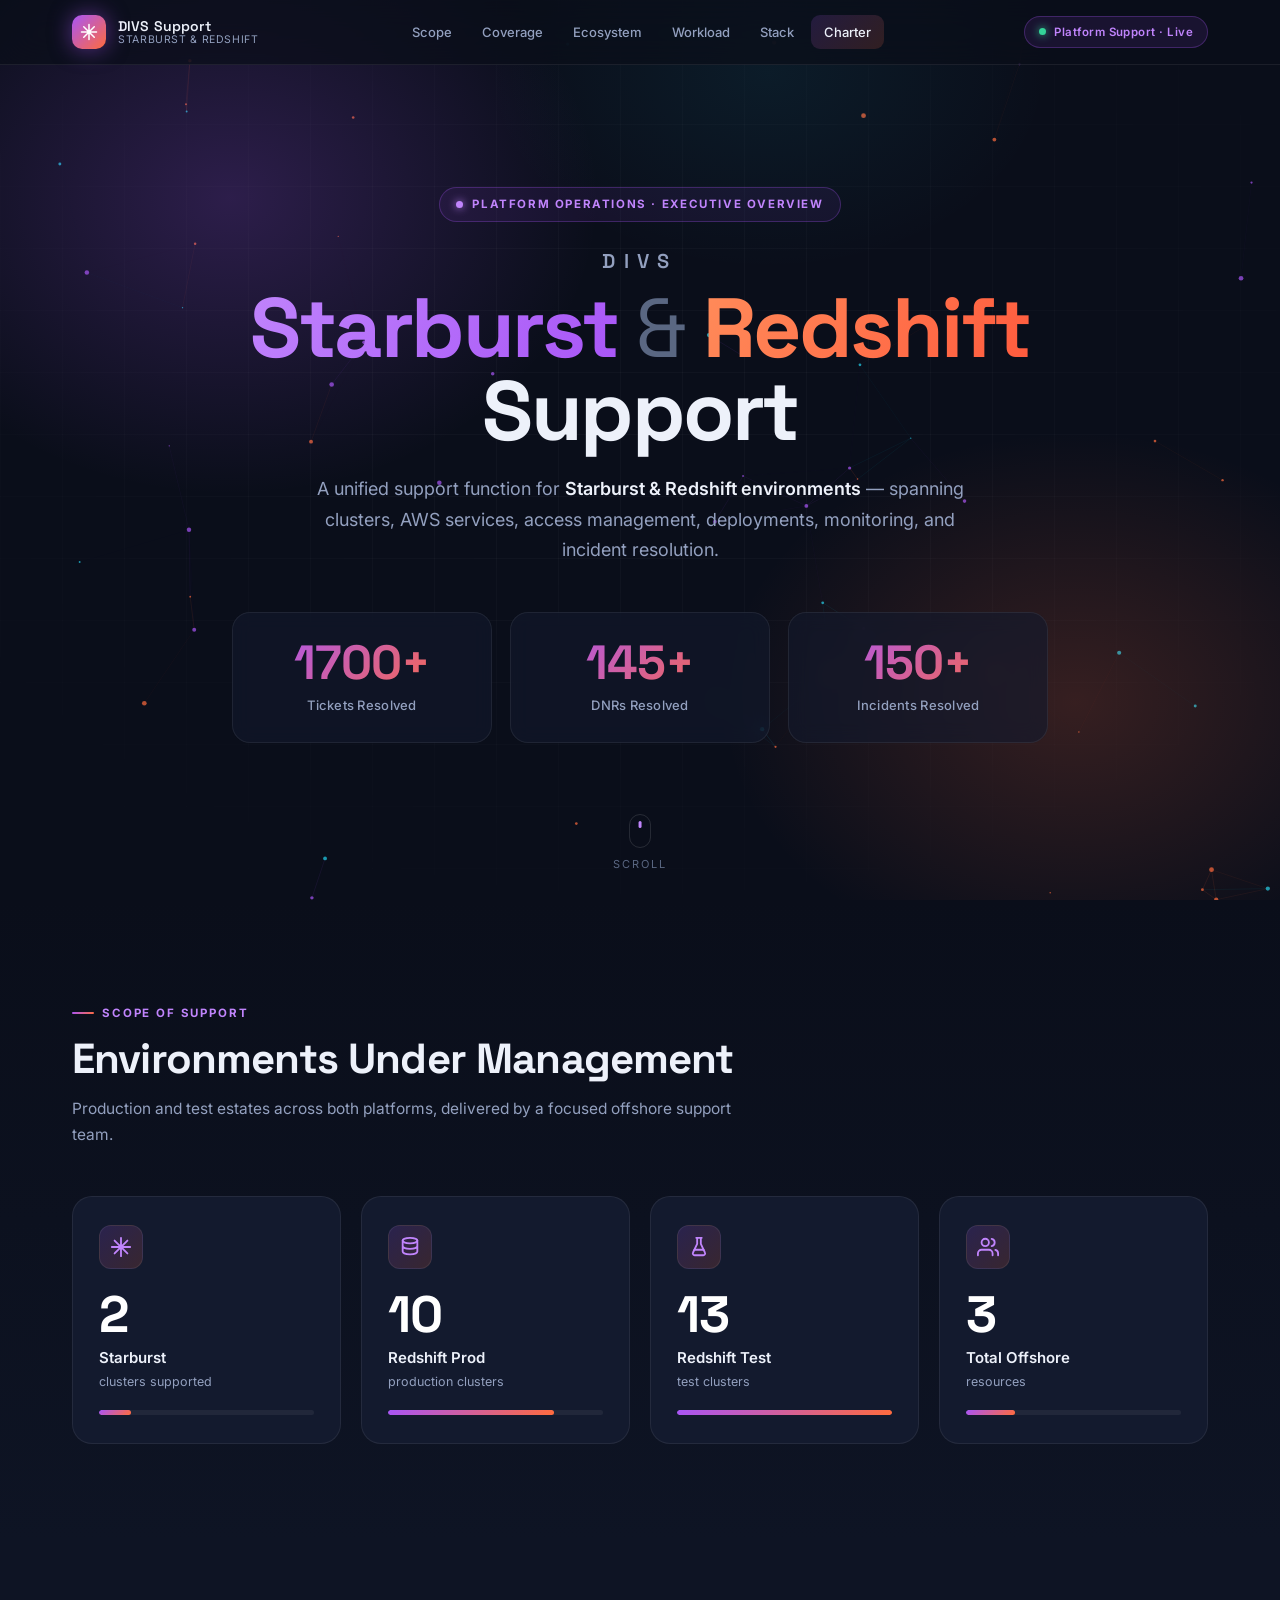
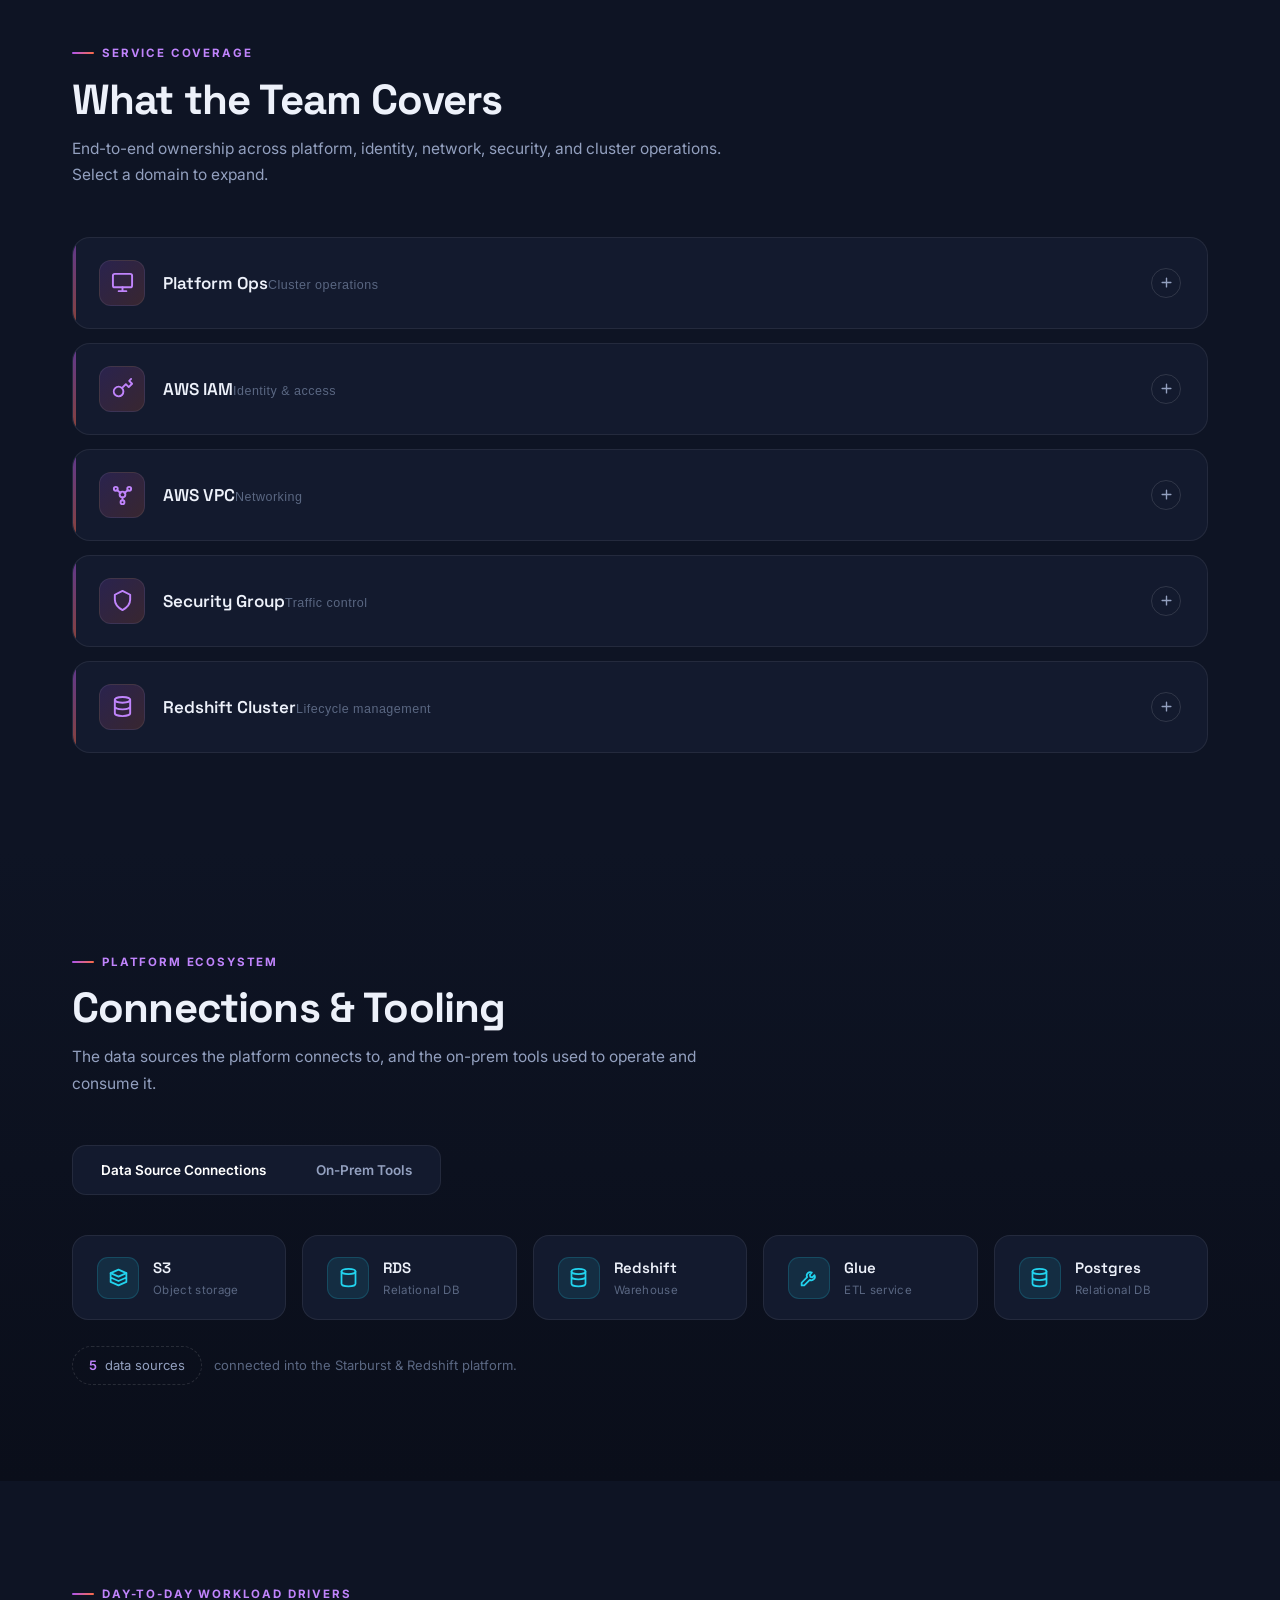
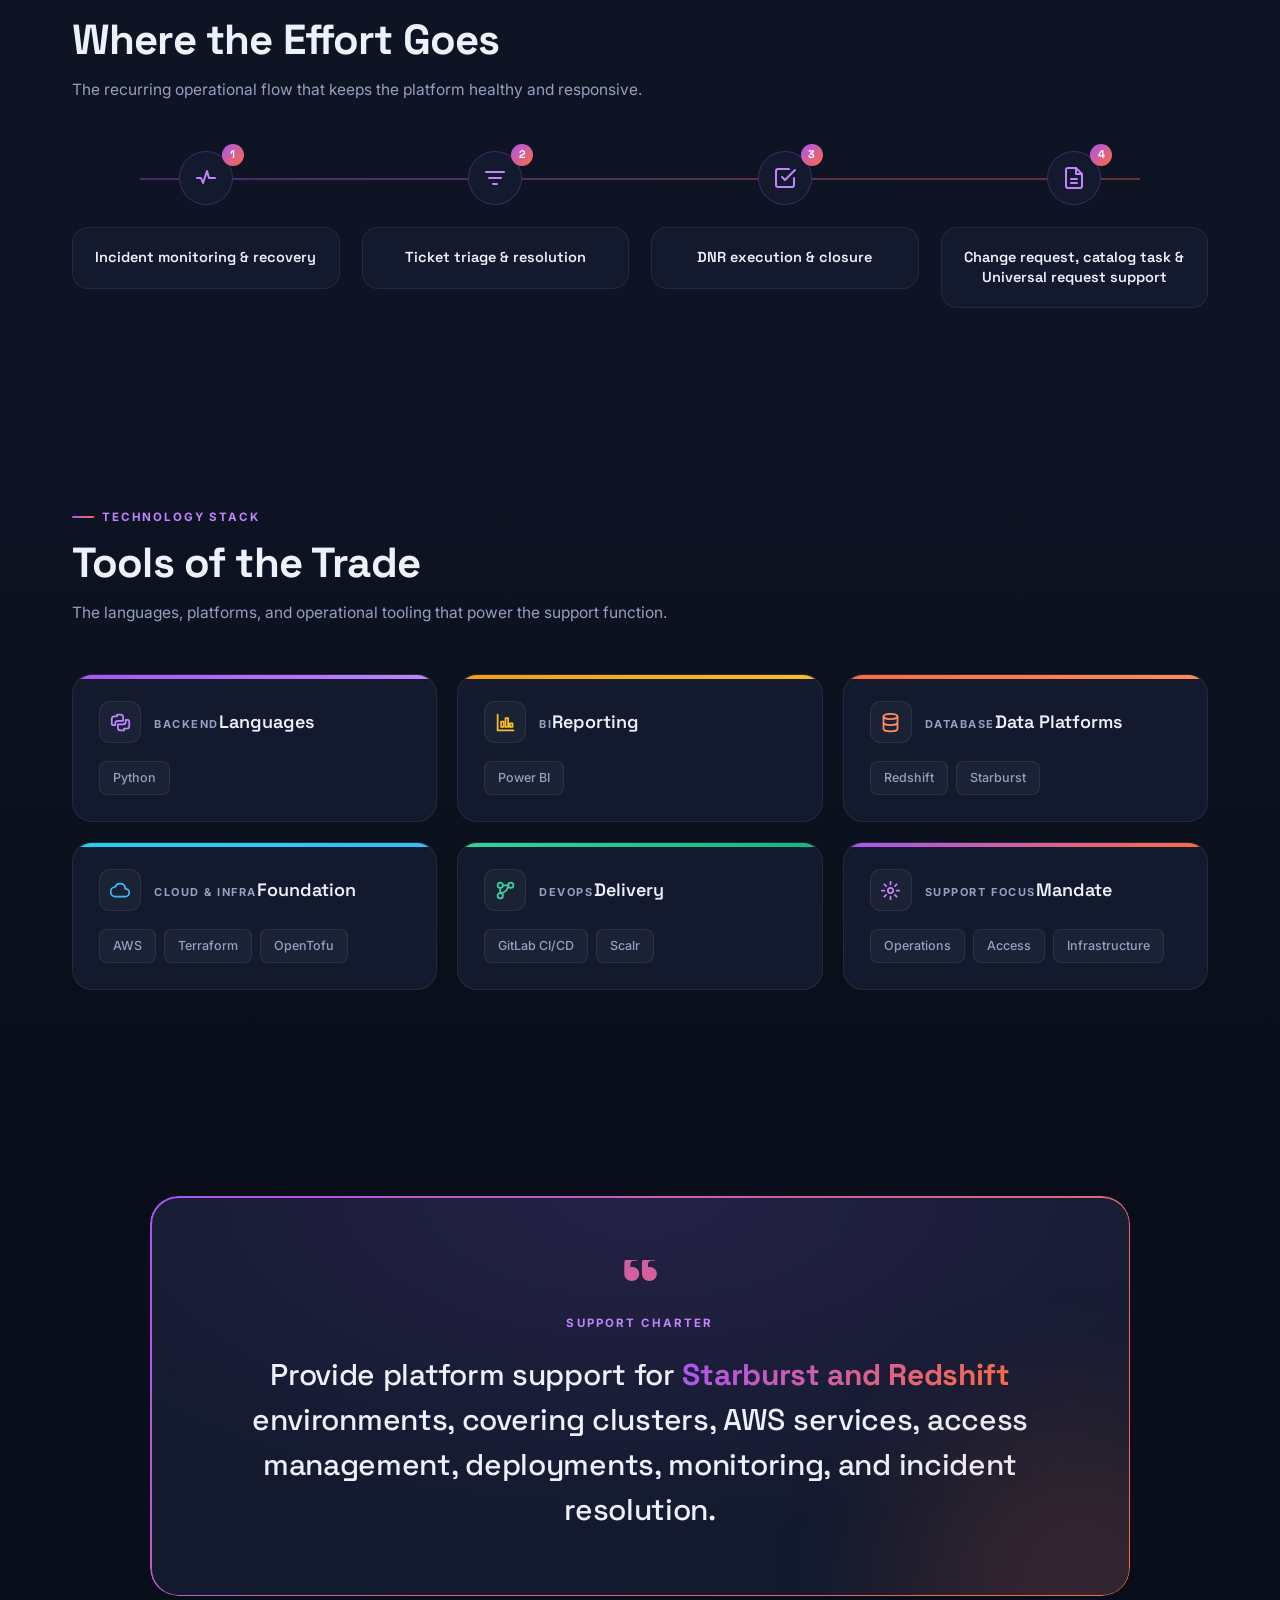
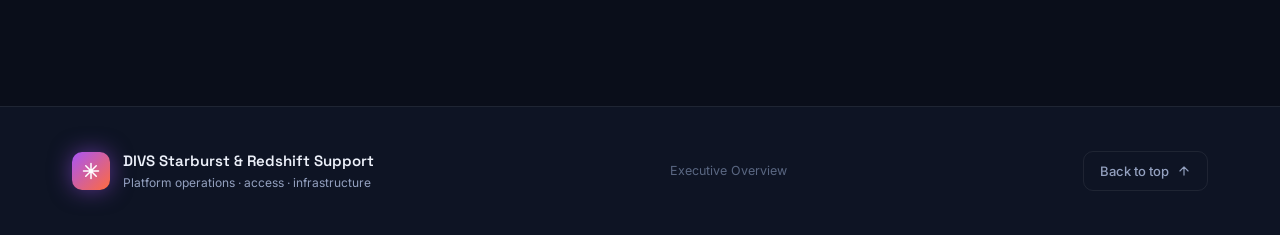
==== divs-support/index.html @ 876e45af "Add DIVS Starburst & Redshift Support executive dashboard Self-contained interactive HTML page (divs" ====
<!DOCTYPE html>
<html lang="en">
<head>
<meta charset="UTF-8" />
<meta name="viewport" content="width=device-width, initial-scale=1.0" />
<title>DIVS Starburst &amp; Redshift Support — Executive Overview</title>
<meta name="description" content="Executive overview of DIVS platform support across Starburst and Redshift environments." />
<link rel="preconnect" href="https://fonts.googleapis.com" />
<link rel="preconnect" href="https://fonts.gstatic.com" crossorigin />
<link href="https://fonts.googleapis.com/css2?family=Space+Grotesk:wght@400;500;600;700&family=Inter:wght@300;400;500;600&display=swap" rel="stylesheet" />
<style>
  *,*::before,*::after{box-sizing:border-box;margin:0;padding:0}

  :root{
    --bg-0:#0A0E1A;
    --bg-1:#0E1424;
    --bg-2:#131A2E;
    --bg-3:#1A2340;
    --star:#A855F7;      /* Starburst violet */
    --star-lt:#C084FC;
    --red:#FF6B3D;       /* Redshift amber-red */
    --red-lt:#FF8C5A;
    --cyan:#22D3EE;
    --text:#EDF1FA;
    --muted:#93A0BF;
    --faint:#5A6782;
    --line:rgba(255,255,255,.07);
    --line-2:rgba(255,255,255,.12);
    --star-bd:rgba(168,85,247,.28);
    --red-bd:rgba(255,107,61,.28);
    --grad:linear-gradient(135deg,#A855F7 0%,#FF6B3D 100%);
    --grad-soft:linear-gradient(135deg,rgba(168,85,247,.16),rgba(255,107,61,.16));
    --shadow:0 24px 60px -24px rgba(0,0,0,.7);
    --font-display:'Space Grotesk','Segoe UI',system-ui,-apple-system,'Helvetica Neue',Arial,sans-serif;
    --font-body:'Inter','Segoe UI',system-ui,-apple-system,'Helvetica Neue',Arial,sans-serif;
  }

  html{scroll-behavior:smooth}
  body{
    font-family:var(--font-body);
    background:var(--bg-0);
    color:var(--text);
    overflow-x:hidden;
    line-height:1.6;
    -webkit-font-smoothing:antialiased;
  }
  ::selection{background:rgba(168,85,247,.35);color:#fff}

  .wrap{max-width:1200px;margin:0 auto;padding:0 32px}

  /* ───────── SCROLL PROGRESS ───────── */
  #progress{
    position:fixed;top:0;left:0;height:3px;width:0;z-index:200;
    background:var(--grad);box-shadow:0 0 12px rgba(168,85,247,.6);
    transition:width .08s linear;
  }

  /* ───────── HEADER ───────── */
  header{
    position:fixed;top:0;left:0;right:0;z-index:150;
    backdrop-filter:blur(18px);
    background:rgba(10,14,26,.72);
    border-bottom:1px solid var(--line);
  }
  .nav{display:flex;align-items:center;justify-content:space-between;height:64px}
  .brand{display:flex;align-items:center;gap:12px;text-decoration:none;color:var(--text)}
  .brand-mark{
    width:34px;height:34px;border-radius:10px;flex-shrink:0;position:relative;
    background:var(--grad);display:flex;align-items:center;justify-content:center;
    box-shadow:0 0 22px rgba(168,85,247,.5);
  }
  .brand-mark svg{width:18px;height:18px;color:#fff}
  .brand-name{font-family:var(--font-display);font-weight:600;font-size:14px;letter-spacing:.01em;line-height:1.1}
  .brand-name small{display:block;font-family:var(--font-body);font-weight:400;font-size:10.5px;color:var(--muted);letter-spacing:.06em;text-transform:uppercase}
  .nav-links{display:flex;gap:4px}
  .nav-links a{
    text-decoration:none;color:var(--muted);font-size:13px;font-weight:500;
    padding:7px 13px;border-radius:9px;transition:color .2s,background .2s;
  }
  .nav-links a:hover{color:var(--text);background:rgba(255,255,255,.05)}
  .nav-links a.active{color:var(--text);background:var(--grad-soft)}
  .status-pill{
    display:inline-flex;align-items:center;gap:8px;
    border:1px solid var(--star-bd);background:rgba(168,85,247,.1);
    padding:6px 14px;border-radius:100px;font-size:11.5px;font-weight:600;
    color:var(--star-lt);letter-spacing:.04em;white-space:nowrap;
  }
  .dot{width:7px;height:7px;border-radius:50%;background:#34D399;box-shadow:0 0 8px #34D399;animation:pulse 2.2s infinite}
  @keyframes pulse{0%,100%{opacity:1;transform:scale(1)}50%{opacity:.4;transform:scale(.7)}}

  /* ───────── HERO ───────── */
  .hero{position:relative;min-height:100vh;display:flex;align-items:center;justify-content:center;text-align:center;padding:120px 32px 90px;overflow:hidden}
  #particles{position:absolute;inset:0;z-index:0}
  .hero-glow{position:absolute;inset:0;z-index:0;pointer-events:none;
    background:
      radial-gradient(48% 55% at 18% 22%,rgba(168,85,247,.22),transparent 60%),
      radial-gradient(46% 50% at 84% 78%,rgba(255,107,61,.18),transparent 60%),
      radial-gradient(40% 40% at 60% 8%,rgba(34,211,238,.07),transparent 55%);
    animation:drift 16s ease-in-out infinite alternate;
  }
  @keyframes drift{from{transform:translate3d(-12px,-8px,0) scale(1)}to{transform:translate3d(14px,10px,0) scale(1.06)}}
  .hero-grid{position:absolute;inset:0;z-index:0;pointer-events:none;
    background-image:linear-gradient(rgba(255,255,255,.028) 1px,transparent 1px),linear-gradient(90deg,rgba(255,255,255,.028) 1px,transparent 1px);
    background-size:62px 62px;
    mask-image:radial-gradient(ellipse 75% 70% at 50% 45%,#000 25%,transparent 92%);
    -webkit-mask-image:radial-gradient(ellipse 75% 70% at 50% 45%,#000 25%,transparent 92%);
  }
  .hero-inner{position:relative;z-index:2;max-width:980px}
  .eyebrow{
    display:inline-flex;align-items:center;gap:9px;
    border:1px solid var(--star-bd);background:rgba(168,85,247,.08);
    padding:7px 16px;border-radius:100px;margin-bottom:30px;
    font-size:11.5px;font-weight:700;letter-spacing:.14em;text-transform:uppercase;color:var(--star-lt);
  }
  .eyebrow .dot{background:var(--star-lt);box-shadow:0 0 8px var(--star-lt)}
  .hero h1{
    font-family:var(--font-display);font-weight:700;
    font-size:clamp(38px,7.4vw,84px);line-height:.98;letter-spacing:-.03em;margin-bottom:22px;
  }
  .hero h1 .kick{display:block;font-size:clamp(14px,1.8vw,20px);font-weight:600;letter-spacing:.42em;color:var(--muted);margin-bottom:16px;text-transform:uppercase}
  .grad-star{background:linear-gradient(120deg,#C084FC,#A855F7);-webkit-background-clip:text;background-clip:text;-webkit-text-fill-color:transparent}
  .grad-red{background:linear-gradient(120deg,#FF8C5A,#FF5A3D);-webkit-background-clip:text;background-clip:text;-webkit-text-fill-color:transparent}
  .amp{color:var(--faint);font-weight:400}
  .hero p.lede{max-width:680px;margin:0 auto 46px;font-size:clamp(15px,1.7vw,18px);color:var(--muted);line-height:1.7}
  .hero p.lede strong{color:var(--text);font-weight:600}

  /* hero outcome counters */
  .outcomes{display:flex;flex-wrap:wrap;justify-content:center;gap:18px}
  .outcome{
    flex:1 1 200px;max-width:260px;position:relative;
    background:rgba(19,26,46,.6);backdrop-filter:blur(10px);
    border:1px solid var(--line);border-radius:18px;padding:26px 22px;
    overflow:hidden;transition:transform .3s,border-color .3s,box-shadow .3s;
  }
  .outcome::before{content:'';position:absolute;inset:0;border-radius:18px;padding:1px;
    background:var(--grad);-webkit-mask:linear-gradient(#000 0 0) content-box,linear-gradient(#000 0 0);
    -webkit-mask-composite:xor;mask-composite:exclude;opacity:0;transition:opacity .3s}
  .outcome:hover{transform:translateY(-6px);box-shadow:var(--shadow)}
  .outcome:hover::before{opacity:1}
  .outcome .num{font-family:var(--font-display);font-weight:700;font-size:clamp(34px,4.5vw,48px);line-height:1;letter-spacing:-.02em;
    background:var(--grad);-webkit-background-clip:text;background-clip:text;-webkit-text-fill-color:transparent}
  .outcome .lbl{margin-top:8px;font-size:13px;color:var(--muted);font-weight:500;letter-spacing:.02em}
  .scroll-cue{position:absolute;bottom:26px;left:50%;transform:translateX(-50%);z-index:2;color:var(--faint);font-size:11px;letter-spacing:.18em;text-transform:uppercase;display:flex;flex-direction:column;align-items:center;gap:8px}
  .scroll-cue span{width:22px;height:34px;border:1.5px solid var(--line-2);border-radius:12px;position:relative}
  .scroll-cue span::after{content:'';position:absolute;top:6px;left:50%;width:3px;height:7px;border-radius:3px;background:var(--star-lt);transform:translateX(-50%);animation:wheel 1.8s infinite}
  @keyframes wheel{0%{opacity:0;top:6px}40%{opacity:1}80%{opacity:0;top:18px}100%{opacity:0}}

  /* ───────── SECTION SHELL ───────── */
  section{padding:96px 0;position:relative}
  .sec-head{margin-bottom:48px;max-width:680px}
  .sec-head.center{margin-left:auto;margin-right:auto;text-align:center}
  .sec-label{display:inline-flex;align-items:center;gap:8px;font-size:11.5px;font-weight:700;letter-spacing:.16em;text-transform:uppercase;color:var(--star-lt);margin-bottom:14px}
  .sec-label::before{content:'';width:22px;height:2px;border-radius:2px;background:var(--grad)}
  .sec-title{font-family:var(--font-display);font-weight:700;font-size:clamp(26px,3.4vw,42px);letter-spacing:-.02em;line-height:1.08;margin-bottom:14px}
  .sec-sub{font-size:15.5px;color:var(--muted);line-height:1.7}

  /* ───────── SCOPE / KPI ───────── */
  .scope{background:linear-gradient(180deg,var(--bg-0),var(--bg-1))}
  .scope-grid{display:grid;grid-template-columns:repeat(4,1fr);gap:20px}
  .stat{
    position:relative;background:var(--bg-2);border:1px solid var(--line);border-radius:20px;
    padding:28px 26px;overflow:hidden;transition:transform .3s,border-color .3s,box-shadow .3s;
  }
  .stat:hover{transform:translateY(-6px);border-color:var(--star-bd);box-shadow:var(--shadow)}
  .stat-ico{width:44px;height:44px;border-radius:12px;display:flex;align-items:center;justify-content:center;margin-bottom:20px;background:var(--grad-soft);border:1px solid var(--line)}
  .stat-ico svg{width:22px;height:22px;color:var(--star-lt)}
  .stat .num{font-family:var(--font-display);font-weight:700;font-size:clamp(38px,4vw,52px);line-height:1;letter-spacing:-.02em;color:#fff}
  .stat .name{margin-top:6px;font-size:15px;font-weight:600;color:var(--text)}
  .stat .desc{font-size:12.5px;color:var(--muted);margin-top:2px}
  .stat-bar{margin-top:18px;height:5px;border-radius:100px;background:rgba(255,255,255,.06);overflow:hidden}
  .stat-bar i{display:block;height:100%;width:0;border-radius:100px;background:var(--grad);transition:width 1.1s cubic-bezier(.2,.8,.2,1)}

  /* ───────── SERVICE COVERAGE ───────── */
  .coverage{background:var(--bg-1)}
  .cov-list{display:grid;gap:14px}
  .cov{
    border:1px solid var(--line);border-radius:18px;background:var(--bg-2);overflow:hidden;
    transition:border-color .3s,background .3s;position:relative;
  }
  .cov::before{content:'';position:absolute;left:0;top:0;bottom:0;width:3px;background:var(--grad);opacity:.5;transition:opacity .3s}
  .cov:hover{border-color:var(--star-bd)}
  .cov:hover::before,.cov.open::before{opacity:1}
  .cov-btn{width:100%;display:flex;align-items:center;gap:18px;padding:22px 26px;background:none;border:0;cursor:pointer;text-align:left;color:var(--text)}
  .cov-ico{width:46px;height:46px;border-radius:12px;flex-shrink:0;display:flex;align-items:center;justify-content:center;background:var(--grad-soft);border:1px solid var(--line)}
  .cov-ico svg{width:23px;height:23px;color:var(--star-lt)}
  .cov-titles{flex:1}
  .cov-name{font-family:var(--font-display);font-size:17px;font-weight:600}
  .cov-tag{font-size:12.5px;color:var(--faint);margin-top:2px;letter-spacing:.04em}
  .cov-plus{width:30px;height:30px;flex-shrink:0;border-radius:50%;border:1px solid var(--line-2);display:flex;align-items:center;justify-content:center;color:var(--muted);transition:transform .35s,color .3s,border-color .3s}
  .cov.open .cov-plus{transform:rotate(135deg);color:var(--star-lt);border-color:var(--star-bd)}
  .cov-plus svg{width:15px;height:15px}
  .cov-panel{max-height:0;overflow:hidden;transition:max-height .4s ease}
  .cov-panel-inner{padding:0 26px 24px 90px;color:var(--muted);font-size:14.5px;line-height:1.7}
  .cov-panel-inner .hl{color:var(--text);font-weight:500}

  /* ───────── ECOSYSTEM ───────── */
  .eco{background:linear-gradient(180deg,var(--bg-1),var(--bg-0))}
  .tabs{display:inline-flex;gap:6px;padding:6px;border:1px solid var(--line);border-radius:14px;background:var(--bg-2);margin-bottom:40px}
  .tab{border:0;background:none;cursor:pointer;color:var(--muted);font-family:var(--font-body);font-size:13.5px;font-weight:600;padding:10px 22px;border-radius:9px;transition:color .25s;position:relative}
  .tab.active{color:#fff}
  .tab.active::before{content:'';position:absolute;inset:0;border-radius:9px;background:var(--grad);z-index:-1;box-shadow:0 6px 18px -6px rgba(168,85,247,.7)}
  .tab-panel{display:none;animation:fadeUp .5s ease}
  .tab-panel.active{display:block}
  @keyframes fadeUp{from{opacity:0;transform:translateY(14px)}to{opacity:1;transform:none}}
  .nodes{display:flex;flex-wrap:wrap;gap:16px}
  .node{
    position:relative;display:flex;align-items:center;gap:14px;
    border:1px solid var(--line);background:var(--bg-2);border-radius:16px;
    padding:20px 24px;min-width:190px;flex:1 1 190px;max-width:230px;
    transition:transform .3s,border-color .3s,box-shadow .3s;cursor:default;
  }
  .node:hover{transform:translateY(-5px);border-color:var(--star-bd);box-shadow:var(--shadow)}
  .node-ico{width:42px;height:42px;border-radius:11px;display:flex;align-items:center;justify-content:center;flex-shrink:0;background:rgba(34,211,238,.1);border:1px solid rgba(34,211,238,.18)}
  .node-ico svg{width:21px;height:21px;color:var(--cyan)}
  .node.tool .node-ico{background:rgba(255,107,61,.1);border-color:rgba(255,107,61,.2)}
  .node.tool .node-ico svg{color:var(--red-lt)}
  .node-name{font-family:var(--font-display);font-size:15px;font-weight:600}
  .node-kind{font-size:11.5px;color:var(--faint);margin-top:1px;letter-spacing:.03em}
  /* tooltip */
  .tip{position:relative}
  .tip[data-tip]:hover::after{
    content:attr(data-tip);position:absolute;left:50%;bottom:calc(100% + 12px);transform:translateX(-50%);
    background:#05070F;color:var(--text);border:1px solid var(--line-2);border-radius:10px;
    padding:9px 14px;font-size:12px;white-space:nowrap;box-shadow:var(--shadow);z-index:20;opacity:1;
  }
  .tip[data-tip]:hover::before{
    content:'';position:absolute;left:50%;bottom:calc(100% + 6px);transform:translateX(-50%) rotate(45deg);
    width:9px;height:9px;background:#05070F;border-right:1px solid var(--line-2);border-bottom:1px solid var(--line-2);z-index:20;
  }
  .eco-hub{display:flex;align-items:center;gap:12px;margin-top:26px;font-size:13px;color:var(--faint)}
  .eco-hub .pill{display:inline-flex;align-items:center;gap:8px;border:1px dashed var(--line-2);border-radius:100px;padding:8px 16px;color:var(--muted)}
  .eco-hub .pill b{color:var(--star-lt);font-weight:600}

  /* ───────── WORKLOAD TIMELINE ───────── */
  .work{background:var(--bg-1)}
  .timeline{position:relative;display:grid;grid-template-columns:repeat(4,1fr);gap:22px;margin-top:8px}
  .timeline::before{content:'';position:absolute;top:27px;left:6%;right:6%;height:2px;background:linear-gradient(90deg,var(--star),var(--red));opacity:.35}
  .step{position:relative;text-align:center}
  .step-node{width:54px;height:54px;border-radius:50%;margin:0 auto 22px;display:flex;align-items:center;justify-content:center;
    background:var(--bg-2);border:1px solid var(--star-bd);position:relative;z-index:2;transition:transform .3s,box-shadow .3s}
  .step-node svg{width:24px;height:24px;color:var(--star-lt)}
  .step:hover .step-node{transform:translateY(-4px) scale(1.05);box-shadow:0 0 24px rgba(168,85,247,.4)}
  .step-no{position:absolute;top:-8px;right:calc(50% - 38px);font-family:var(--font-display);font-size:11px;font-weight:700;color:#fff;background:var(--grad);width:22px;height:22px;border-radius:50%;display:flex;align-items:center;justify-content:center;z-index:3}
  .step-card{background:var(--bg-2);border:1px solid var(--line);border-radius:16px;padding:20px 18px;transition:border-color .3s,transform .3s}
  .step:hover .step-card{border-color:var(--star-bd);transform:translateY(-3px)}
  .step-title{font-family:var(--font-display);font-size:14.5px;font-weight:600;line-height:1.35}

  /* ───────── TECH STACK ───────── */
  .stack{background:linear-gradient(180deg,var(--bg-1),var(--bg-0))}
  .stack-grid{display:grid;grid-template-columns:repeat(3,1fr);gap:20px}
  .tcard{position:relative;background:var(--bg-2);border:1px solid var(--line);border-radius:20px;padding:26px;overflow:hidden;transition:transform .35s,border-color .3s,box-shadow .3s}
  .tcard::after{content:'';position:absolute;top:0;left:0;right:0;height:4px;background:var(--cap,var(--grad))}
  .tcard:hover{transform:translateY(-6px);border-color:var(--line-2);box-shadow:var(--shadow)}
  .tcard-head{display:flex;align-items:center;gap:13px;margin-bottom:18px}
  .tcard-ico{width:42px;height:42px;border-radius:11px;display:flex;align-items:center;justify-content:center;background:rgba(255,255,255,.04);border:1px solid var(--line)}
  .tcard-ico svg{width:21px;height:21px;color:var(--cicon,var(--star-lt))}
  .tcard-cat{font-size:11px;font-weight:700;letter-spacing:.14em;text-transform:uppercase;color:var(--muted)}
  .tcard-h{font-family:var(--font-display);font-size:18px;font-weight:600;margin-top:1px}
  .chips{display:flex;flex-wrap:wrap;gap:8px}
  .chip{font-size:12.5px;font-weight:500;padding:6px 13px;border-radius:8px;background:rgba(255,255,255,.04);border:1px solid var(--line);color:var(--muted);transition:background .25s,color .25s,border-color .25s,transform .25s}
  .tcard:hover .chip{color:var(--text);border-color:var(--line-2)}
  .chip:hover{background:var(--grad-soft);color:#fff;transform:translateY(-2px)}

  /* ───────── CHARTER ───────── */
  .charter{background:var(--bg-0);padding:110px 0}
  .charter-card{position:relative;max-width:980px;margin:0 auto;text-align:center;border-radius:28px;padding:64px 48px;
    background:radial-gradient(120% 140% at 50% 0%,rgba(168,85,247,.12),transparent 60%),var(--bg-2);overflow:hidden}
  .charter-card::before{content:'';position:absolute;inset:0;border-radius:28px;padding:1.5px;background:var(--grad);
    -webkit-mask:linear-gradient(#000 0 0) content-box,linear-gradient(#000 0 0);-webkit-mask-composite:xor;mask-composite:exclude}
  .charter-card::after{content:'';position:absolute;width:340px;height:340px;border-radius:50%;filter:blur(70px);background:rgba(255,107,61,.14);bottom:-160px;right:-120px}
  .q-mark{font-family:var(--font-display);font-size:80px;line-height:.6;font-weight:700;background:var(--grad);-webkit-background-clip:text;background-clip:text;-webkit-text-fill-color:transparent;display:block;margin-bottom:6px}
  .charter-label{font-size:11.5px;font-weight:700;letter-spacing:.18em;text-transform:uppercase;color:var(--star-lt);margin-bottom:20px;position:relative}
  .charter-text{position:relative;font-family:var(--font-display);font-weight:500;font-size:clamp(20px,2.6vw,30px);line-height:1.5;letter-spacing:-.01em;color:var(--text)}
  .charter-text b{background:var(--grad);-webkit-background-clip:text;background-clip:text;-webkit-text-fill-color:transparent;font-weight:700}

  /* ───────── FOOTER ───────── */
  footer{border-top:1px solid var(--line);background:var(--bg-1);padding:42px 0}
  .foot{display:flex;align-items:center;justify-content:space-between;flex-wrap:wrap;gap:20px}
  .foot-brand{display:flex;align-items:center;gap:13px}
  .foot-brand .brand-mark{width:38px;height:38px}
  .foot-title{font-family:var(--font-display);font-size:15px;font-weight:600}
  .foot-title small{display:block;font-family:var(--font-body);font-size:12px;font-weight:400;color:var(--muted)}
  .foot-meta{font-size:12.5px;color:var(--faint)}
  .to-top{display:inline-flex;align-items:center;gap:8px;text-decoration:none;color:var(--muted);font-size:13px;font-weight:500;border:1px solid var(--line);padding:9px 16px;border-radius:10px;transition:color .25s,border-color .25s}
  .to-top:hover{color:var(--text);border-color:var(--star-bd)}

  /* ───────── REVEAL ───────── */
  .reveal{opacity:0;transform:translateY(26px);transition:opacity .6s ease,transform .6s ease}
  .reveal.visible{opacity:1;transform:none}

  /* ───────── RESPONSIVE ───────── */
  @media(max-width:1024px){
    .nav-links{display:none}
    .scope-grid{grid-template-columns:repeat(2,1fr)}
    .stack-grid{grid-template-columns:repeat(2,1fr)}
    .timeline{grid-template-columns:repeat(2,1fr);gap:34px 22px}
    .timeline::before{display:none}
  }
  @media(max-width:640px){
    .wrap{padding:0 20px}
    section{padding:72px 0}
    .scope-grid{grid-template-columns:1fr}
    .stack-grid{grid-template-columns:1fr}
    .timeline{grid-template-columns:1fr}
    .cov-panel-inner{padding-left:26px}
    .charter-card{padding:48px 26px}
    .status-pill{display:none}
    .foot{flex-direction:column;align-items:flex-start}
  }

  @media(prefers-reduced-motion:reduce){
    *{animation:none!important;transition:none!important;scroll-behavior:auto!important}
    .reveal{opacity:1;transform:none}
    #particles{display:none}
  }
</style>
</head>
<body>

<div id="progress"></div>

<!-- ───────── HEADER ───────── -->
<header>
  <div class="wrap nav">
    <a href="#top" class="brand">
      <span class="brand-mark" aria-hidden="true">
        <svg viewBox="0 0 24 24" fill="none" stroke="currentColor" stroke-width="2" stroke-linecap="round" stroke-linejoin="round"><path d="M12 2v20M2 12h20M5 5l14 14M19 5L5 19"/></svg>
      </span>
      <span class="brand-name">DIVS Support<small>Starburst &amp; Redshift</small></span>
    </a>
    <nav class="nav-links" aria-label="Section navigation">
      <a href="#scope">Scope</a>
      <a href="#coverage">Coverage</a>
      <a href="#ecosystem">Ecosystem</a>
      <a href="#workload">Workload</a>
      <a href="#stack">Stack</a>
      <a href="#charter">Charter</a>
    </nav>
    <span class="status-pill"><span class="dot"></span>Platform Support · Live</span>
  </div>
</header>

<!-- ───────── HERO ───────── -->
<div class="hero" id="top">
  <canvas id="particles"></canvas>
  <div class="hero-glow"></div>
  <div class="hero-grid"></div>
  <div class="hero-inner">
    <span class="eyebrow"><span class="dot"></span>Platform Operations · Executive Overview</span>
    <h1>
      <span class="kick">DIVS</span>
      <span class="grad-star">Starburst</span> <span class="amp">&amp;</span> <span class="grad-red">Redshift</span> Support
    </h1>
    <p class="lede">A unified support function for <strong>Starburst &amp; Redshift environments</strong> — spanning clusters, AWS services, access management, deployments, monitoring, and incident resolution.</p>
    <div class="outcomes" id="outcomes">
      <div class="outcome reveal"><div class="num" data-target="1700" data-suffix="+">0</div><div class="lbl">Tickets Resolved</div></div>
      <div class="outcome reveal"><div class="num" data-target="145" data-suffix="+">0</div><div class="lbl">DNRs Resolved</div></div>
      <div class="outcome reveal"><div class="num" data-target="150" data-suffix="+">0</div><div class="lbl">Incidents Resolved</div></div>
    </div>
  </div>
  <div class="scroll-cue"><span></span>Scroll</div>
</div>

<!-- ───────── SCOPE OF SUPPORT ───────── -->
<section class="scope" id="scope">
  <div class="wrap">
    <div class="sec-head reveal">
      <span class="sec-label">Scope of Support</span>
      <h2 class="sec-title">Environments Under Management</h2>
      <p class="sec-sub">Production and test estates across both platforms, delivered by a focused offshore support team.</p>
    </div>
    <div class="scope-grid">
      <div class="stat reveal">
        <div class="stat-ico"><svg viewBox="0 0 24 24" fill="none" stroke="currentColor" stroke-width="2" stroke-linecap="round" stroke-linejoin="round"><path d="M12 2v20M2 12h20M5 5l14 14M19 5L5 19"/></svg></div>
        <div class="num" data-target="2">0</div>
        <div class="name">Starburst</div>
        <div class="desc">clusters supported</div>
        <div class="stat-bar"><i data-w="15"></i></div>
      </div>
      <div class="stat reveal">
        <div class="stat-ico"><svg viewBox="0 0 24 24" fill="none" stroke="currentColor" stroke-width="2" stroke-linecap="round" stroke-linejoin="round"><ellipse cx="12" cy="5" rx="8" ry="3"/><path d="M4 5v6c0 1.66 3.58 3 8 3s8-1.34 8-3V5M4 11v6c0 1.66 3.58 3 8 3s8-1.34 8-3v-6"/></svg></div>
        <div class="num" data-target="10">0</div>
        <div class="name">Redshift Prod</div>
        <div class="desc">production clusters</div>
        <div class="stat-bar"><i data-w="77"></i></div>
      </div>
      <div class="stat reveal">
        <div class="stat-ico"><svg viewBox="0 0 24 24" fill="none" stroke="currentColor" stroke-width="2" stroke-linecap="round" stroke-linejoin="round"><path d="M9 2h6M10 2v6.5L5.5 18A2 2 0 0 0 7.3 21h9.4a2 2 0 0 0 1.8-2.9L14 8.5V2"/><path d="M7 15h10"/></svg></div>
        <div class="num" data-target="13">0</div>
        <div class="name">Redshift Test</div>
        <div class="desc">test clusters</div>
        <div class="stat-bar"><i data-w="100"></i></div>
      </div>
      <div class="stat reveal">
        <div class="stat-ico"><svg viewBox="0 0 24 24" fill="none" stroke="currentColor" stroke-width="2" stroke-linecap="round" stroke-linejoin="round"><path d="M17 21v-2a4 4 0 0 0-4-4H5a4 4 0 0 0-4 4v2"/><circle cx="9" cy="7" r="4"/><path d="M23 21v-2a4 4 0 0 0-3-3.87M16 3.13A4 4 0 0 1 16 11"/></svg></div>
        <div class="num" data-target="3">0</div>
        <div class="name">Total Offshore</div>
        <div class="desc">resources</div>
        <div class="stat-bar"><i data-w="23"></i></div>
      </div>
    </div>
  </div>
</section>

<!-- ───────── SERVICE COVERAGE ───────── -->
<section class="coverage" id="coverage">
  <div class="wrap">
    <div class="sec-head reveal">
      <span class="sec-label">Service Coverage</span>
      <h2 class="sec-title">What the Team Covers</h2>
      <p class="sec-sub">End-to-end ownership across platform, identity, network, security, and cluster operations. Select a domain to expand.</p>
    </div>
    <div class="cov-list">
      <div class="cov reveal">
        <button class="cov-btn" aria-expanded="false">
          <span class="cov-ico"><svg viewBox="0 0 24 24" fill="none" stroke="currentColor" stroke-width="2" stroke-linecap="round" stroke-linejoin="round"><rect x="2" y="3" width="20" height="14" rx="2"/><path d="M8 21h8M12 17v4"/></svg></span>
          <span class="cov-titles"><span class="cov-name">Platform Ops</span><span class="cov-tag">Cluster operations</span></span>
          <span class="cov-plus"><svg viewBox="0 0 24 24" fill="none" stroke="currentColor" stroke-width="2.2" stroke-linecap="round"><path d="M12 5v14M5 12h14"/></svg></span>
        </button>
        <div class="cov-panel"><div class="cov-panel-inner"><span class="hl">Starburst &amp; Redshift cluster support</span> — day-to-day operation, health, and upkeep of both platforms.</div></div>
      </div>
      <div class="cov reveal">
        <button class="cov-btn" aria-expanded="false">
          <span class="cov-ico"><svg viewBox="0 0 24 24" fill="none" stroke="currentColor" stroke-width="2" stroke-linecap="round" stroke-linejoin="round"><path d="M21 2l-2 2m-7.6 7.6a5 5 0 1 1-7.07 7.07 5 5 0 0 1 7.07-7.07zm0 0L15.5 7.5m0 0l3 3L22 7l-3-3"/></svg></span>
          <span class="cov-titles"><span class="cov-name">AWS IAM</span><span class="cov-tag">Identity &amp; access</span></span>
          <span class="cov-plus"><svg viewBox="0 0 24 24" fill="none" stroke="currentColor" stroke-width="2.2" stroke-linecap="round"><path d="M12 5v14M5 12h14"/></svg></span>
        </button>
        <div class="cov-panel"><div class="cov-panel-inner"><span class="hl">Roles, access policies &amp; permissions</span> — provisioning and governing identity across the AWS estate.</div></div>
      </div>
      <div class="cov reveal">
        <button class="cov-btn" aria-expanded="false">
          <span class="cov-ico"><svg viewBox="0 0 24 24" fill="none" stroke="currentColor" stroke-width="2" stroke-linecap="round" stroke-linejoin="round"><circle cx="12" cy="12" r="3"/><circle cx="5" cy="6" r="2"/><circle cx="19" cy="6" r="2"/><circle cx="12" cy="20" r="2"/><path d="M6.5 7.5l3.5 3M17.5 7.5L14 10.5M12 15v3"/></svg></span>
          <span class="cov-titles"><span class="cov-name">AWS VPC</span><span class="cov-tag">Networking</span></span>
          <span class="cov-plus"><svg viewBox="0 0 24 24" fill="none" stroke="currentColor" stroke-width="2.2" stroke-linecap="round"><path d="M12 5v14M5 12h14"/></svg></span>
        </button>
        <div class="cov-panel"><div class="cov-panel-inner"><span class="hl">Network dependencies &amp; connectivity</span> — ensuring reliable routing and reachability between services.</div></div>
      </div>
      <div class="cov reveal">
        <button class="cov-btn" aria-expanded="false">
          <span class="cov-ico"><svg viewBox="0 0 24 24" fill="none" stroke="currentColor" stroke-width="2" stroke-linecap="round" stroke-linejoin="round"><path d="M12 2l8 4v5c0 5-3.4 8.5-8 11-4.6-2.5-8-6-8-11V6z"/></svg></span>
          <span class="cov-titles"><span class="cov-name">Security Group</span><span class="cov-tag">Traffic control</span></span>
          <span class="cov-plus"><svg viewBox="0 0 24 24" fill="none" stroke="currentColor" stroke-width="2.2" stroke-linecap="round"><path d="M12 5v14M5 12h14"/></svg></span>
        </button>
        <div class="cov-panel"><div class="cov-panel-inner"><span class="hl">Ingress, egress &amp; rule validation</span> — defining and verifying inbound/outbound rules to keep traffic controlled.</div></div>
      </div>
      <div class="cov reveal">
        <button class="cov-btn" aria-expanded="false">
          <span class="cov-ico"><svg viewBox="0 0 24 24" fill="none" stroke="currentColor" stroke-width="2" stroke-linecap="round" stroke-linejoin="round"><ellipse cx="12" cy="5" rx="8" ry="3"/><path d="M4 5v14c0 1.66 3.58 3 8 3s8-1.34 8-3V5M4 12c0 1.66 3.58 3 8 3s8-1.34 8-3"/></svg></span>
          <span class="cov-titles"><span class="cov-name">Redshift Cluster</span><span class="cov-tag">Lifecycle management</span></span>
          <span class="cov-plus"><svg viewBox="0 0 24 24" fill="none" stroke="currentColor" stroke-width="2.2" stroke-linecap="round"><path d="M12 5v14M5 12h14"/></svg></span>
        </button>
        <div class="cov-panel"><div class="cov-panel-inner"><span class="hl">Cluster provisioning, monitoring and maintenance</span> — full lifecycle ownership of Redshift clusters.</div></div>
      </div>
    </div>
  </div>
</section>

<!-- ───────── PLATFORM ECOSYSTEM ───────── -->
<section class="eco" id="ecosystem">
  <div class="wrap">
    <div class="sec-head reveal">
      <span class="sec-label">Platform Ecosystem</span>
      <h2 class="sec-title">Connections &amp; Tooling</h2>
      <p class="sec-sub">The data sources the platform connects to, and the on-prem tools used to operate and consume it.</p>
    </div>
    <div class="reveal">
      <div class="tabs" role="tablist">
        <button class="tab active" data-tab="sources" role="tab">Data Source Connections</button>
        <button class="tab" data-tab="tools" role="tab">On-Prem Tools</button>
      </div>

      <div class="tab-panel active" data-panel="sources">
        <div class="nodes">
          <div class="node tip" data-tip="Object storage data source"><div class="node-ico"><svg viewBox="0 0 24 24" fill="none" stroke="currentColor" stroke-width="2" stroke-linecap="round" stroke-linejoin="round"><path d="M3 7l9-4 9 4-9 4-9-4z"/><path d="M3 7v10l9 4 9-4V7M3 12l9 4 9-4"/></svg></div><div><div class="node-name">S3</div><div class="node-kind">Object storage</div></div></div>
          <div class="node tip" data-tip="Relational database service"><div class="node-ico"><svg viewBox="0 0 24 24" fill="none" stroke="currentColor" stroke-width="2" stroke-linecap="round" stroke-linejoin="round"><ellipse cx="12" cy="5" rx="8" ry="3"/><path d="M4 5v14c0 1.66 3.58 3 8 3s8-1.34 8-3V5"/></svg></div><div><div class="node-name">RDS</div><div class="node-kind">Relational DB</div></div></div>
          <div class="node tip" data-tip="Data warehouse"><div class="node-ico"><svg viewBox="0 0 24 24" fill="none" stroke="currentColor" stroke-width="2" stroke-linecap="round" stroke-linejoin="round"><ellipse cx="12" cy="5" rx="8" ry="3"/><path d="M4 5v6c0 1.66 3.58 3 8 3s8-1.34 8-3V5M4 11v8c0 1.66 3.58 3 8 3s8-1.34 8-3v-8"/></svg></div><div><div class="node-name">Redshift</div><div class="node-kind">Warehouse</div></div></div>
          <div class="node tip" data-tip="ETL & cataloging"><div class="node-ico"><svg viewBox="0 0 24 24" fill="none" stroke="currentColor" stroke-width="2" stroke-linecap="round" stroke-linejoin="round"><path d="M14.7 6.3a4 4 0 0 0-5.4 5.4L3 18v3h3l6.3-6.3a4 4 0 0 0 5.4-5.4l-2.5 2.5-2.2-.6-.6-2.2z"/></svg></div><div><div class="node-name">Glue</div><div class="node-kind">ETL service</div></div></div>
          <div class="node tip" data-tip="Open-source relational DB"><div class="node-ico"><svg viewBox="0 0 24 24" fill="none" stroke="currentColor" stroke-width="2" stroke-linecap="round" stroke-linejoin="round"><ellipse cx="12" cy="5" rx="8" ry="3"/><path d="M4 5v14c0 1.66 3.58 3 8 3s8-1.34 8-3V5M4 12c0 1.66 3.58 3 8 3s8-1.34 8-3"/></svg></div><div><div class="node-name">Postgres</div><div class="node-kind">Relational DB</div></div></div>
        </div>
        <div class="eco-hub"><span class="pill"><b>5</b> data sources</span> connected into the Starburst &amp; Redshift platform.</div>
      </div>

      <div class="tab-panel" data-panel="tools">
        <div class="nodes">
          <div class="node tool tip" data-tip="SQL client & DB admin"><div class="node-ico"><svg viewBox="0 0 24 24" fill="none" stroke="currentColor" stroke-width="2" stroke-linecap="round" stroke-linejoin="round"><rect x="3" y="3" width="18" height="18" rx="2"/><path d="M7 8h10M7 12h10M7 16h6"/></svg></div><div><div class="node-name">DBeaver</div><div class="node-kind">SQL client</div></div></div>
          <div class="node tool tip" data-tip="Analytics & visualization"><div class="node-ico"><svg viewBox="0 0 24 24" fill="none" stroke="currentColor" stroke-width="2" stroke-linecap="round" stroke-linejoin="round"><path d="M3 3v18h18"/><path d="M7 15l4-4 3 3 5-6"/></svg></div><div><div class="node-name">Qlik Sense</div><div class="node-kind">Analytics</div></div></div>
          <div class="node tool tip" data-tip="Business intelligence"><div class="node-ico"><svg viewBox="0 0 24 24" fill="none" stroke="currentColor" stroke-width="2" stroke-linecap="round" stroke-linejoin="round"><path d="M3 3v18h18"/><rect x="7" y="11" width="3" height="6"/><rect x="12" y="7" width="3" height="10"/><rect x="17" y="13" width="3" height="4"/></svg></div><div><div class="node-name">Power BI</div><div class="node-kind">BI platform</div></div></div>
          <div class="node tool tip" data-tip="Data quality & integration"><div class="node-ico"><svg viewBox="0 0 24 24" fill="none" stroke="currentColor" stroke-width="2" stroke-linecap="round" stroke-linejoin="round"><path d="M4 7c0-1.66 3.6-3 8-3s8 1.34 8 3-3.6 3-8 3-8-1.34-8-3z"/><path d="M4 7v10c0 1.66 3.6 3 8 3s8-1.34 8-3V7"/><path d="M9 14l2 2 4-4"/></svg></div><div><div class="node-name">Dataflux</div><div class="node-kind">Data quality</div></div></div>
          <div class="node tool tip" data-tip="Cloud BI dashboards"><div class="node-ico"><svg viewBox="0 0 24 24" fill="none" stroke="currentColor" stroke-width="2" stroke-linecap="round" stroke-linejoin="round"><rect x="3" y="4" width="18" height="13" rx="2"/><path d="M8 21h8M12 17v4M7 12l3-3 2 2 4-4"/></svg></div><div><div class="node-name">QuickSight</div><div class="node-kind">Cloud BI</div></div></div>
        </div>
        <div class="eco-hub"><span class="pill"><b>5</b> on-prem tools</span> used to operate, query and visualize the platform.</div>
      </div>
    </div>
  </div>
</section>

<!-- ───────── WORKLOAD DRIVERS ───────── -->
<section class="work" id="workload">
  <div class="wrap">
    <div class="sec-head reveal">
      <span class="sec-label">Day-to-Day Workload Drivers</span>
      <h2 class="sec-title">Where the Effort Goes</h2>
      <p class="sec-sub">The recurring operational flow that keeps the platform healthy and responsive.</p>
    </div>
    <div class="timeline">
      <div class="step reveal">
        <div class="step-node"><span class="step-no">1</span><svg viewBox="0 0 24 24" fill="none" stroke="currentColor" stroke-width="2" stroke-linecap="round" stroke-linejoin="round"><path d="M3 12h4l2 5 4-12 2 7h6"/></svg></div>
        <div class="step-card"><div class="step-title">Incident monitoring &amp; recovery</div></div>
      </div>
      <div class="step reveal">
        <div class="step-node"><span class="step-no">2</span><svg viewBox="0 0 24 24" fill="none" stroke="currentColor" stroke-width="2" stroke-linecap="round" stroke-linejoin="round"><path d="M3 6h18M6 12h12M10 18h4"/></svg></div>
        <div class="step-card"><div class="step-title">Ticket triage &amp; resolution</div></div>
      </div>
      <div class="step reveal">
        <div class="step-node"><span class="step-no">3</span><svg viewBox="0 0 24 24" fill="none" stroke="currentColor" stroke-width="2" stroke-linecap="round" stroke-linejoin="round"><path d="M9 11l3 3L22 4"/><path d="M21 12v7a2 2 0 0 1-2 2H5a2 2 0 0 1-2-2V5a2 2 0 0 1 2-2h11"/></svg></div>
        <div class="step-card"><div class="step-title">DNR execution &amp; closure</div></div>
      </div>
      <div class="step reveal">
        <div class="step-node"><span class="step-no">4</span><svg viewBox="0 0 24 24" fill="none" stroke="currentColor" stroke-width="2" stroke-linecap="round" stroke-linejoin="round"><path d="M14 2H6a2 2 0 0 0-2 2v16a2 2 0 0 0 2 2h12a2 2 0 0 0 2-2V8z"/><path d="M14 2v6h6M9 13h6M9 17h6"/></svg></div>
        <div class="step-card"><div class="step-title">Change request, catalog task &amp; Universal request support</div></div>
      </div>
    </div>
  </div>
</section>

<!-- ───────── TECHNOLOGY STACK ───────── -->
<section class="stack" id="stack">
  <div class="wrap">
    <div class="sec-head reveal">
      <span class="sec-label">Technology Stack</span>
      <h2 class="sec-title">Tools of the Trade</h2>
      <p class="sec-sub">The languages, platforms, and operational tooling that power the support function.</p>
    </div>
    <div class="stack-grid">
      <div class="tcard reveal" style="--cap:linear-gradient(90deg,#A855F7,#C084FC);--cicon:#C084FC">
        <div class="tcard-head"><span class="tcard-ico"><svg viewBox="0 0 24 24" fill="none" stroke="currentColor" stroke-width="2" stroke-linecap="round" stroke-linejoin="round"><path d="M8 3h4a3 3 0 0 1 3 3v4H9a3 3 0 0 0-3 3v2H4a2 2 0 0 1-2-2V8a3 3 0 0 1 3-3h3z"/><path d="M16 21h-4a3 3 0 0 1-3-3v-4h6a3 3 0 0 0 3-3V9h2a2 2 0 0 1 2 2v5a3 3 0 0 1-3 3h-3z"/></svg></span><span><span class="tcard-cat">Backend</span><span class="tcard-h">Languages</span></span></div>
        <div class="chips"><span class="chip">Python</span></div>
      </div>
      <div class="tcard reveal" style="--cap:linear-gradient(90deg,#F59E0B,#FBBF24);--cicon:#FBBF24">
        <div class="tcard-head"><span class="tcard-ico"><svg viewBox="0 0 24 24" fill="none" stroke="currentColor" stroke-width="2" stroke-linecap="round" stroke-linejoin="round"><path d="M3 3v18h18"/><rect x="7" y="11" width="3" height="6"/><rect x="12" y="7" width="3" height="10"/><rect x="17" y="13" width="3" height="4"/></svg></span><span><span class="tcard-cat">BI</span><span class="tcard-h">Reporting</span></span></div>
        <div class="chips"><span class="chip">Power BI</span></div>
      </div>
      <div class="tcard reveal" style="--cap:linear-gradient(90deg,#FF6B3D,#FF8C5A);--cicon:#FF8C5A">
        <div class="tcard-head"><span class="tcard-ico"><svg viewBox="0 0 24 24" fill="none" stroke="currentColor" stroke-width="2" stroke-linecap="round" stroke-linejoin="round"><ellipse cx="12" cy="5" rx="8" ry="3"/><path d="M4 5v14c0 1.66 3.58 3 8 3s8-1.34 8-3V5M4 12c0 1.66 3.58 3 8 3s8-1.34 8-3"/></svg></span><span><span class="tcard-cat">Database</span><span class="tcard-h">Data Platforms</span></span></div>
        <div class="chips"><span class="chip">Redshift</span><span class="chip">Starburst</span></div>
      </div>
      <div class="tcard reveal" style="--cap:linear-gradient(90deg,#22D3EE,#38BDF8);--cicon:#38BDF8">
        <div class="tcard-head"><span class="tcard-ico"><svg viewBox="0 0 24 24" fill="none" stroke="currentColor" stroke-width="2" stroke-linecap="round" stroke-linejoin="round"><path d="M17.5 19a4.5 4.5 0 0 0 0-9 6 6 0 0 0-11.6-2A4.5 4.5 0 0 0 6.5 19z"/></svg></span><span><span class="tcard-cat">Cloud &amp; Infra</span><span class="tcard-h">Foundation</span></span></div>
        <div class="chips"><span class="chip">AWS</span><span class="chip">Terraform</span><span class="chip">OpenTofu</span></div>
      </div>
      <div class="tcard reveal" style="--cap:linear-gradient(90deg,#34D399,#10B981);--cicon:#34D399">
        <div class="tcard-head"><span class="tcard-ico"><svg viewBox="0 0 24 24" fill="none" stroke="currentColor" stroke-width="2" stroke-linecap="round" stroke-linejoin="round"><circle cx="6" cy="6" r="3"/><circle cx="6" cy="18" r="3"/><circle cx="18" cy="6" r="3"/><path d="M9 6h6M6 9v6"/><path d="M15 6a9 9 0 0 1-9 9"/></svg></span><span><span class="tcard-cat">DevOps</span><span class="tcard-h">Delivery</span></span></div>
        <div class="chips"><span class="chip">GitLab CI/CD</span><span class="chip">Scalr</span></div>
      </div>
      <div class="tcard reveal" style="--cap:linear-gradient(90deg,#A855F7,#FF6B3D);--cicon:#C084FC">
        <div class="tcard-head"><span class="tcard-ico"><svg viewBox="0 0 24 24" fill="none" stroke="currentColor" stroke-width="2" stroke-linecap="round" stroke-linejoin="round"><circle cx="12" cy="12" r="3"/><path d="M12 2v3M12 19v3M2 12h3M19 12h3M5 5l2 2M17 17l2 2M19 5l-2 2M7 17l-2 2"/></svg></span><span><span class="tcard-cat">Support Focus</span><span class="tcard-h">Mandate</span></span></div>
        <div class="chips"><span class="chip">Operations</span><span class="chip">Access</span><span class="chip">Infrastructure</span></div>
      </div>
    </div>
  </div>
</section>

<!-- ───────── SUPPORT CHARTER ───────── -->
<section class="charter" id="charter">
  <div class="wrap">
    <div class="charter-card reveal">
      <span class="q-mark">&ldquo;</span>
      <div class="charter-label">Support Charter</div>
      <p class="charter-text">Provide platform support for <b>Starburst and Redshift</b> environments, covering clusters, AWS services, access management, deployments, monitoring, and incident resolution.</p>
    </div>
  </div>
</section>

<!-- ───────── FOOTER ───────── -->
<footer>
  <div class="wrap foot">
    <div class="foot-brand">
      <span class="brand-mark" aria-hidden="true">
        <svg viewBox="0 0 24 24" fill="none" stroke="currentColor" stroke-width="2" stroke-linecap="round" stroke-linejoin="round"><path d="M12 2v20M2 12h20M5 5l14 14M19 5L5 19"/></svg>
      </span>
      <div class="foot-title">DIVS Starburst &amp; Redshift Support<small>Platform operations · access · infrastructure</small></div>
    </div>
    <div class="foot-meta">Executive Overview</div>
    <a href="#top" class="to-top">Back to top <svg viewBox="0 0 24 24" width="14" height="14" fill="none" stroke="currentColor" stroke-width="2" stroke-linecap="round" stroke-linejoin="round"><path d="M12 19V5M5 12l7-7 7 7"/></svg></a>
  </div>
</footer>

<script>
(function(){
  "use strict";
  var reduce = window.matchMedia && window.matchMedia('(prefers-reduced-motion: reduce)').matches;

  /* ── Scroll progress bar ── */
  var bar = document.getElementById('progress');
  function onScroll(){
    var h = document.documentElement;
    var max = h.scrollHeight - h.clientHeight;
    bar.style.width = (max > 0 ? (h.scrollTop / max) * 100 : 0) + '%';
  }
  window.addEventListener('scroll', onScroll, {passive:true});
  onScroll();

  /* ── Reveal on scroll (staggered) ── */
  var revs = document.querySelectorAll('.reveal');
  if ('IntersectionObserver' in window && !reduce){
    var ro = new IntersectionObserver(function(entries){
      entries.forEach(function(e){
        if (e.isIntersecting){
          var sibs = Array.prototype.slice.call(e.target.parentNode.children).filter(function(n){return n.classList.contains('reveal');});
          var i = sibs.indexOf(e.target);
          e.target.style.transitionDelay = Math.max(0, i) * 80 + 'ms';
          e.target.classList.add('visible');
          ro.unobserve(e.target);
        }
      });
    }, {threshold:0.12});
    revs.forEach(function(el){ ro.observe(el); });
  } else {
    revs.forEach(function(el){ el.classList.add('visible'); });
  }

  /* ── Animated counters ── */
  function animateCount(el){
    var target = parseFloat(el.getAttribute('data-target')) || 0;
    var suffix = el.getAttribute('data-suffix') || '';
    if (reduce){ el.textContent = target + suffix; return; }
    var dur = 1500, start = null;
    function tick(ts){
      if (!start) start = ts;
      var p = Math.min((ts - start) / dur, 1);
      var eased = 1 - Math.pow(1 - p, 3);
      el.textContent = Math.round(target * eased) + suffix;
      if (p < 1) requestAnimationFrame(tick);
      else el.textContent = target + suffix;
    }
    requestAnimationFrame(tick);
  }
  var counters = document.querySelectorAll('[data-target]');
  if ('IntersectionObserver' in window){
    var co = new IntersectionObserver(function(entries){
      entries.forEach(function(e){ if (e.isIntersecting){ animateCount(e.target); co.unobserve(e.target); } });
    }, {threshold:0.5});
    counters.forEach(function(el){ co.observe(el); });
  } else { counters.forEach(animateCount); }

  /* ── Scope proportional bars ── */
  var bars = document.querySelectorAll('.stat-bar i');
  if ('IntersectionObserver' in window && !reduce){
    var bo = new IntersectionObserver(function(entries){
      entries.forEach(function(e){
        if (e.isIntersecting){ e.target.style.width = e.target.getAttribute('data-w') + '%'; bo.unobserve(e.target); }
      });
    }, {threshold:0.5});
    bars.forEach(function(el){ bo.observe(el); });
  } else {
    bars.forEach(function(el){ el.style.width = el.getAttribute('data-w') + '%'; });
  }

  /* ── Service coverage accordion ── */
  document.querySelectorAll('.cov-btn').forEach(function(btn){
    btn.addEventListener('click', function(){
      var cov = btn.closest('.cov');
      var panel = cov.querySelector('.cov-panel');
      var open = cov.classList.toggle('open');
      btn.setAttribute('aria-expanded', open ? 'true' : 'false');
      panel.style.maxHeight = open ? panel.scrollHeight + 'px' : '0px';
    });
  });

  /* ── Ecosystem tabs ── */
  document.querySelectorAll('.tab').forEach(function(tab){
    tab.addEventListener('click', function(){
      var key = tab.getAttribute('data-tab');
      document.querySelectorAll('.tab').forEach(function(t){ t.classList.toggle('active', t === tab); });
      document.querySelectorAll('.tab-panel').forEach(function(p){ p.classList.toggle('active', p.getAttribute('data-panel') === key); });
    });
  });

  /* ── Scroll-spy nav ── */
  var spyLinks = document.querySelectorAll('.nav-links a');
  var sections = [];
  spyLinks.forEach(function(a){
    var s = document.querySelector(a.getAttribute('href'));
    if (s) sections.push({a:a, s:s});
  });
  if ('IntersectionObserver' in window && sections.length){
    var so = new IntersectionObserver(function(entries){
      entries.forEach(function(e){
        if (e.isIntersecting){
          spyLinks.forEach(function(l){ l.classList.remove('active'); });
          var match = sections.filter(function(x){ return x.s === e.target; })[0];
          if (match) match.a.classList.add('active');
        }
      });
    }, {rootMargin:'-45% 0px -50% 0px', threshold:0});
    sections.forEach(function(x){ so.observe(x.s); });
  }

  /* ── Hero particle field ── */
  var canvas = document.getElementById('particles');
  if (canvas && !reduce){
    var ctx = canvas.getContext('2d');
    var dpr = Math.min(window.devicePixelRatio || 1, 2);
    var W, H, pts = [];
    var COLORS = ['168,85,247', '255,107,61', '34,211,238'];
    function resize(){
      var hero = canvas.parentElement;
      W = hero.offsetWidth; H = hero.offsetHeight;
      canvas.width = W * dpr; canvas.height = H * dpr;
      canvas.style.width = W + 'px'; canvas.style.height = H + 'px';
      ctx.setTransform(dpr,0,0,dpr,0,0);
      var count = Math.min(70, Math.floor(W * H / 19000));
      pts = [];
      for (var i=0;i<count;i++){
        pts.push({
          x:Math.random()*W, y:Math.random()*H,
          vx:(Math.random()-.5)*.25, vy:(Math.random()-.5)*.25,
          r:Math.random()*1.8+.6,
          c:COLORS[Math.floor(Math.random()*COLORS.length)]
        });
      }
    }
    function draw(){
      ctx.clearRect(0,0,W,H);
      for (var i=0;i<pts.length;i++){
        var p = pts[i];
        p.x += p.vx; p.y += p.vy;
        if (p.x<0||p.x>W) p.vx*=-1;
        if (p.y<0||p.y>H) p.vy*=-1;
        ctx.beginPath();
        ctx.arc(p.x,p.y,p.r,0,Math.PI*2);
        ctx.fillStyle='rgba('+p.c+',.7)';
        ctx.fill();
        for (var j=i+1;j<pts.length;j++){
          var q = pts[j], dx=p.x-q.x, dy=p.y-q.y, d=Math.sqrt(dx*dx+dy*dy);
          if (d<120){
            ctx.beginPath();
            ctx.moveTo(p.x,p.y); ctx.lineTo(q.x,q.y);
            ctx.strokeStyle='rgba('+p.c+','+(0.12*(1-d/120))+')';
            ctx.lineWidth=1; ctx.stroke();
          }
        }
      }
      requestAnimationFrame(draw);
    }
    resize();
    draw();
    var rt;
    window.addEventListener('resize', function(){ clearTimeout(rt); rt=setTimeout(resize,180); });
  }
})();
</script>
</body>
</html>
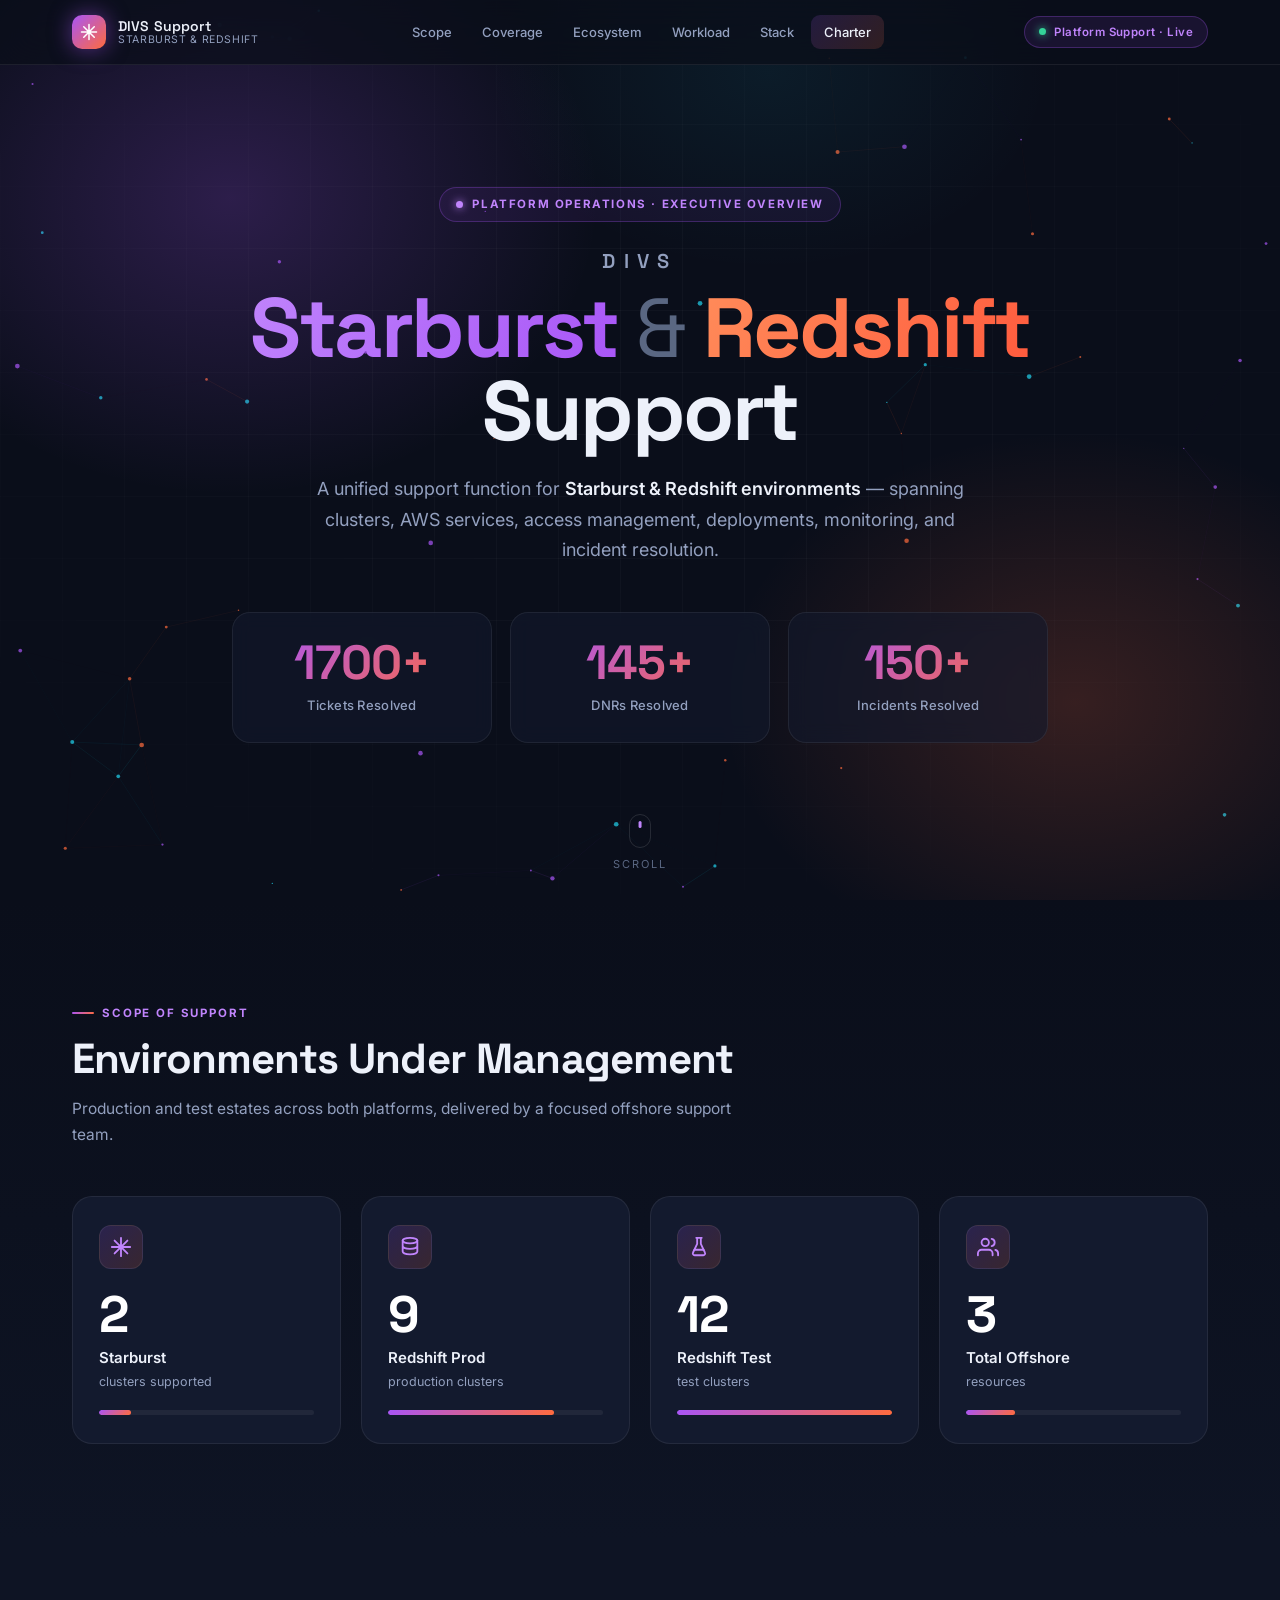
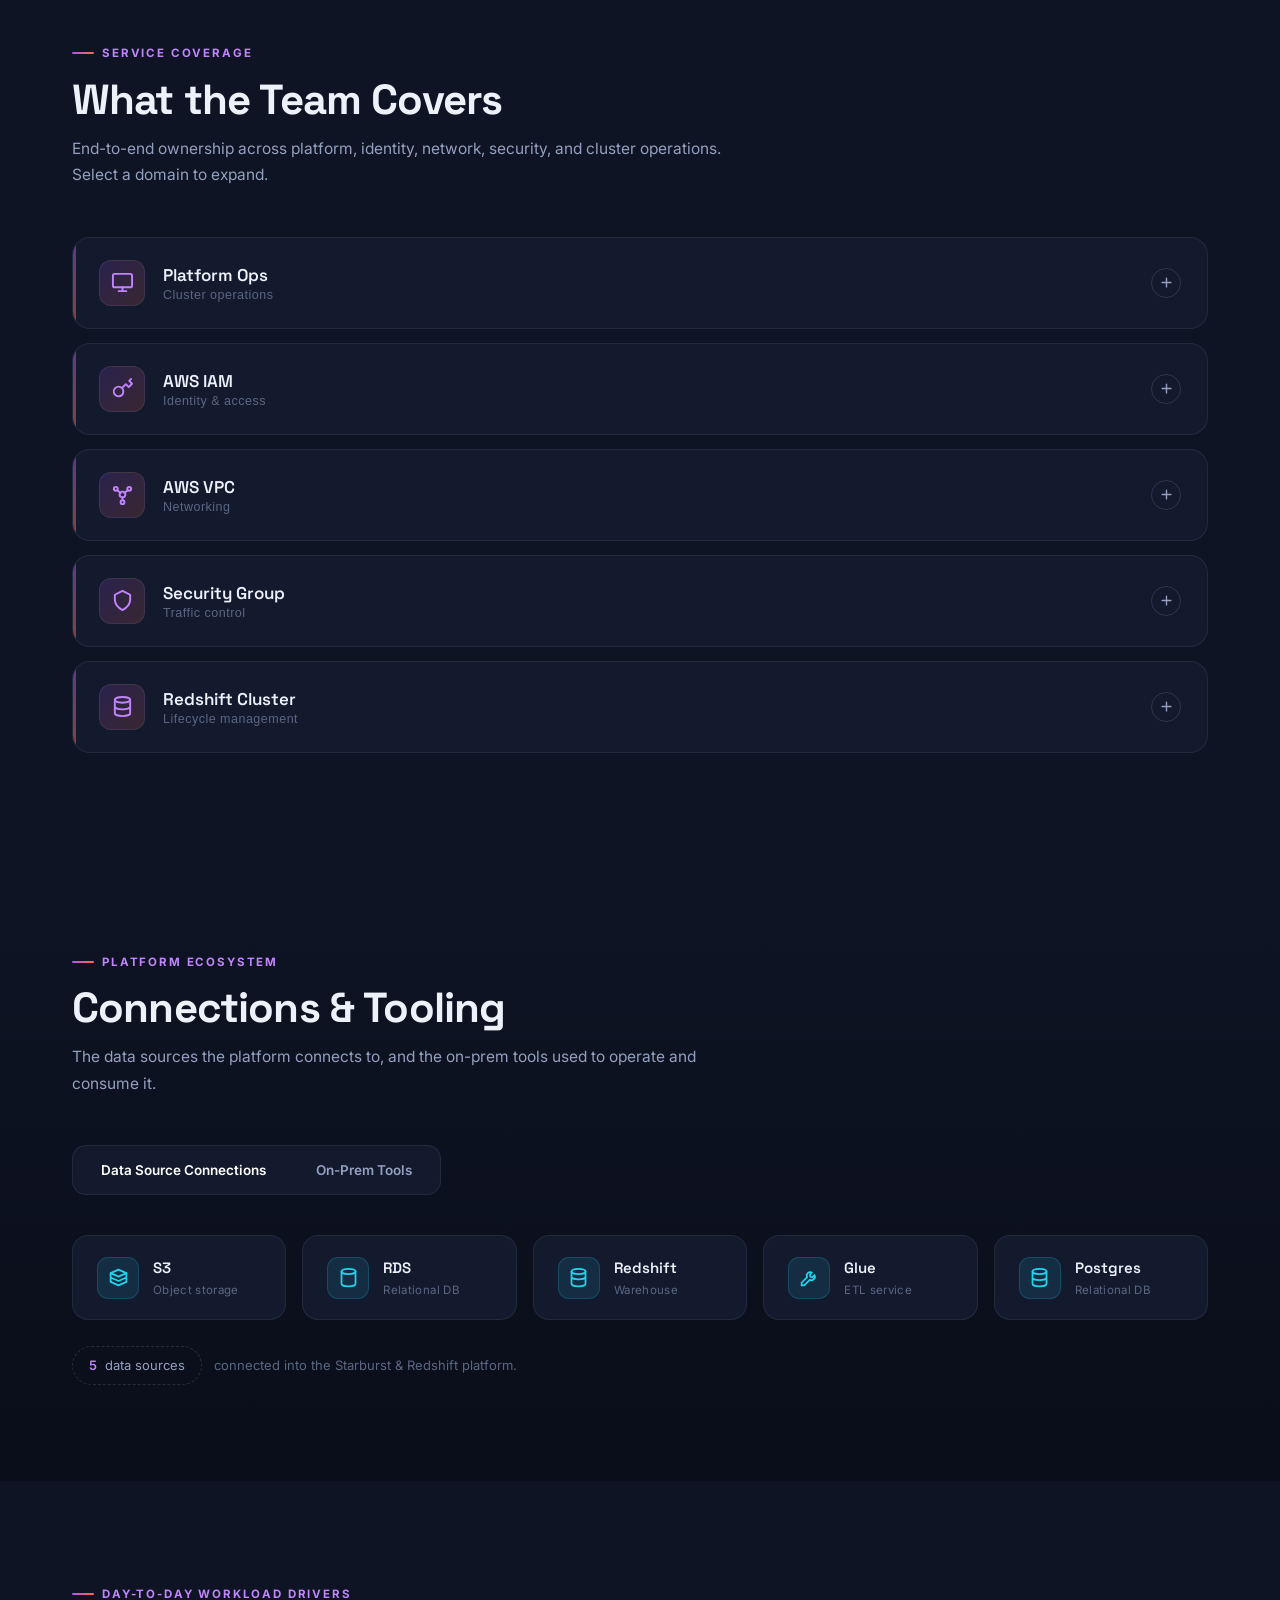
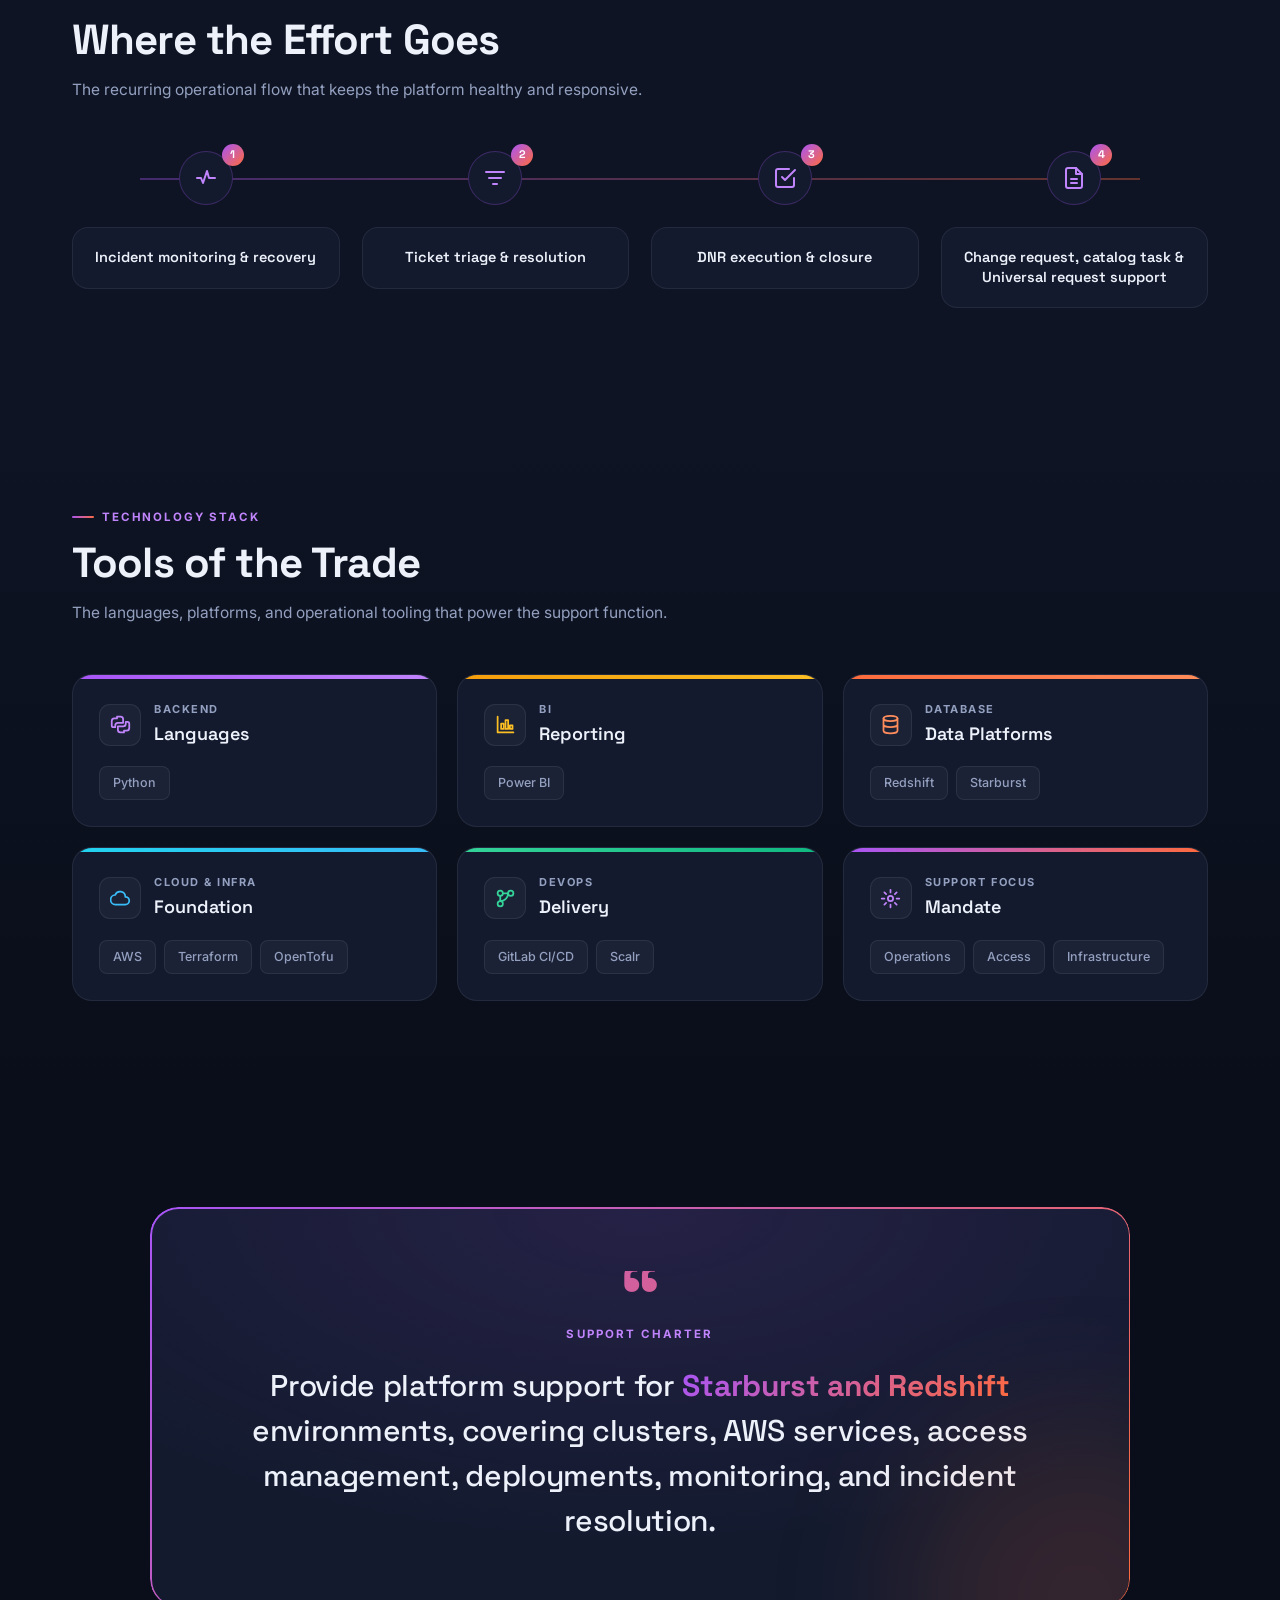
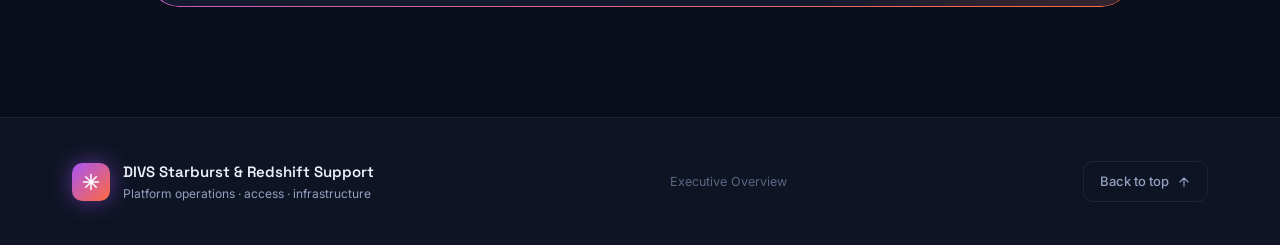
==== commit a94486d0: "Fix run-together label/heading spacing in coverage and tech-stack cards Make the stacked label/headi" ====
--- a/divs-support/index.html
+++ b/divs-support/index.html
@@ -184,8 +184,8 @@
   .cov-ico{width:46px;height:46px;border-radius:12px;flex-shrink:0;display:flex;align-items:center;justify-content:center;background:var(--grad-soft);border:1px solid var(--line)}
   .cov-ico svg{width:23px;height:23px;color:var(--star-lt)}
   .cov-titles{flex:1}
-  .cov-name{font-family:var(--font-display);font-size:17px;font-weight:600}
-  .cov-tag{font-size:12.5px;color:var(--faint);margin-top:2px;letter-spacing:.04em}
+  .cov-name{display:block;font-family:var(--font-display);font-size:17px;font-weight:600}
+  .cov-tag{display:block;font-size:12.5px;color:var(--faint);margin-top:2px;letter-spacing:.04em}
   .cov-plus{width:30px;height:30px;flex-shrink:0;border-radius:50%;border:1px solid var(--line-2);display:flex;align-items:center;justify-content:center;color:var(--muted);transition:transform .35s,color .3s,border-color .3s}
   .cov.open .cov-plus{transform:rotate(135deg);color:var(--star-lt);border-color:var(--star-bd)}
   .cov-plus svg{width:15px;height:15px}
@@ -254,8 +254,8 @@
   .tcard-head{display:flex;align-items:center;gap:13px;margin-bottom:18px}
   .tcard-ico{width:42px;height:42px;border-radius:11px;display:flex;align-items:center;justify-content:center;background:rgba(255,255,255,.04);border:1px solid var(--line)}
   .tcard-ico svg{width:21px;height:21px;color:var(--cicon,var(--star-lt))}
-  .tcard-cat{font-size:11px;font-weight:700;letter-spacing:.14em;text-transform:uppercase;color:var(--muted)}
-  .tcard-h{font-family:var(--font-display);font-size:18px;font-weight:600;margin-top:1px}
+  .tcard-cat{display:block;font-size:11px;font-weight:700;letter-spacing:.14em;text-transform:uppercase;color:var(--muted)}
+  .tcard-h{display:block;font-family:var(--font-display);font-size:18px;font-weight:600;margin-top:1px}
   .chips{display:flex;flex-wrap:wrap;gap:8px}
   .chip{font-size:12.5px;font-weight:500;padding:6px 13px;border-radius:8px;background:rgba(255,255,255,.04);border:1px solid var(--line);color:var(--muted);transition:background .25s,color .25s,border-color .25s,transform .25s}
   .tcard:hover .chip{color:var(--text);border-color:var(--line-2)}
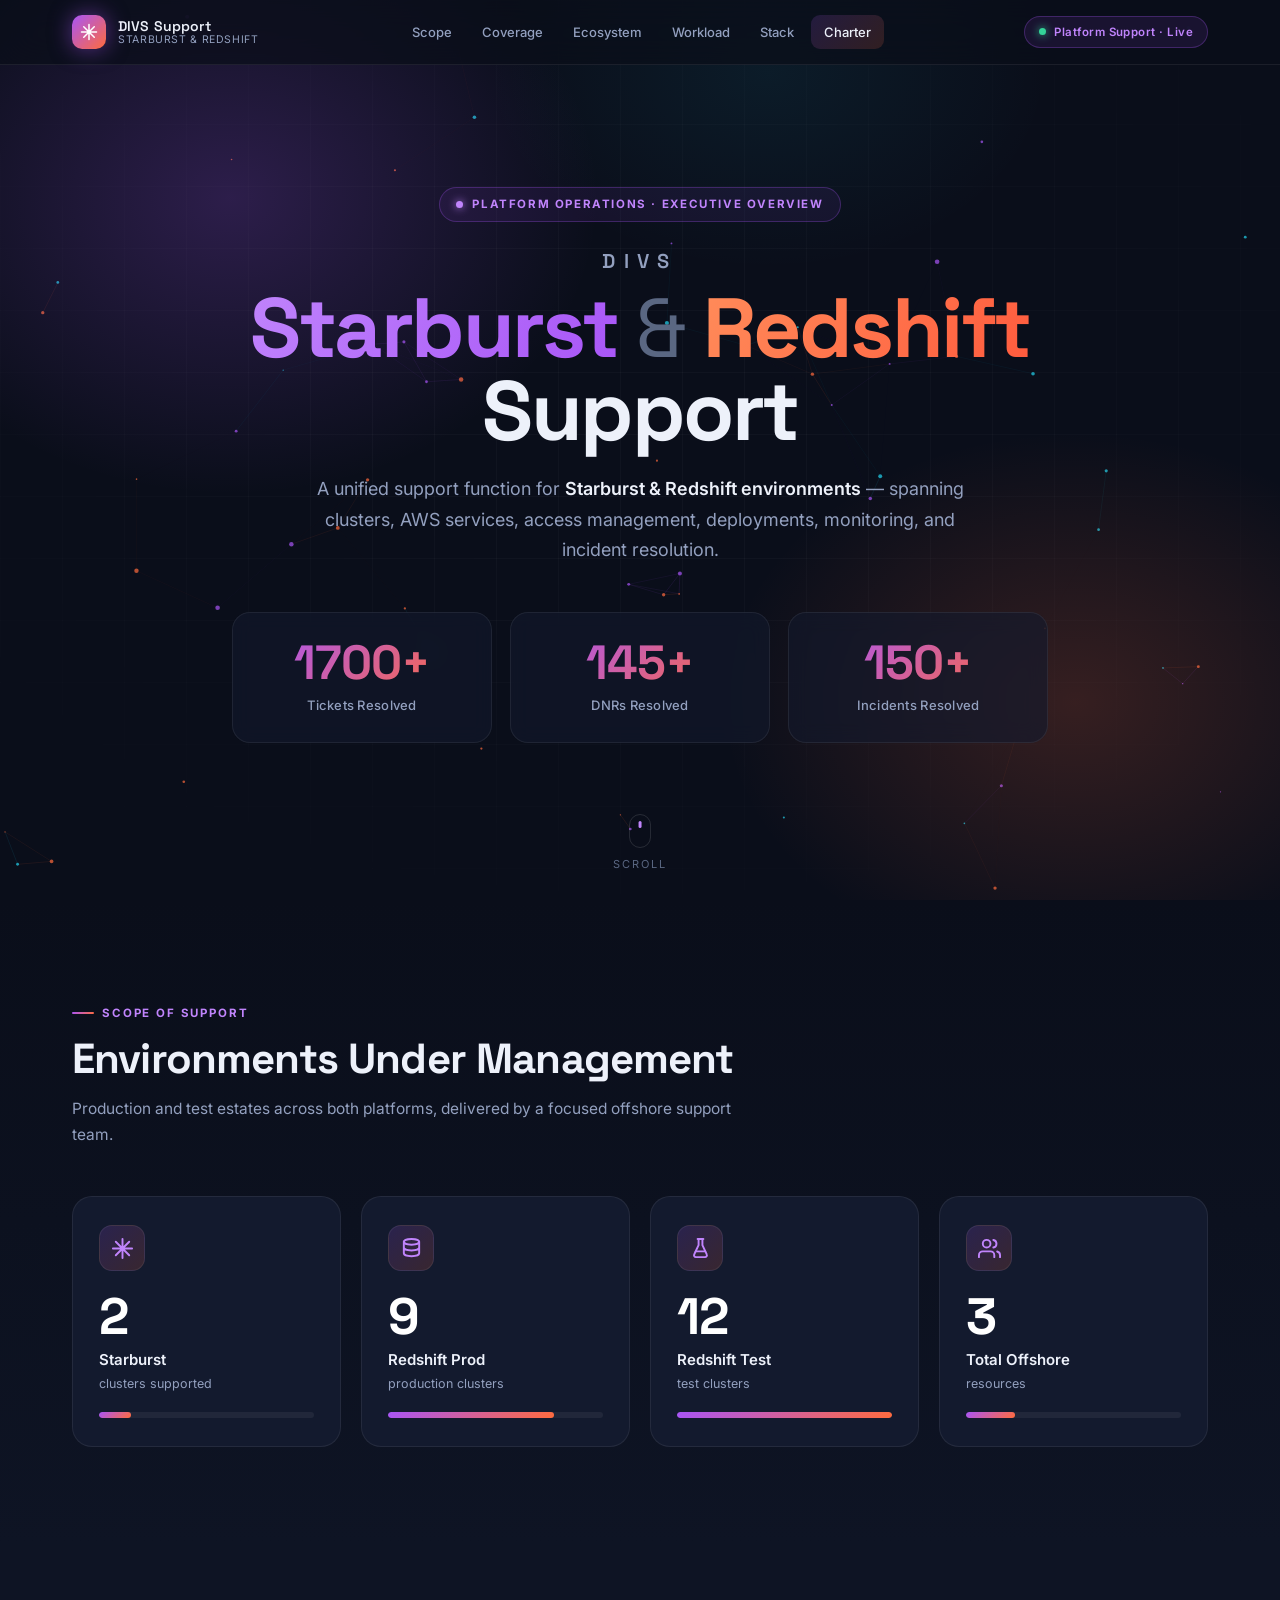
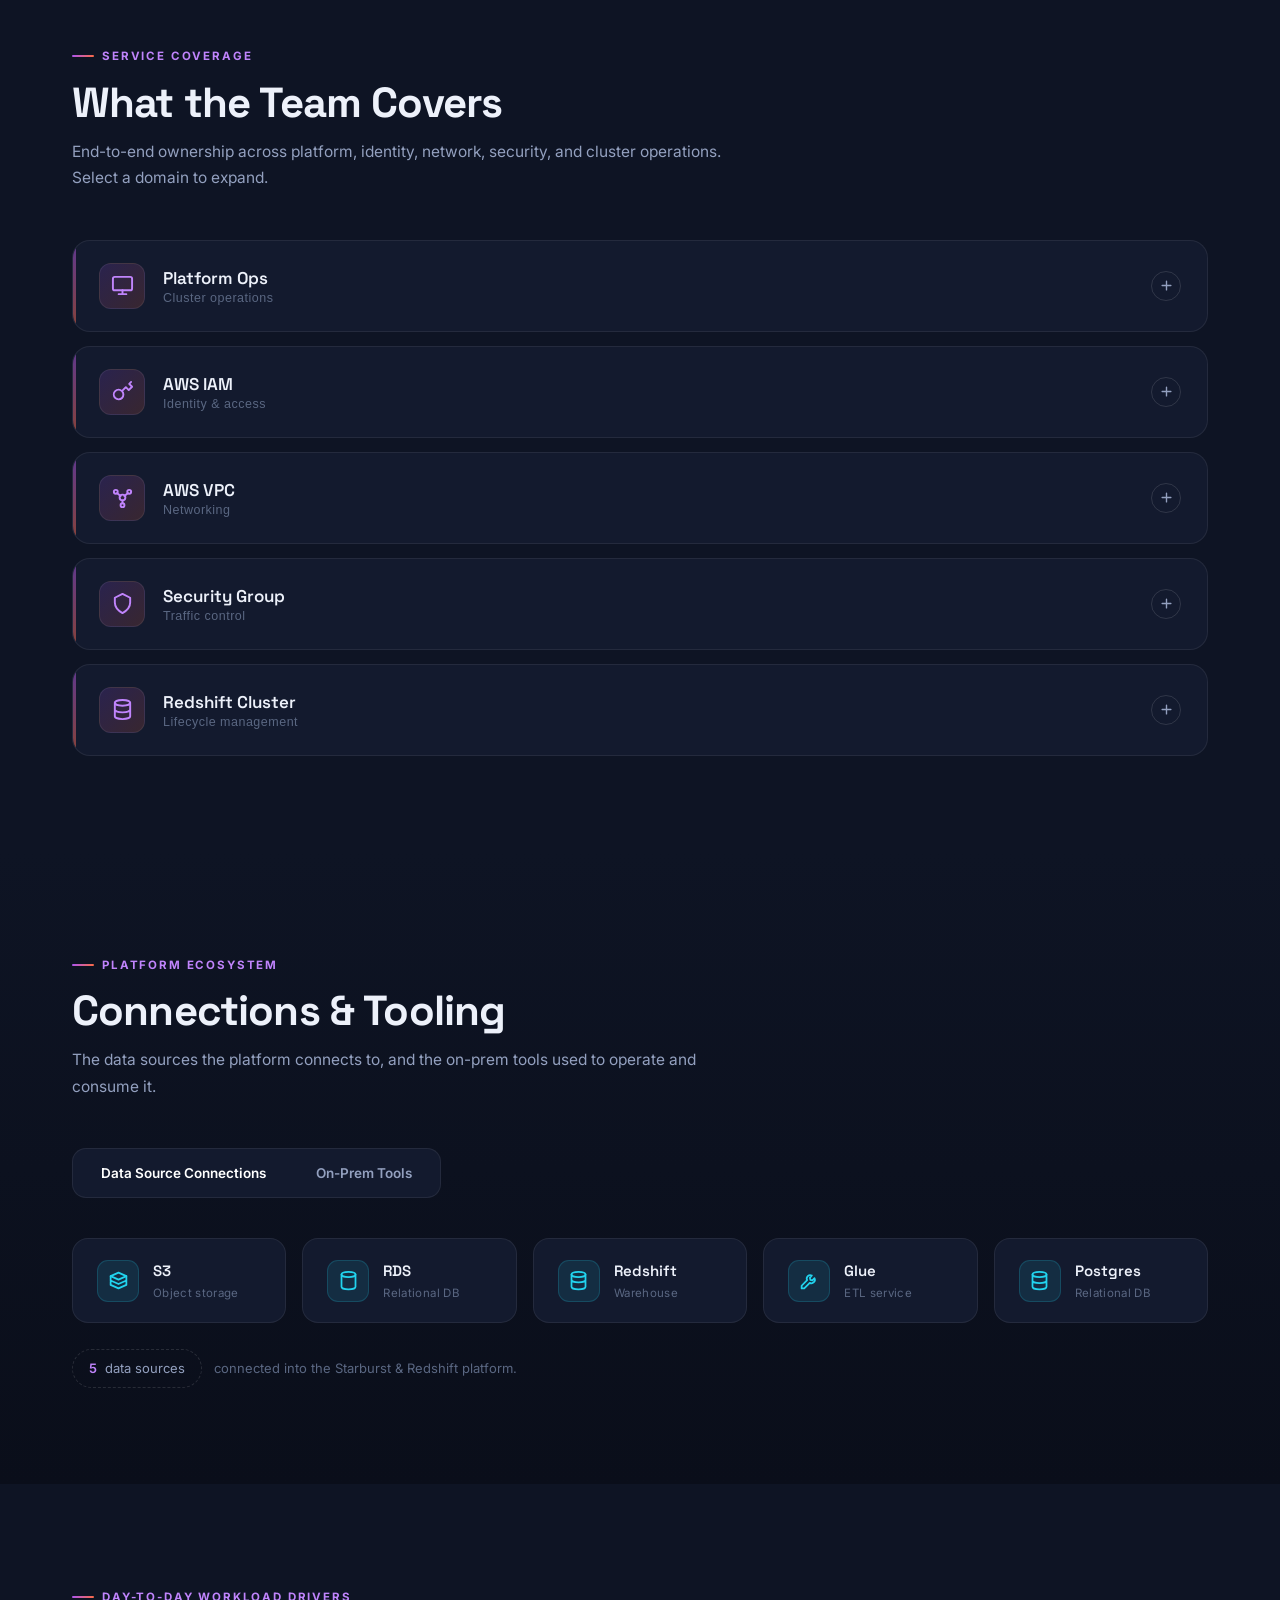
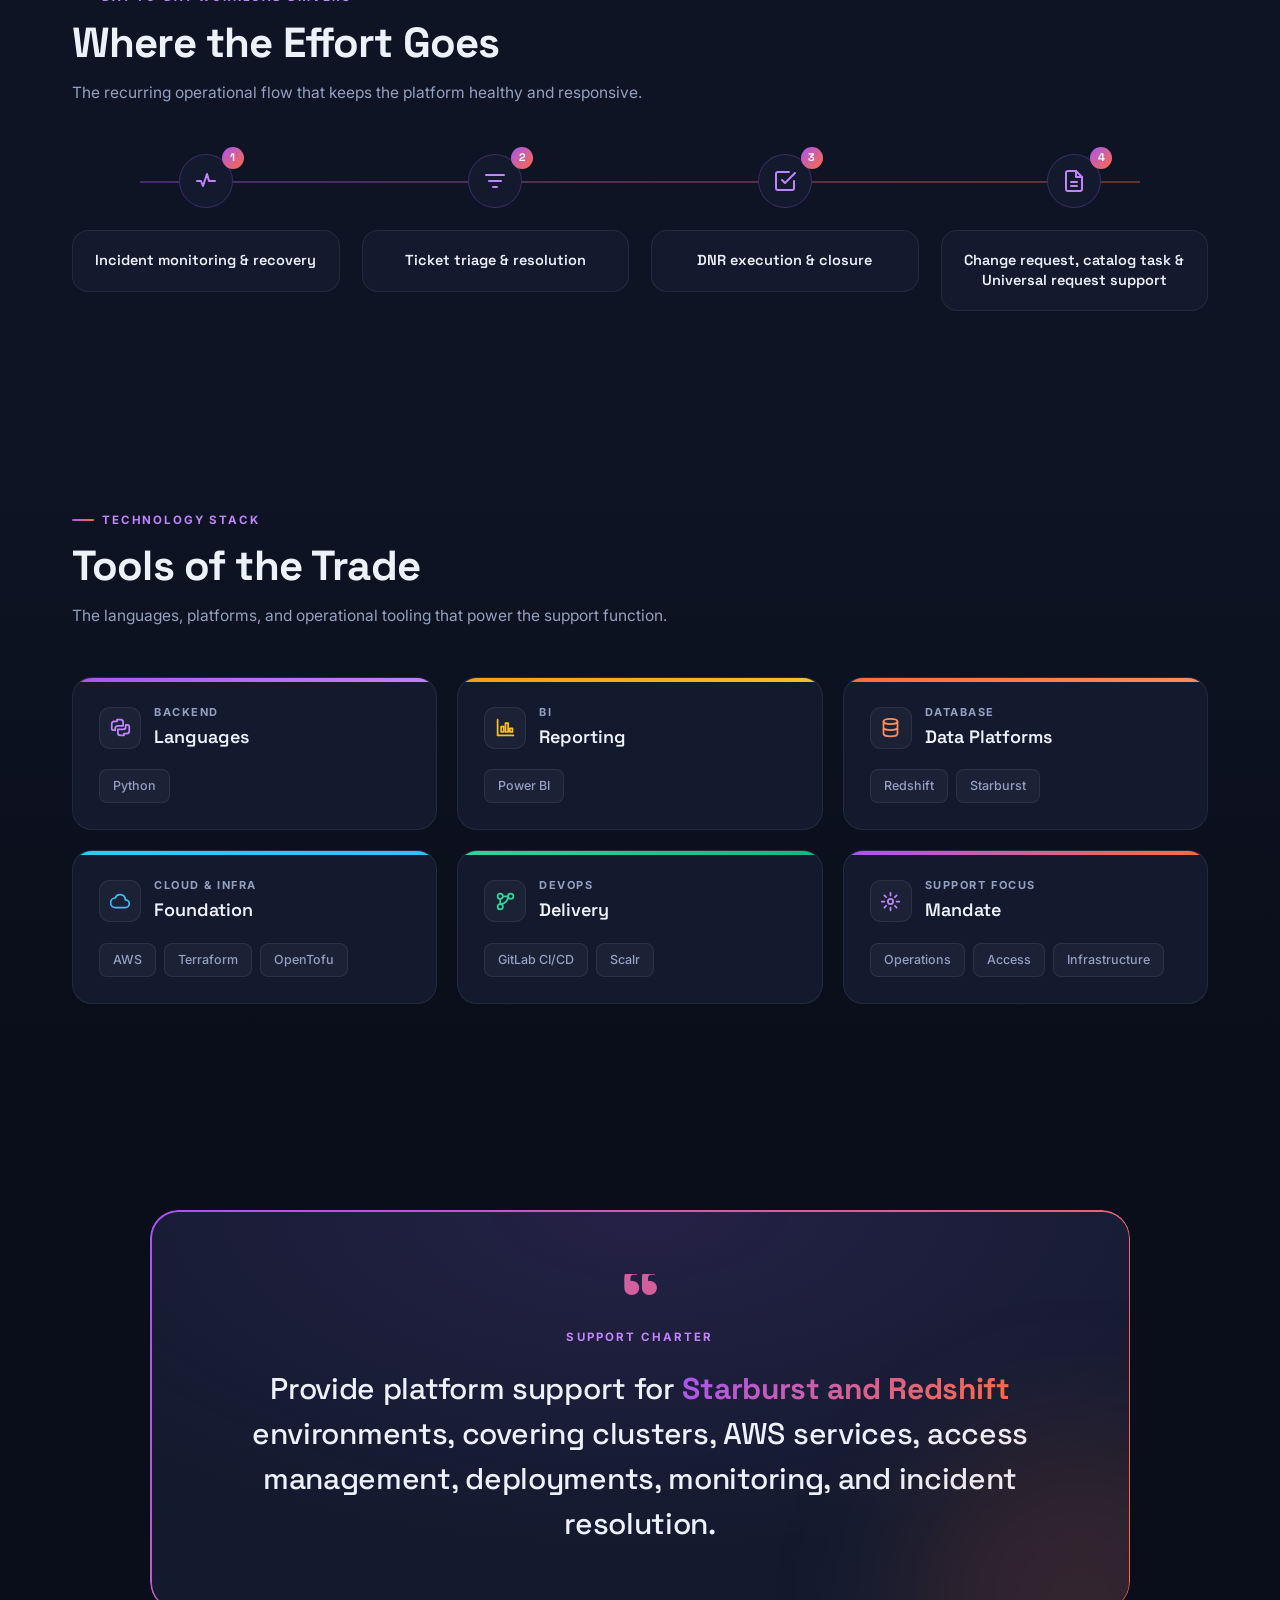
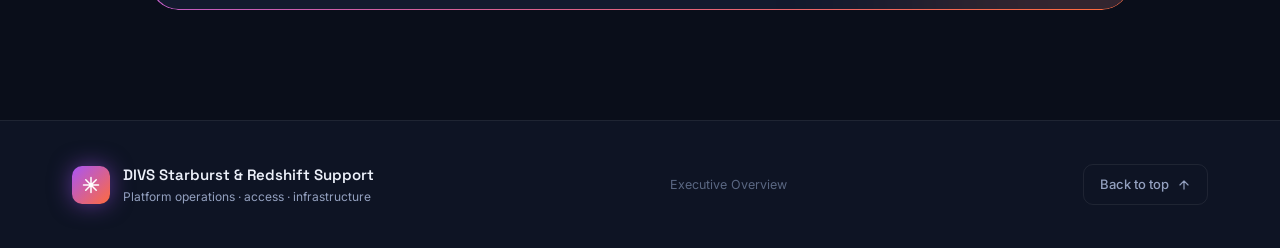
==== commit eb58d0d2: "Add premium hover interactions to Scope of Support KPI cards On hover each stat card now lifts with " ====
--- a/divs-support/index.html
+++ b/divs-support/index.html
@@ -159,16 +159,43 @@
   .scope-grid{display:grid;grid-template-columns:repeat(4,1fr);gap:20px}
   .stat{
     position:relative;background:var(--bg-2);border:1px solid var(--line);border-radius:20px;
-    padding:28px 26px;overflow:hidden;transition:transform .3s,border-color .3s,box-shadow .3s;
-  }
-  .stat:hover{transform:translateY(-6px);border-color:var(--star-bd);box-shadow:var(--shadow)}
-  .stat-ico{width:44px;height:44px;border-radius:12px;display:flex;align-items:center;justify-content:center;margin-bottom:20px;background:var(--grad-soft);border:1px solid var(--line)}
-  .stat-ico svg{width:22px;height:22px;color:var(--star-lt)}
-  .stat .num{font-family:var(--font-display);font-weight:700;font-size:clamp(38px,4vw,52px);line-height:1;letter-spacing:-.02em;color:#fff}
-  .stat .name{margin-top:6px;font-size:15px;font-weight:600;color:var(--text)}
-  .stat .desc{font-size:12.5px;color:var(--muted);margin-top:2px}
-  .stat-bar{margin-top:18px;height:5px;border-radius:100px;background:rgba(255,255,255,.06);overflow:hidden}
-  .stat-bar i{display:block;height:100%;width:0;border-radius:100px;background:var(--grad);transition:width 1.1s cubic-bezier(.2,.8,.2,1)}
+    padding:28px 26px;overflow:hidden;
+    transition:transform .4s cubic-bezier(.2,.8,.2,1),border-color .4s,box-shadow .4s,background .4s;
+  }
+  /* cursor-follow spotlight graphic */
+  .stat::before{content:'';position:absolute;inset:0;border-radius:inherit;pointer-events:none;opacity:0;transition:opacity .4s;
+    background:radial-gradient(440px circle at var(--mx,50%) var(--my,0%),rgba(168,85,247,.20),rgba(255,107,61,.08) 35%,transparent 60%)}
+  /* animated gradient border on hover */
+  .stat::after{content:'';position:absolute;inset:0;border-radius:inherit;padding:1.5px;pointer-events:none;opacity:0;transition:opacity .4s;
+    background:var(--grad);-webkit-mask:linear-gradient(#000 0 0) content-box,linear-gradient(#000 0 0);
+    -webkit-mask-composite:xor;mask-composite:exclude}
+  .stat:hover{transform:translateY(-8px);border-color:transparent;background:var(--bg-3);
+    box-shadow:0 30px 60px -26px rgba(168,85,247,.55),0 8px 22px -12px rgba(255,107,61,.4)}
+  .stat:hover::before,.stat:hover::after{opacity:1}
+
+  .stat-ico{position:relative;z-index:1;width:46px;height:46px;border-radius:13px;display:flex;align-items:center;justify-content:center;margin-bottom:20px;
+    background:var(--grad-soft);border:1px solid var(--line);
+    transition:transform .45s cubic-bezier(.2,.8,.2,1),background .45s,box-shadow .45s}
+  .stat-ico svg{width:23px;height:23px;color:var(--star-lt);transition:color .45s}
+  .stat:hover .stat-ico{transform:translateY(-3px) rotate(-6deg) scale(1.1);background:var(--grad);box-shadow:0 14px 28px -8px rgba(168,85,247,.7)}
+  .stat:hover .stat-ico svg{color:#fff}
+
+  .stat .num{position:relative;z-index:1;display:inline-block;font-family:var(--font-display);font-weight:700;font-size:clamp(38px,4vw,52px);line-height:1;letter-spacing:-.02em;color:#fff;
+    transform-origin:left center;transition:transform .45s cubic-bezier(.2,.8,.2,1),filter .45s}
+  .stat:hover .num{transform:scale(1.07);background:var(--grad);-webkit-background-clip:text;background-clip:text;-webkit-text-fill-color:transparent;
+    filter:drop-shadow(0 6px 18px rgba(168,85,247,.45))}
+  .stat .name{position:relative;z-index:1;margin-top:6px;font-size:15px;font-weight:600;color:var(--text);transition:letter-spacing .4s}
+  .stat:hover .name{letter-spacing:.012em}
+  .stat .desc{position:relative;z-index:1;font-size:12.5px;color:var(--muted);margin-top:2px}
+  .stat-bar{position:relative;z-index:1;margin-top:18px;height:6px;border-radius:100px;background:rgba(255,255,255,.06);overflow:hidden}
+  .stat-bar i{position:relative;display:block;height:100%;width:0;border-radius:100px;background:var(--grad);
+    transition:width 1.1s cubic-bezier(.2,.8,.2,1),box-shadow .4s}
+  .stat:hover .stat-bar i{box-shadow:0 0 16px rgba(255,107,61,.6)}
+  /* one-shot light sheen sweep across the bar on hover */
+  .stat-bar i::after{content:'';position:absolute;inset:0;border-radius:inherit;transform:translateX(-130%);
+    background:linear-gradient(90deg,transparent,rgba(255,255,255,.6),transparent)}
+  .stat:hover .stat-bar i::after{animation:sheen 1s ease forwards}
+  @keyframes sheen{to{transform:translateX(130%)}}
 
   /* ───────── SERVICE COVERAGE ───────── */
   .coverage{background:var(--bg-1)}
@@ -654,6 +681,17 @@
     bars.forEach(function(el){ bo.observe(el); });
   } else {
     bars.forEach(function(el){ el.style.width = el.getAttribute('data-w') + '%'; });
+  }
+
+  /* ── Scope cards: cursor-follow spotlight ── */
+  if (!reduce){
+    document.querySelectorAll('.scope-grid .stat').forEach(function(card){
+      card.addEventListener('pointermove', function(e){
+        var r = card.getBoundingClientRect();
+        card.style.setProperty('--mx', ((e.clientX - r.left) / r.width * 100) + '%');
+        card.style.setProperty('--my', ((e.clientY - r.top) / r.height * 100) + '%');
+      });
+    });
   }
 
   /* ── Service coverage accordion ── */
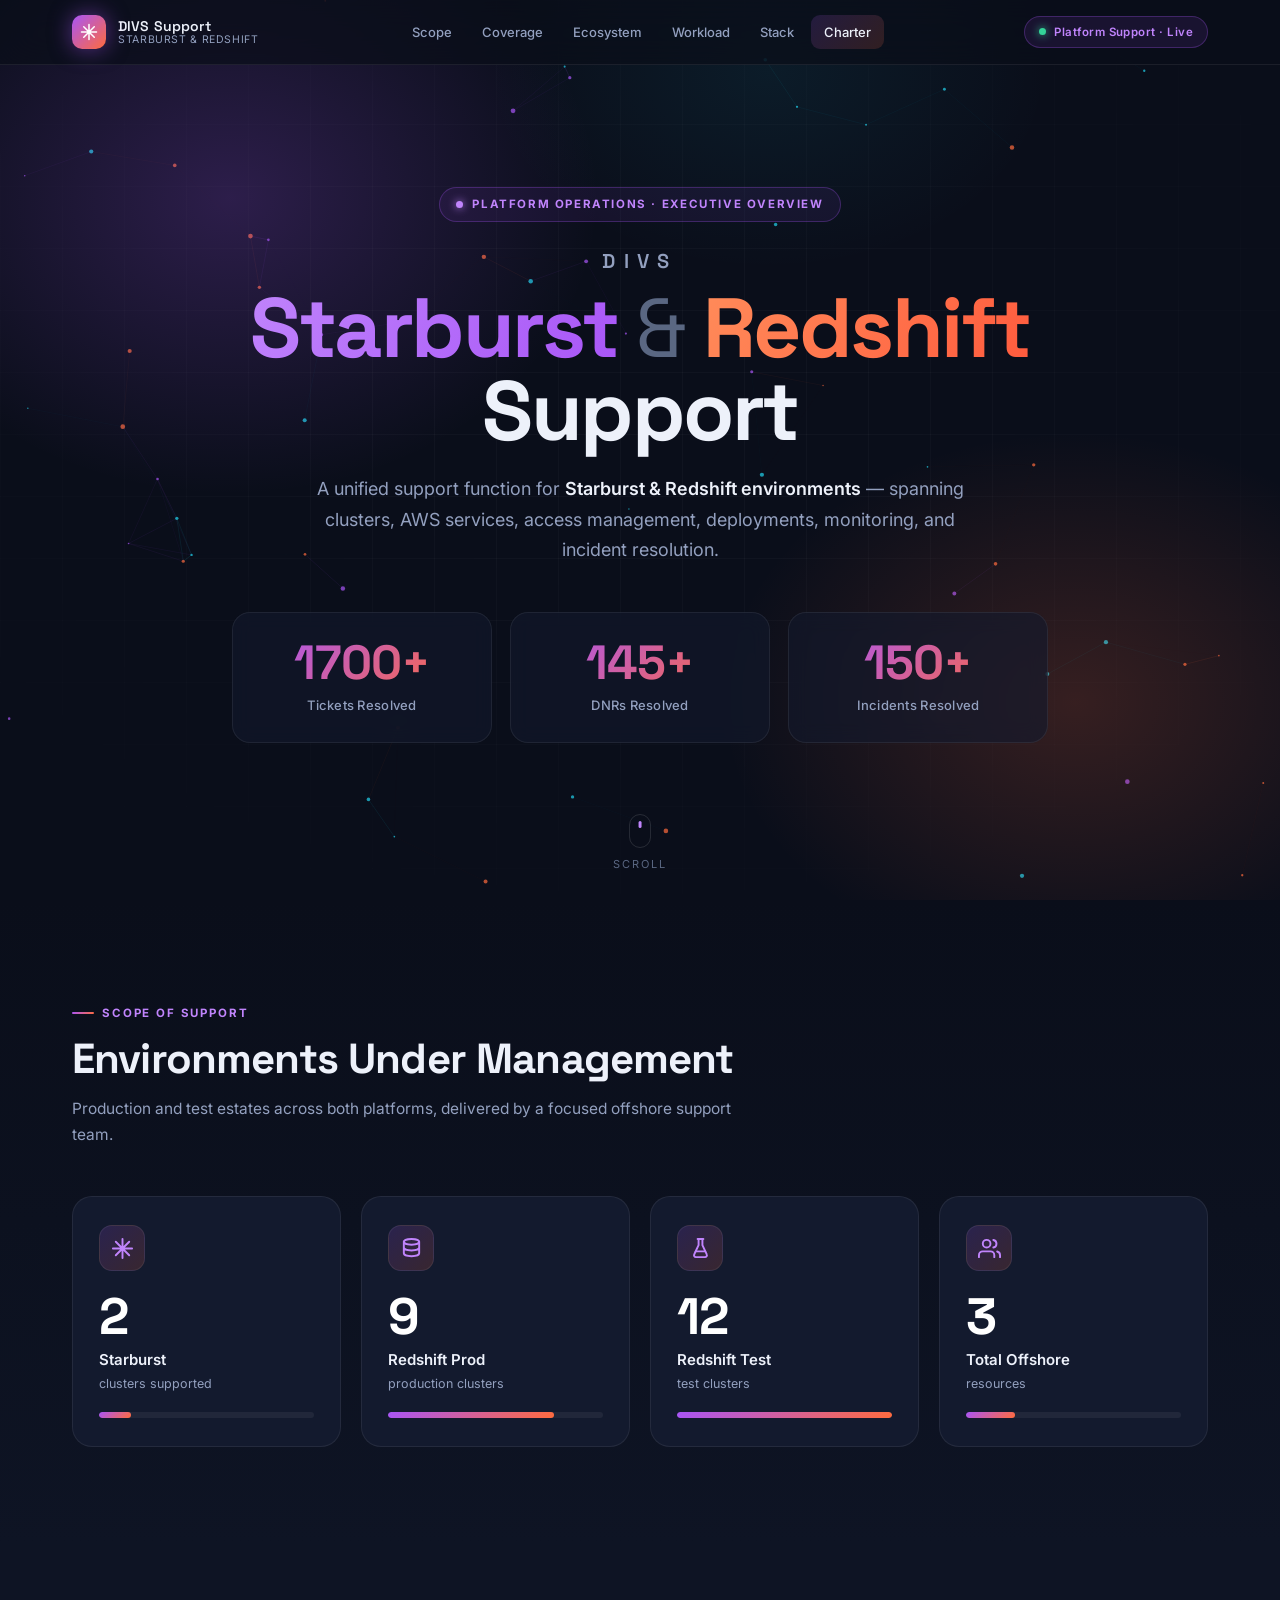
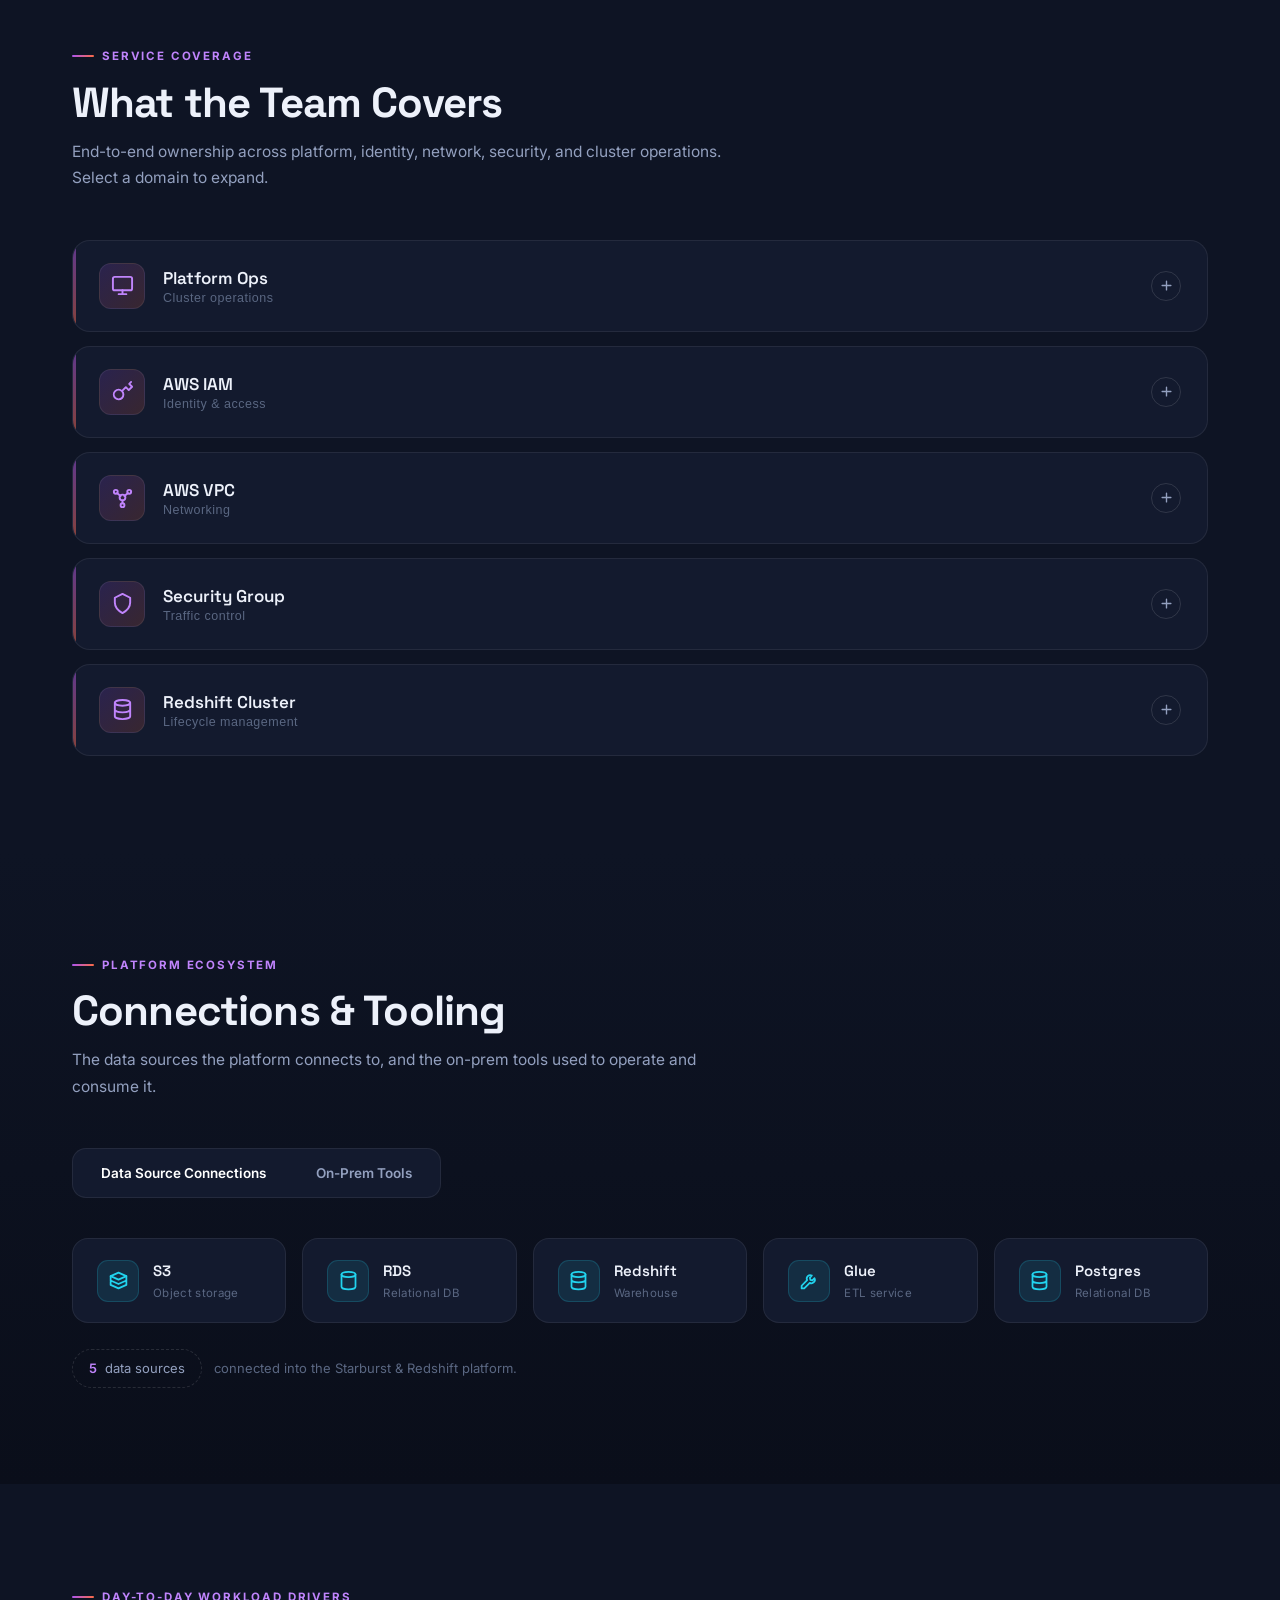
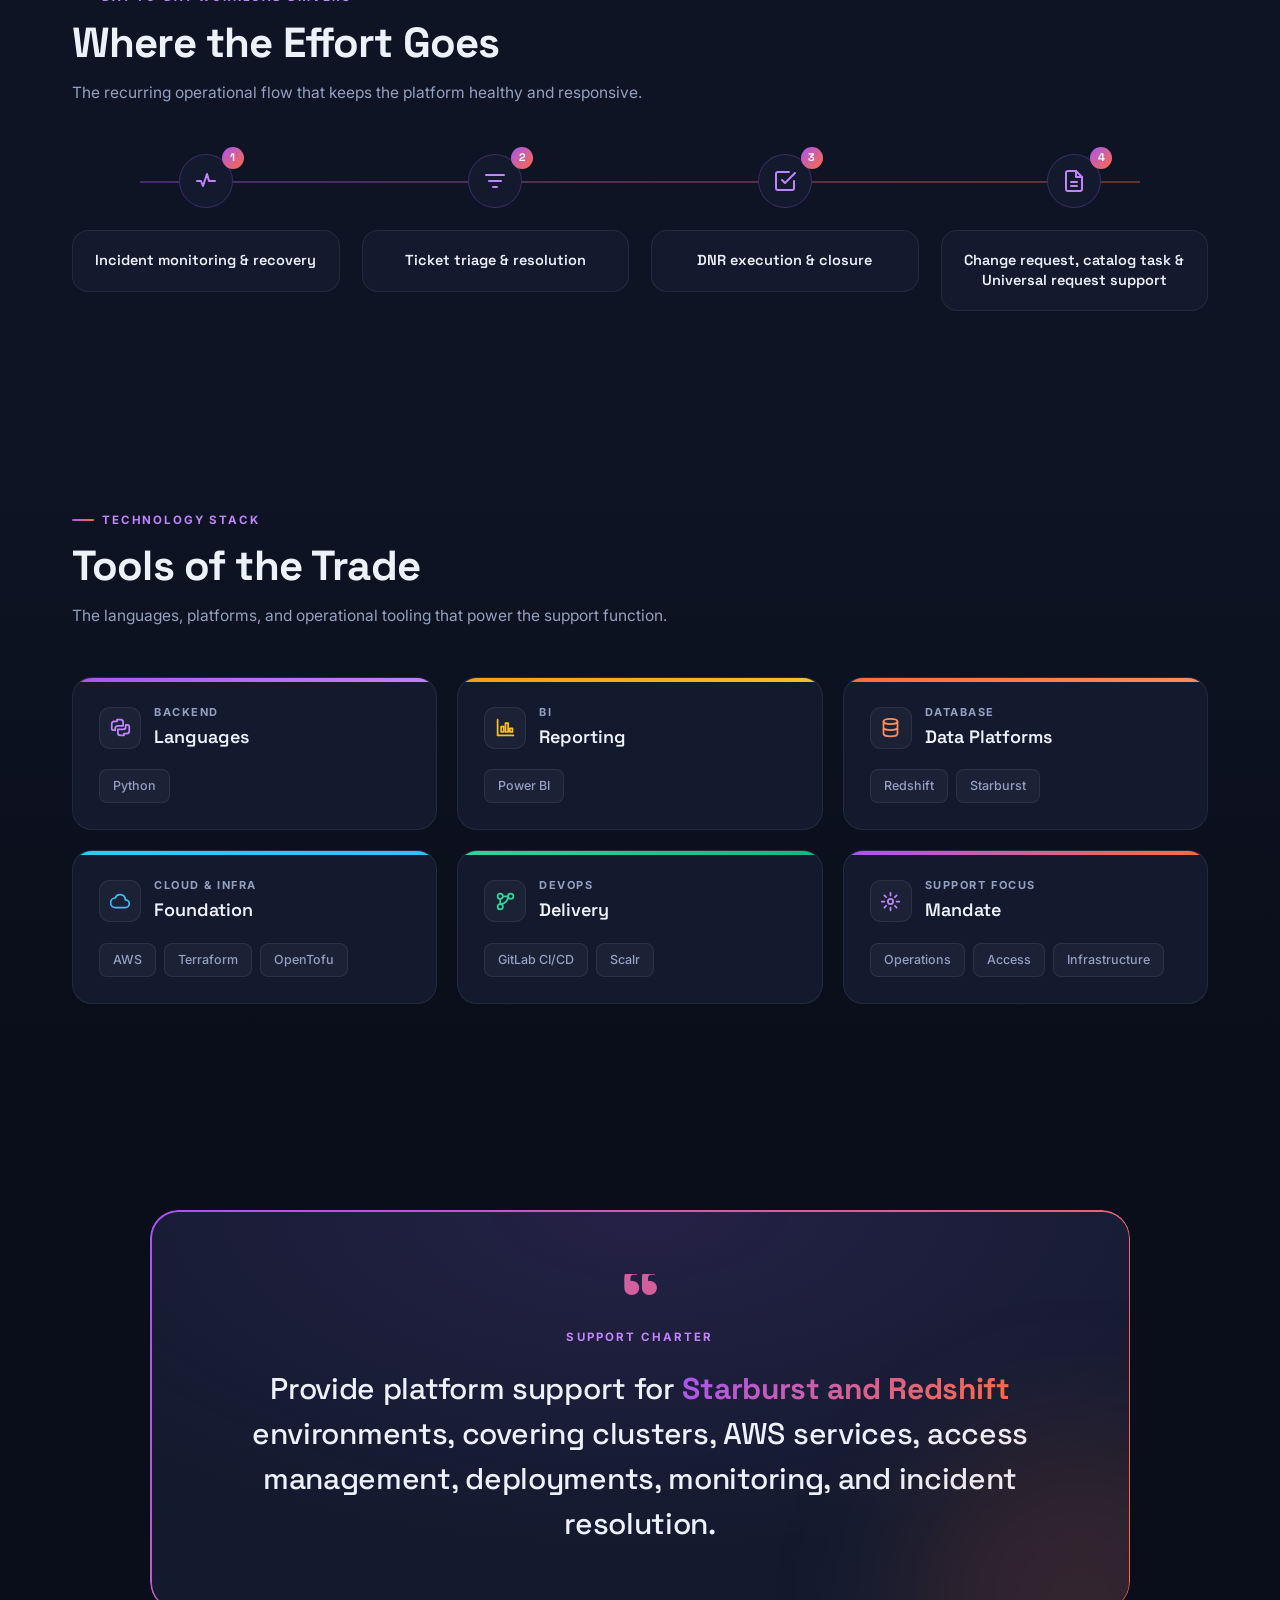
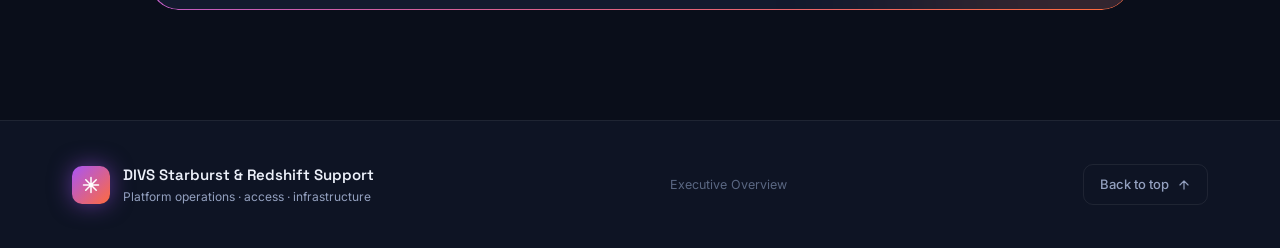
==== commit 24980f35: "Add premium hover interactions to Service Coverage and Technology Stack Service Coverage rows: lift " ====
--- a/divs-support/index.html
+++ b/divs-support/index.html
@@ -202,21 +202,34 @@
   .cov-list{display:grid;gap:14px}
   .cov{
     border:1px solid var(--line);border-radius:18px;background:var(--bg-2);overflow:hidden;
-    transition:border-color .3s,background .3s;position:relative;
-  }
-  .cov::before{content:'';position:absolute;left:0;top:0;bottom:0;width:3px;background:var(--grad);opacity:.5;transition:opacity .3s}
-  .cov:hover{border-color:var(--star-bd)}
+    transition:border-color .4s,background .4s,transform .4s cubic-bezier(.2,.8,.2,1),box-shadow .4s;position:relative;
+  }
+  /* left accent rail */
+  .cov::before{content:'';position:absolute;left:0;top:0;bottom:0;width:3px;background:var(--grad);opacity:.5;z-index:1;
+    transition:opacity .4s,width .4s,box-shadow .4s}
+  /* cursor-follow spotlight */
+  .cov::after{content:'';position:absolute;inset:0;border-radius:inherit;pointer-events:none;z-index:0;opacity:0;transition:opacity .4s;
+    background:radial-gradient(480px circle at var(--mx,50%) var(--my,50%),rgba(168,85,247,.16),rgba(255,107,61,.07) 38%,transparent 62%)}
+  .cov:hover{border-color:transparent;background:var(--bg-3);transform:translateY(-3px);
+    box-shadow:0 22px 44px -24px rgba(168,85,247,.5),0 6px 18px -12px rgba(255,107,61,.38)}
   .cov:hover::before,.cov.open::before{opacity:1}
-  .cov-btn{width:100%;display:flex;align-items:center;gap:18px;padding:22px 26px;background:none;border:0;cursor:pointer;text-align:left;color:var(--text)}
-  .cov-ico{width:46px;height:46px;border-radius:12px;flex-shrink:0;display:flex;align-items:center;justify-content:center;background:var(--grad-soft);border:1px solid var(--line)}
-  .cov-ico svg{width:23px;height:23px;color:var(--star-lt)}
+  .cov:hover::before{width:4px;box-shadow:0 0 16px rgba(168,85,247,.65)}
+  .cov:hover::after{opacity:1}
+  .cov-btn{position:relative;z-index:1;width:100%;display:flex;align-items:center;gap:18px;padding:22px 26px;background:none;border:0;cursor:pointer;text-align:left;color:var(--text)}
+  .cov-ico{width:46px;height:46px;border-radius:12px;flex-shrink:0;display:flex;align-items:center;justify-content:center;background:var(--grad-soft);border:1px solid var(--line);
+    transition:transform .45s cubic-bezier(.2,.8,.2,1),background .45s,box-shadow .45s}
+  .cov-ico svg{width:23px;height:23px;color:var(--star-lt);transition:color .45s}
+  .cov:hover .cov-ico{transform:translateY(-2px) rotate(-6deg) scale(1.08);background:var(--grad);box-shadow:0 12px 26px -8px rgba(168,85,247,.7)}
+  .cov:hover .cov-ico svg{color:#fff}
   .cov-titles{flex:1}
   .cov-name{display:block;font-family:var(--font-display);font-size:17px;font-weight:600}
-  .cov-tag{display:block;font-size:12.5px;color:var(--faint);margin-top:2px;letter-spacing:.04em}
-  .cov-plus{width:30px;height:30px;flex-shrink:0;border-radius:50%;border:1px solid var(--line-2);display:flex;align-items:center;justify-content:center;color:var(--muted);transition:transform .35s,color .3s,border-color .3s}
-  .cov.open .cov-plus{transform:rotate(135deg);color:var(--star-lt);border-color:var(--star-bd)}
+  .cov-tag{display:block;font-size:12.5px;color:var(--faint);margin-top:2px;letter-spacing:.04em;transition:color .4s}
+  .cov:hover .cov-tag{color:var(--muted)}
+  .cov-plus{width:30px;height:30px;flex-shrink:0;border-radius:50%;border:1px solid var(--line-2);display:flex;align-items:center;justify-content:center;color:var(--muted);transition:transform .35s,color .3s,border-color .3s,box-shadow .3s}
+  .cov:hover .cov-plus{color:var(--star-lt);border-color:var(--star-bd);transform:scale(1.08);box-shadow:0 0 14px rgba(168,85,247,.35)}
+  .cov.open:hover .cov-plus,.cov.open .cov-plus{transform:rotate(135deg);color:var(--star-lt);border-color:var(--star-bd)}
   .cov-plus svg{width:15px;height:15px}
-  .cov-panel{max-height:0;overflow:hidden;transition:max-height .4s ease}
+  .cov-panel{position:relative;z-index:1;max-height:0;overflow:hidden;transition:max-height .4s ease}
   .cov-panel-inner{padding:0 26px 24px 90px;color:var(--muted);font-size:14.5px;line-height:1.7}
   .cov-panel-inner .hl{color:var(--text);font-weight:500}
 
@@ -275,18 +288,32 @@
   /* ───────── TECH STACK ───────── */
   .stack{background:linear-gradient(180deg,var(--bg-1),var(--bg-0))}
   .stack-grid{display:grid;grid-template-columns:repeat(3,1fr);gap:20px}
-  .tcard{position:relative;background:var(--bg-2);border:1px solid var(--line);border-radius:20px;padding:26px;overflow:hidden;transition:transform .35s,border-color .3s,box-shadow .3s}
-  .tcard::after{content:'';position:absolute;top:0;left:0;right:0;height:4px;background:var(--cap,var(--grad))}
-  .tcard:hover{transform:translateY(-6px);border-color:var(--line-2);box-shadow:var(--shadow)}
-  .tcard-head{display:flex;align-items:center;gap:13px;margin-bottom:18px}
-  .tcard-ico{width:42px;height:42px;border-radius:11px;display:flex;align-items:center;justify-content:center;background:rgba(255,255,255,.04);border:1px solid var(--line)}
-  .tcard-ico svg{width:21px;height:21px;color:var(--cicon,var(--star-lt))}
+  .tcard{position:relative;background:var(--bg-2);border:1px solid var(--line);border-radius:20px;padding:26px;overflow:hidden;
+    transition:transform .4s cubic-bezier(.2,.8,.2,1),border-color .4s,box-shadow .4s,background .4s}
+  /* top cap bar */
+  .tcard::after{content:'';position:absolute;top:0;left:0;right:0;height:4px;z-index:2;background:var(--cap,var(--grad));transition:height .4s,box-shadow .4s}
+  /* cursor-follow spotlight tinted with the card's own accent */
+  .tcard::before{content:'';position:absolute;inset:0;border-radius:inherit;pointer-events:none;z-index:0;opacity:0;transition:opacity .4s;
+    background:radial-gradient(440px circle at var(--mx,50%) var(--my,50%),color-mix(in srgb,var(--cicon,#A855F7) 22%,transparent),transparent 58%)}
+  .tcard:hover{transform:translateY(-8px);border-color:transparent;background:var(--bg-3);
+    box-shadow:0 30px 58px -26px color-mix(in srgb,var(--cicon,#A855F7) 55%,transparent),0 8px 22px -14px rgba(0,0,0,.6)}
+  .tcard:hover::before{opacity:1}
+  .tcard:hover::after{height:5px;box-shadow:0 4px 18px -2px color-mix(in srgb,var(--cicon,#A855F7) 70%,transparent)}
+  .tcard-head{position:relative;z-index:1;display:flex;align-items:center;gap:13px;margin-bottom:18px}
+  .tcard-ico{width:42px;height:42px;border-radius:11px;display:flex;align-items:center;justify-content:center;background:rgba(255,255,255,.04);border:1px solid var(--line);
+    transition:transform .45s cubic-bezier(.2,.8,.2,1),background .45s,box-shadow .45s}
+  .tcard-ico svg{width:21px;height:21px;color:var(--cicon,var(--star-lt));transition:color .45s}
+  .tcard:hover .tcard-ico{transform:translateY(-2px) scale(1.1);background:var(--cap,var(--grad));box-shadow:0 12px 26px -8px color-mix(in srgb,var(--cicon,#A855F7) 65%,transparent)}
+  .tcard:hover .tcard-ico svg{color:#fff}
   .tcard-cat{display:block;font-size:11px;font-weight:700;letter-spacing:.14em;text-transform:uppercase;color:var(--muted)}
   .tcard-h{display:block;font-family:var(--font-display);font-size:18px;font-weight:600;margin-top:1px}
-  .chips{display:flex;flex-wrap:wrap;gap:8px}
-  .chip{font-size:12.5px;font-weight:500;padding:6px 13px;border-radius:8px;background:rgba(255,255,255,.04);border:1px solid var(--line);color:var(--muted);transition:background .25s,color .25s,border-color .25s,transform .25s}
-  .tcard:hover .chip{color:var(--text);border-color:var(--line-2)}
-  .chip:hover{background:var(--grad-soft);color:#fff;transform:translateY(-2px)}
+  .chips{position:relative;z-index:1;display:flex;flex-wrap:wrap;gap:8px}
+  .chip{font-size:12.5px;font-weight:500;padding:6px 13px;border-radius:8px;background:rgba(255,255,255,.04);border:1px solid var(--line);color:var(--muted);
+    transition:background .3s,color .3s,border-color .3s,transform .35s cubic-bezier(.2,.8,.2,1)}
+  .tcard:hover .chip{color:var(--text);border-color:var(--line-2);transform:translateY(-3px)}
+  .tcard:hover .chip:nth-child(2){transition-delay:.05s}
+  .tcard:hover .chip:nth-child(3){transition-delay:.1s}
+  .chip:hover{background:color-mix(in srgb,var(--cicon,#A855F7) 26%,transparent);color:#fff;border-color:color-mix(in srgb,var(--cicon,#A855F7) 45%,transparent);transform:translateY(-3px) scale(1.04)}
 
   /* ───────── CHARTER ───────── */
   .charter{background:var(--bg-0);padding:110px 0}
@@ -683,9 +710,9 @@
     bars.forEach(function(el){ el.style.width = el.getAttribute('data-w') + '%'; });
   }
 
-  /* ── Scope cards: cursor-follow spotlight ── */
+  /* ── Cursor-follow spotlight (scope cards, coverage rows, tech cards) ── */
   if (!reduce){
-    document.querySelectorAll('.scope-grid .stat').forEach(function(card){
+    document.querySelectorAll('.scope-grid .stat, .cov, .tcard').forEach(function(card){
       card.addEventListener('pointermove', function(e){
         var r = card.getBoundingClientRect();
         card.style.setProperty('--mx', ((e.clientX - r.left) / r.width * 100) + '%');
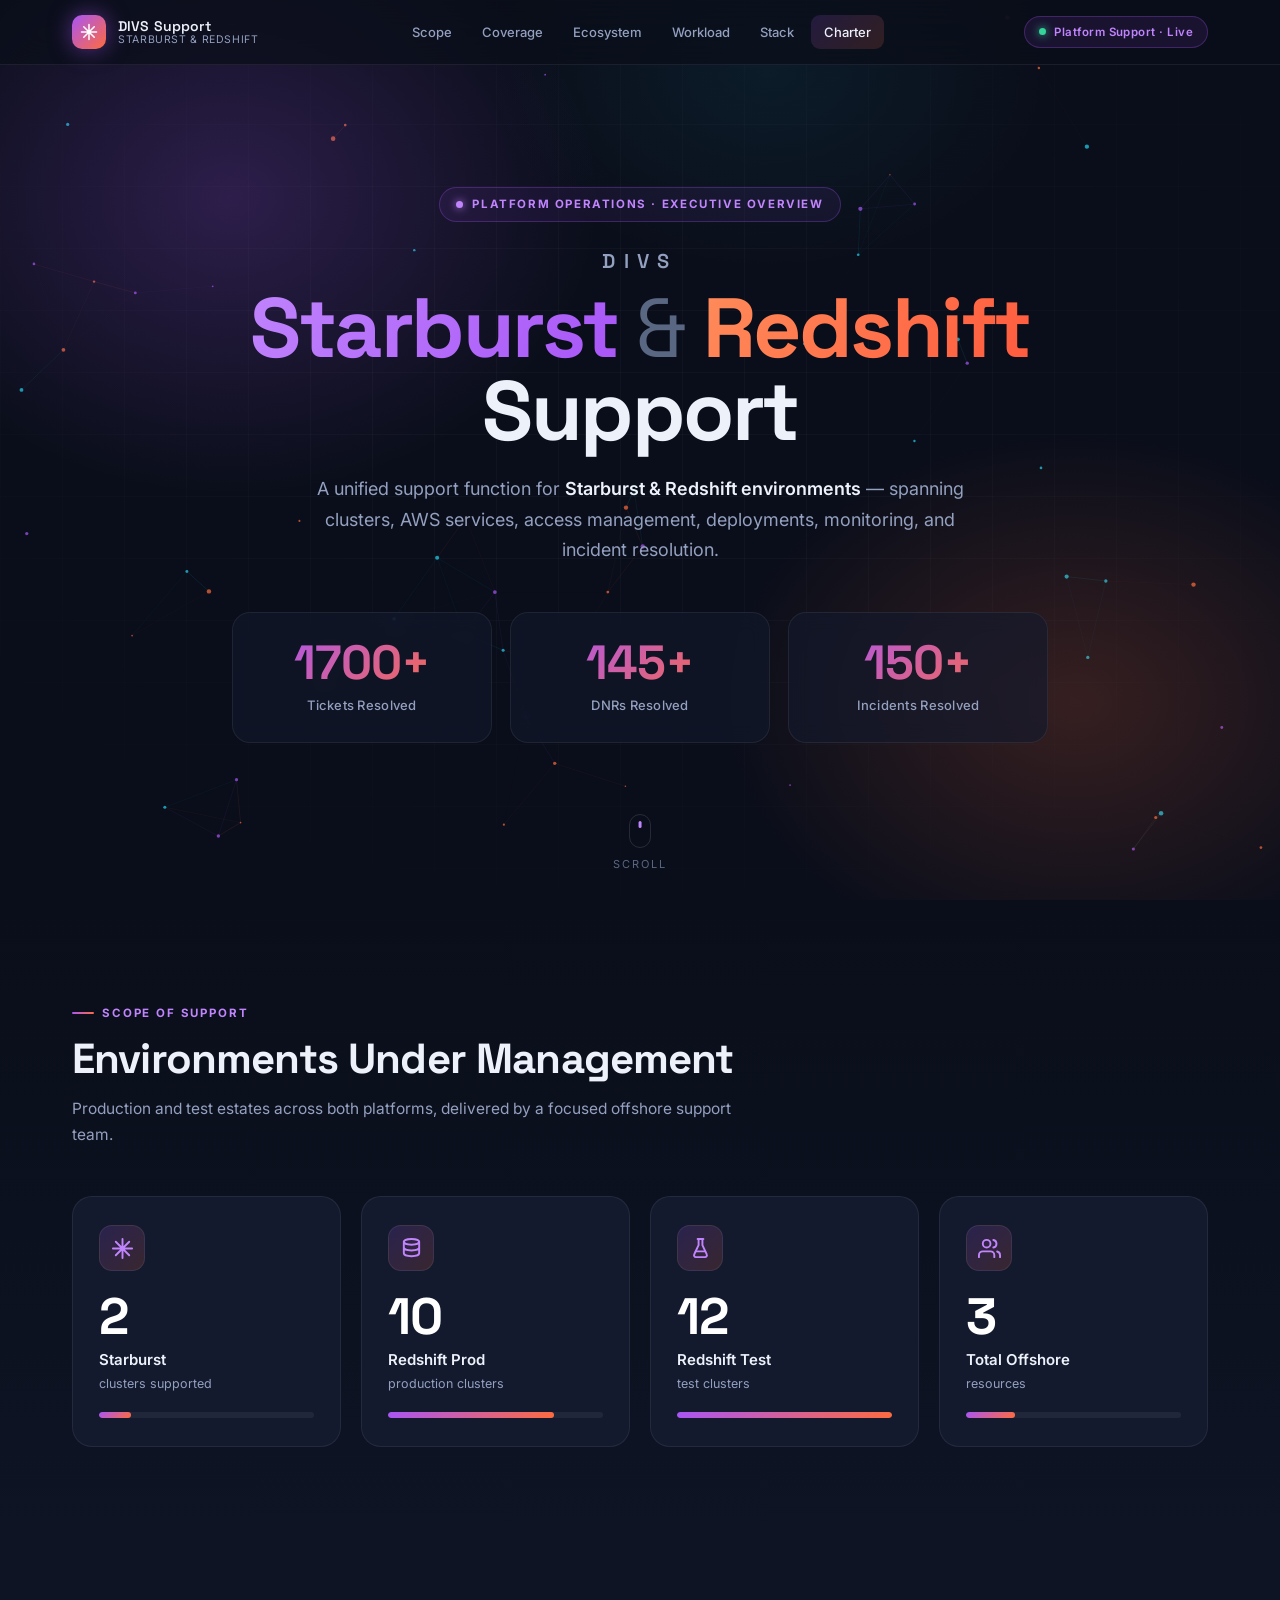
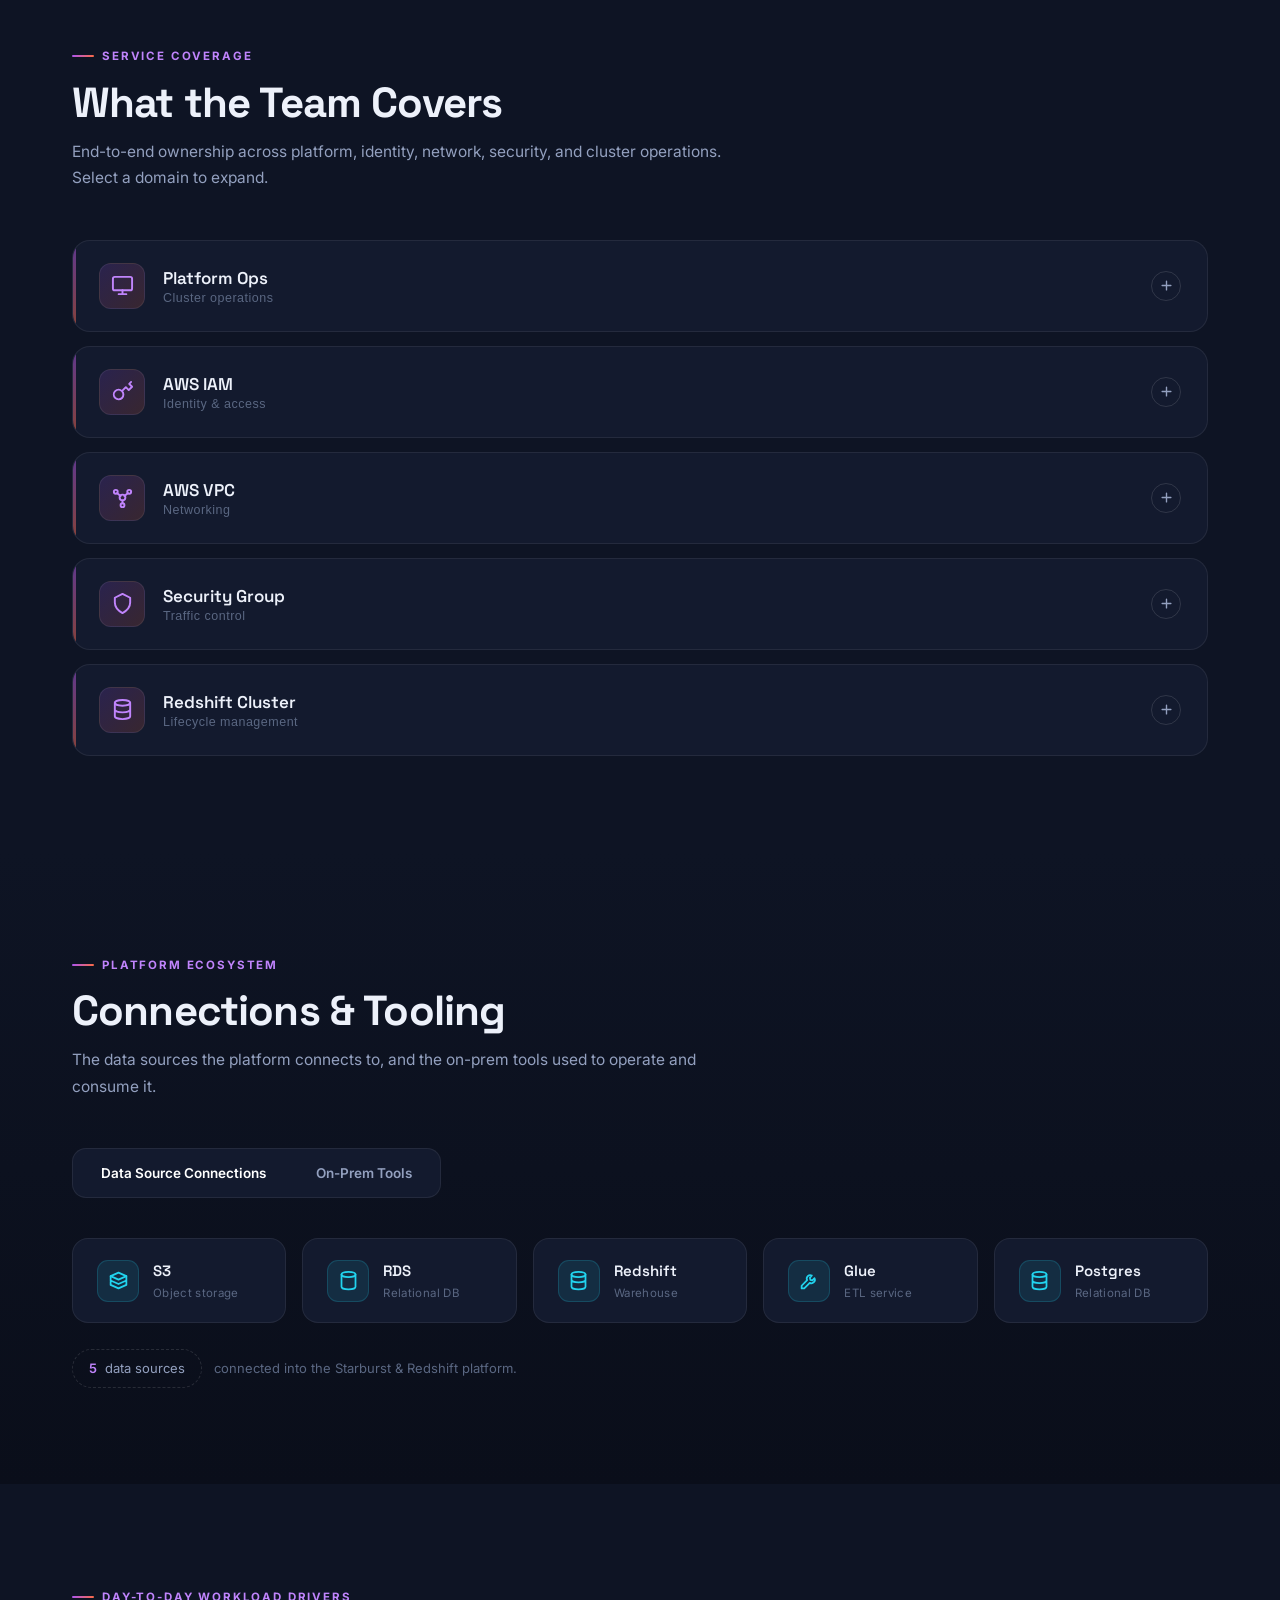
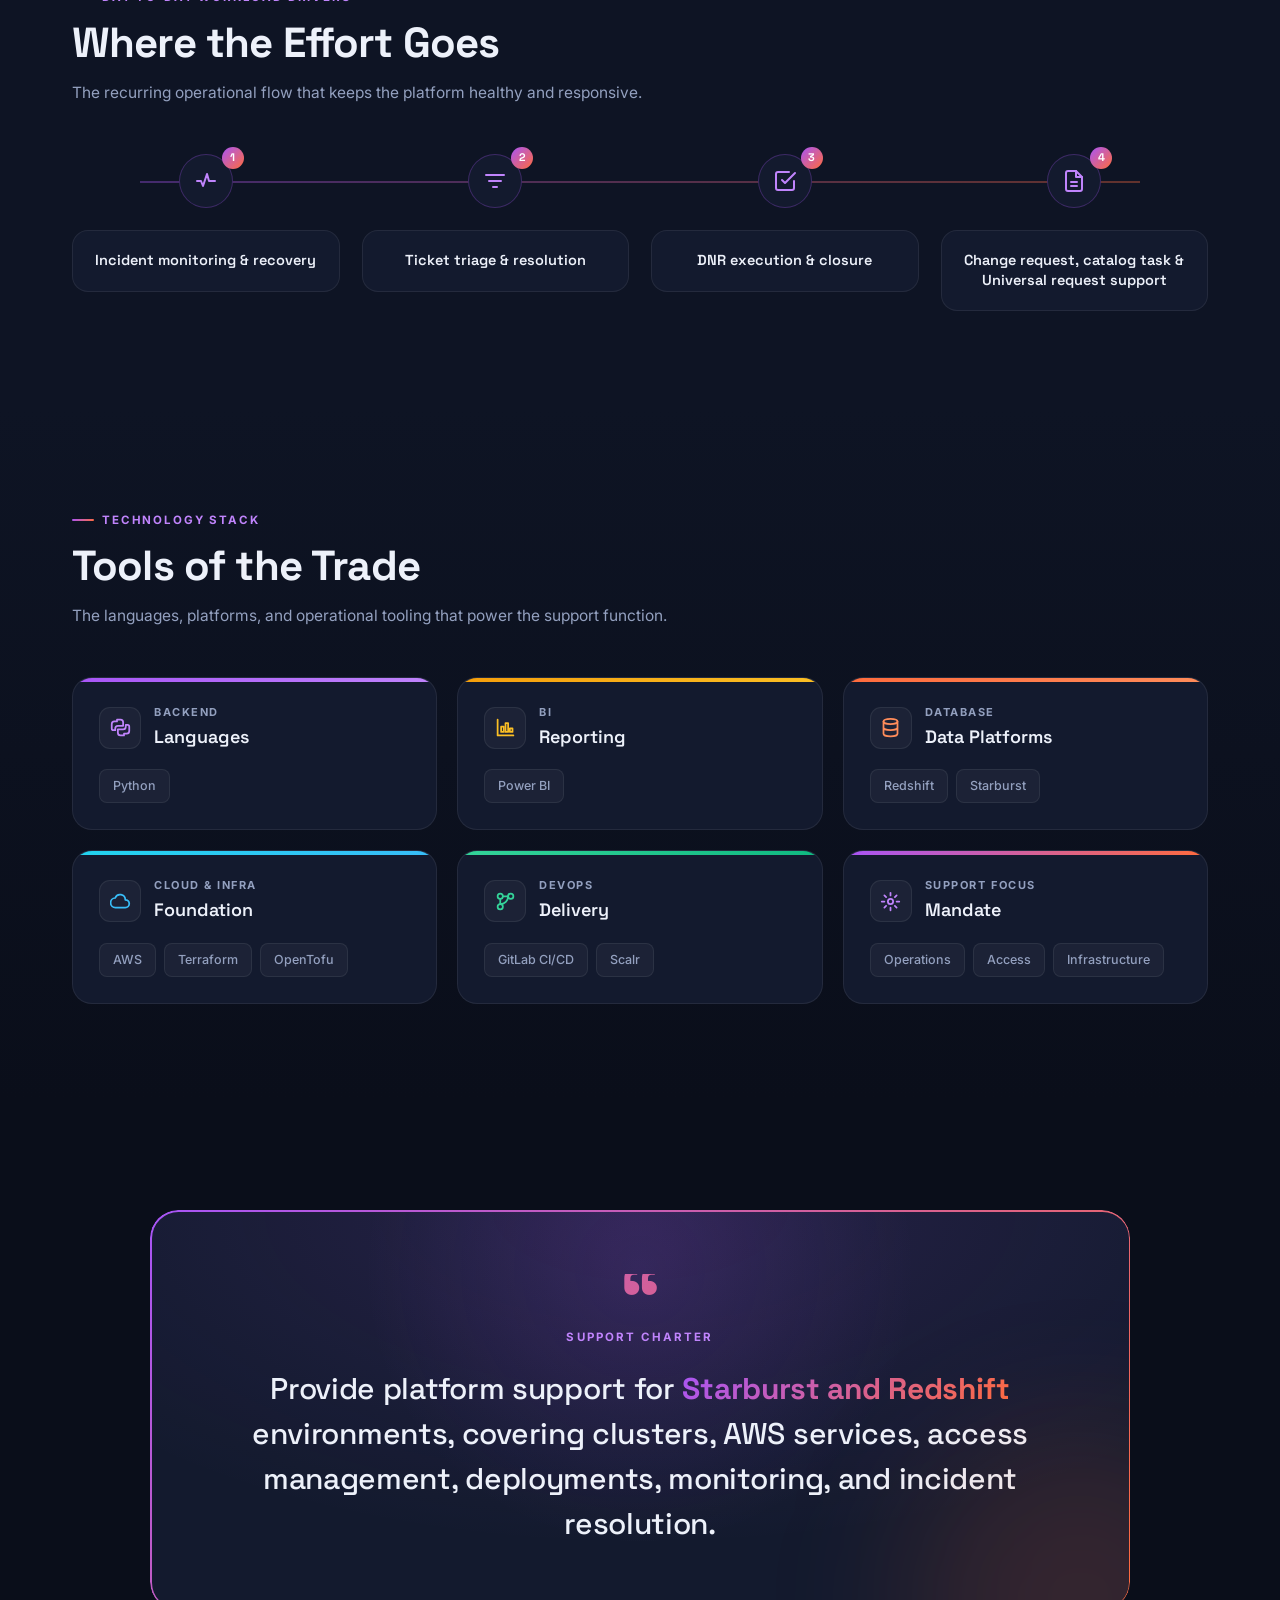
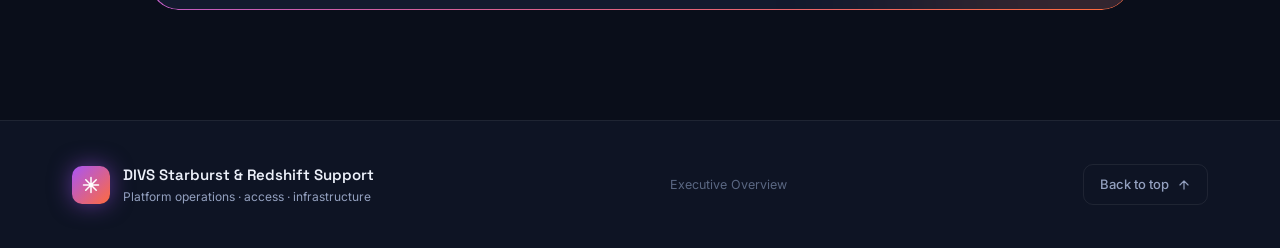
==== commit 3d73de78: "Add hover interactions to Ecosystem, Workload timeline and Charter Platform Ecosystem: inactive tabs" ====
--- a/divs-support/index.html
+++ b/divs-support/index.html
@@ -236,7 +236,8 @@
   /* ───────── ECOSYSTEM ───────── */
   .eco{background:linear-gradient(180deg,var(--bg-1),var(--bg-0))}
   .tabs{display:inline-flex;gap:6px;padding:6px;border:1px solid var(--line);border-radius:14px;background:var(--bg-2);margin-bottom:40px}
-  .tab{border:0;background:none;cursor:pointer;color:var(--muted);font-family:var(--font-body);font-size:13.5px;font-weight:600;padding:10px 22px;border-radius:9px;transition:color .25s;position:relative}
+  .tab{border:0;background:none;cursor:pointer;color:var(--muted);font-family:var(--font-body);font-size:13.5px;font-weight:600;padding:10px 22px;border-radius:9px;transition:color .25s,background .25s;position:relative}
+  .tab:not(.active):hover{color:var(--text);background:rgba(255,255,255,.05)}
   .tab.active{color:#fff}
   .tab.active::before{content:'';position:absolute;inset:0;border-radius:9px;background:var(--grad);z-index:-1;box-shadow:0 6px 18px -6px rgba(168,85,247,.7)}
   .tab-panel{display:none;animation:fadeUp .5s ease}
@@ -244,18 +245,26 @@
   @keyframes fadeUp{from{opacity:0;transform:translateY(14px)}to{opacity:1;transform:none}}
   .nodes{display:flex;flex-wrap:wrap;gap:16px}
   .node{
+    --nacc:var(--cyan);
     position:relative;display:flex;align-items:center;gap:14px;
     border:1px solid var(--line);background:var(--bg-2);border-radius:16px;
     padding:20px 24px;min-width:190px;flex:1 1 190px;max-width:230px;
-    transition:transform .3s,border-color .3s,box-shadow .3s;cursor:default;
-  }
-  .node:hover{transform:translateY(-5px);border-color:var(--star-bd);box-shadow:var(--shadow)}
-  .node-ico{width:42px;height:42px;border-radius:11px;display:flex;align-items:center;justify-content:center;flex-shrink:0;background:rgba(34,211,238,.1);border:1px solid rgba(34,211,238,.18)}
-  .node-ico svg{width:21px;height:21px;color:var(--cyan)}
+    transition:transform .4s cubic-bezier(.2,.8,.2,1),border-color .4s,box-shadow .4s,background .4s;cursor:default;
+  }
+  .node.tool{--nacc:var(--red-lt)}
+  .node:hover{transform:translateY(-6px);border-color:color-mix(in srgb,var(--nacc) 50%,transparent);
+    background:radial-gradient(260px circle at var(--mx,50%) var(--my,50%),color-mix(in srgb,var(--nacc) 16%,transparent),transparent 60%),var(--bg-3);
+    box-shadow:0 26px 50px -24px color-mix(in srgb,var(--nacc) 55%,transparent)}
+  .node-ico{width:42px;height:42px;border-radius:11px;display:flex;align-items:center;justify-content:center;flex-shrink:0;background:rgba(34,211,238,.1);border:1px solid rgba(34,211,238,.18);
+    transition:transform .45s cubic-bezier(.2,.8,.2,1),background .45s,border-color .45s,box-shadow .45s}
+  .node-ico svg{width:21px;height:21px;color:var(--cyan);transition:color .45s}
   .node.tool .node-ico{background:rgba(255,107,61,.1);border-color:rgba(255,107,61,.2)}
   .node.tool .node-ico svg{color:var(--red-lt)}
+  .node:hover .node-ico{transform:translateY(-2px) scale(1.1);background:var(--nacc);border-color:transparent;box-shadow:0 10px 22px -6px color-mix(in srgb,var(--nacc) 65%,transparent)}
+  .node:hover .node-ico svg{color:var(--bg-0)}
   .node-name{font-family:var(--font-display);font-size:15px;font-weight:600}
-  .node-kind{font-size:11.5px;color:var(--faint);margin-top:1px;letter-spacing:.03em}
+  .node-kind{font-size:11.5px;color:var(--faint);margin-top:1px;letter-spacing:.03em;transition:color .4s}
+  .node:hover .node-kind{color:var(--muted)}
   /* tooltip */
   .tip{position:relative}
   .tip[data-tip]:hover::after{
@@ -277,13 +286,21 @@
   .timeline::before{content:'';position:absolute;top:27px;left:6%;right:6%;height:2px;background:linear-gradient(90deg,var(--star),var(--red));opacity:.35}
   .step{position:relative;text-align:center}
   .step-node{width:54px;height:54px;border-radius:50%;margin:0 auto 22px;display:flex;align-items:center;justify-content:center;
-    background:var(--bg-2);border:1px solid var(--star-bd);position:relative;z-index:2;transition:transform .3s,box-shadow .3s}
-  .step-node svg{width:24px;height:24px;color:var(--star-lt)}
-  .step:hover .step-node{transform:translateY(-4px) scale(1.05);box-shadow:0 0 24px rgba(168,85,247,.4)}
-  .step-no{position:absolute;top:-8px;right:calc(50% - 38px);font-family:var(--font-display);font-size:11px;font-weight:700;color:#fff;background:var(--grad);width:22px;height:22px;border-radius:50%;display:flex;align-items:center;justify-content:center;z-index:3}
-  .step-card{background:var(--bg-2);border:1px solid var(--line);border-radius:16px;padding:20px 18px;transition:border-color .3s,transform .3s}
-  .step:hover .step-card{border-color:var(--star-bd);transform:translateY(-3px)}
-  .step-title{font-family:var(--font-display);font-size:14.5px;font-weight:600;line-height:1.35}
+    background:var(--bg-2);border:1px solid var(--star-bd);position:relative;z-index:2;
+    transition:transform .4s cubic-bezier(.2,.8,.2,1),background .4s,border-color .4s,box-shadow .4s}
+  .step-node svg{width:24px;height:24px;color:var(--star-lt);transition:color .4s}
+  .step:hover .step-node{transform:translateY(-4px) scale(1.08);background:var(--grad);border-color:transparent;box-shadow:0 0 30px rgba(168,85,247,.55)}
+  .step:hover .step-node svg{color:#fff}
+  .step-no{position:absolute;top:-8px;right:calc(50% - 38px);font-family:var(--font-display);font-size:11px;font-weight:700;color:#fff;background:var(--grad);width:22px;height:22px;border-radius:50%;display:flex;align-items:center;justify-content:center;z-index:3;transition:transform .35s,box-shadow .35s}
+  .step:hover .step-no{transform:scale(1.12);box-shadow:0 4px 14px -2px rgba(255,107,61,.6)}
+  .step-card{position:relative;overflow:hidden;background:var(--bg-2);border:1px solid var(--line);border-radius:16px;padding:20px 18px;
+    transition:border-color .4s,transform .4s cubic-bezier(.2,.8,.2,1),box-shadow .4s,background .4s}
+  .step-card::before{content:'';position:absolute;inset:0;border-radius:inherit;pointer-events:none;z-index:0;opacity:0;transition:opacity .4s;
+    background:radial-gradient(300px circle at var(--mx,50%) var(--my,50%),rgba(168,85,247,.16),rgba(255,107,61,.07) 40%,transparent 64%)}
+  .step:hover .step-card{border-color:transparent;background:var(--bg-3);transform:translateY(-4px);
+    box-shadow:0 24px 46px -24px rgba(168,85,247,.5),0 6px 18px -12px rgba(255,107,61,.36)}
+  .step:hover .step-card::before{opacity:1}
+  .step-title{position:relative;z-index:1;font-family:var(--font-display);font-size:14.5px;font-weight:600;line-height:1.35}
 
   /* ───────── TECH STACK ───────── */
   .stack{background:linear-gradient(180deg,var(--bg-1),var(--bg-0))}
@@ -317,12 +334,18 @@
 
   /* ───────── CHARTER ───────── */
   .charter{background:var(--bg-0);padding:110px 0}
-  .charter-card{position:relative;max-width:980px;margin:0 auto;text-align:center;border-radius:28px;padding:64px 48px;
-    background:radial-gradient(120% 140% at 50% 0%,rgba(168,85,247,.12),transparent 60%),var(--bg-2);overflow:hidden}
-  .charter-card::before{content:'';position:absolute;inset:0;border-radius:28px;padding:1.5px;background:var(--grad);
+  .charter-card{position:relative;max-width:980px;margin:0 auto;text-align:center;border-radius:28px;padding:64px 48px;overflow:hidden;
+    background:radial-gradient(500px circle at var(--mx,50%) var(--my,15%),rgba(168,85,247,.14),transparent 55%),radial-gradient(120% 140% at 50% 0%,rgba(168,85,247,.12),transparent 60%),var(--bg-2);
+    transition:transform .5s cubic-bezier(.2,.8,.2,1),box-shadow .5s}
+  .charter-card:hover{transform:translateY(-4px);box-shadow:0 40px 80px -40px rgba(168,85,247,.5),0 10px 30px -16px rgba(255,107,61,.4)}
+  .charter-card::before{content:'';position:absolute;inset:0;border-radius:28px;padding:1.5px;background:linear-gradient(135deg,#A855F7,#FF6B3D,#A855F7);background-size:200% 200%;
     -webkit-mask:linear-gradient(#000 0 0) content-box,linear-gradient(#000 0 0);-webkit-mask-composite:xor;mask-composite:exclude}
-  .charter-card::after{content:'';position:absolute;width:340px;height:340px;border-radius:50%;filter:blur(70px);background:rgba(255,107,61,.14);bottom:-160px;right:-120px}
-  .q-mark{font-family:var(--font-display);font-size:80px;line-height:.6;font-weight:700;background:var(--grad);-webkit-background-clip:text;background-clip:text;-webkit-text-fill-color:transparent;display:block;margin-bottom:6px}
+  .charter-card:hover::before{animation:borderFlow 4s linear infinite}
+  @keyframes borderFlow{to{background-position:200% 0}}
+  .charter-card::after{content:'';position:absolute;width:340px;height:340px;border-radius:50%;filter:blur(70px);background:rgba(255,107,61,.14);bottom:-160px;right:-120px;transition:transform .6s cubic-bezier(.2,.8,.2,1),background .6s}
+  .charter-card:hover::after{transform:scale(1.18);background:rgba(255,107,61,.2)}
+  .q-mark{font-family:var(--font-display);font-size:80px;line-height:.6;font-weight:700;background:var(--grad);-webkit-background-clip:text;background-clip:text;-webkit-text-fill-color:transparent;display:block;margin-bottom:6px;transition:transform .5s cubic-bezier(.2,.8,.2,1)}
+  .charter-card:hover .q-mark{transform:scale(1.08) rotate(-4deg)}
   .charter-label{font-size:11.5px;font-weight:700;letter-spacing:.18em;text-transform:uppercase;color:var(--star-lt);margin-bottom:20px;position:relative}
   .charter-text{position:relative;font-family:var(--font-display);font-weight:500;font-size:clamp(20px,2.6vw,30px);line-height:1.5;letter-spacing:-.01em;color:var(--text)}
   .charter-text b{background:var(--grad);-webkit-background-clip:text;background-clip:text;-webkit-text-fill-color:transparent;font-weight:700}
@@ -712,7 +735,7 @@
 
   /* ── Cursor-follow spotlight (scope cards, coverage rows, tech cards) ── */
   if (!reduce){
-    document.querySelectorAll('.scope-grid .stat, .cov, .tcard').forEach(function(card){
+    document.querySelectorAll('.scope-grid .stat, .cov, .tcard, .node, .step-card, .charter-card').forEach(function(card){
       card.addEventListener('pointermove', function(e){
         var r = card.getBoundingClientRect();
         card.style.setProperty('--mx', ((e.clientX - r.left) / r.width * 100) + '%');
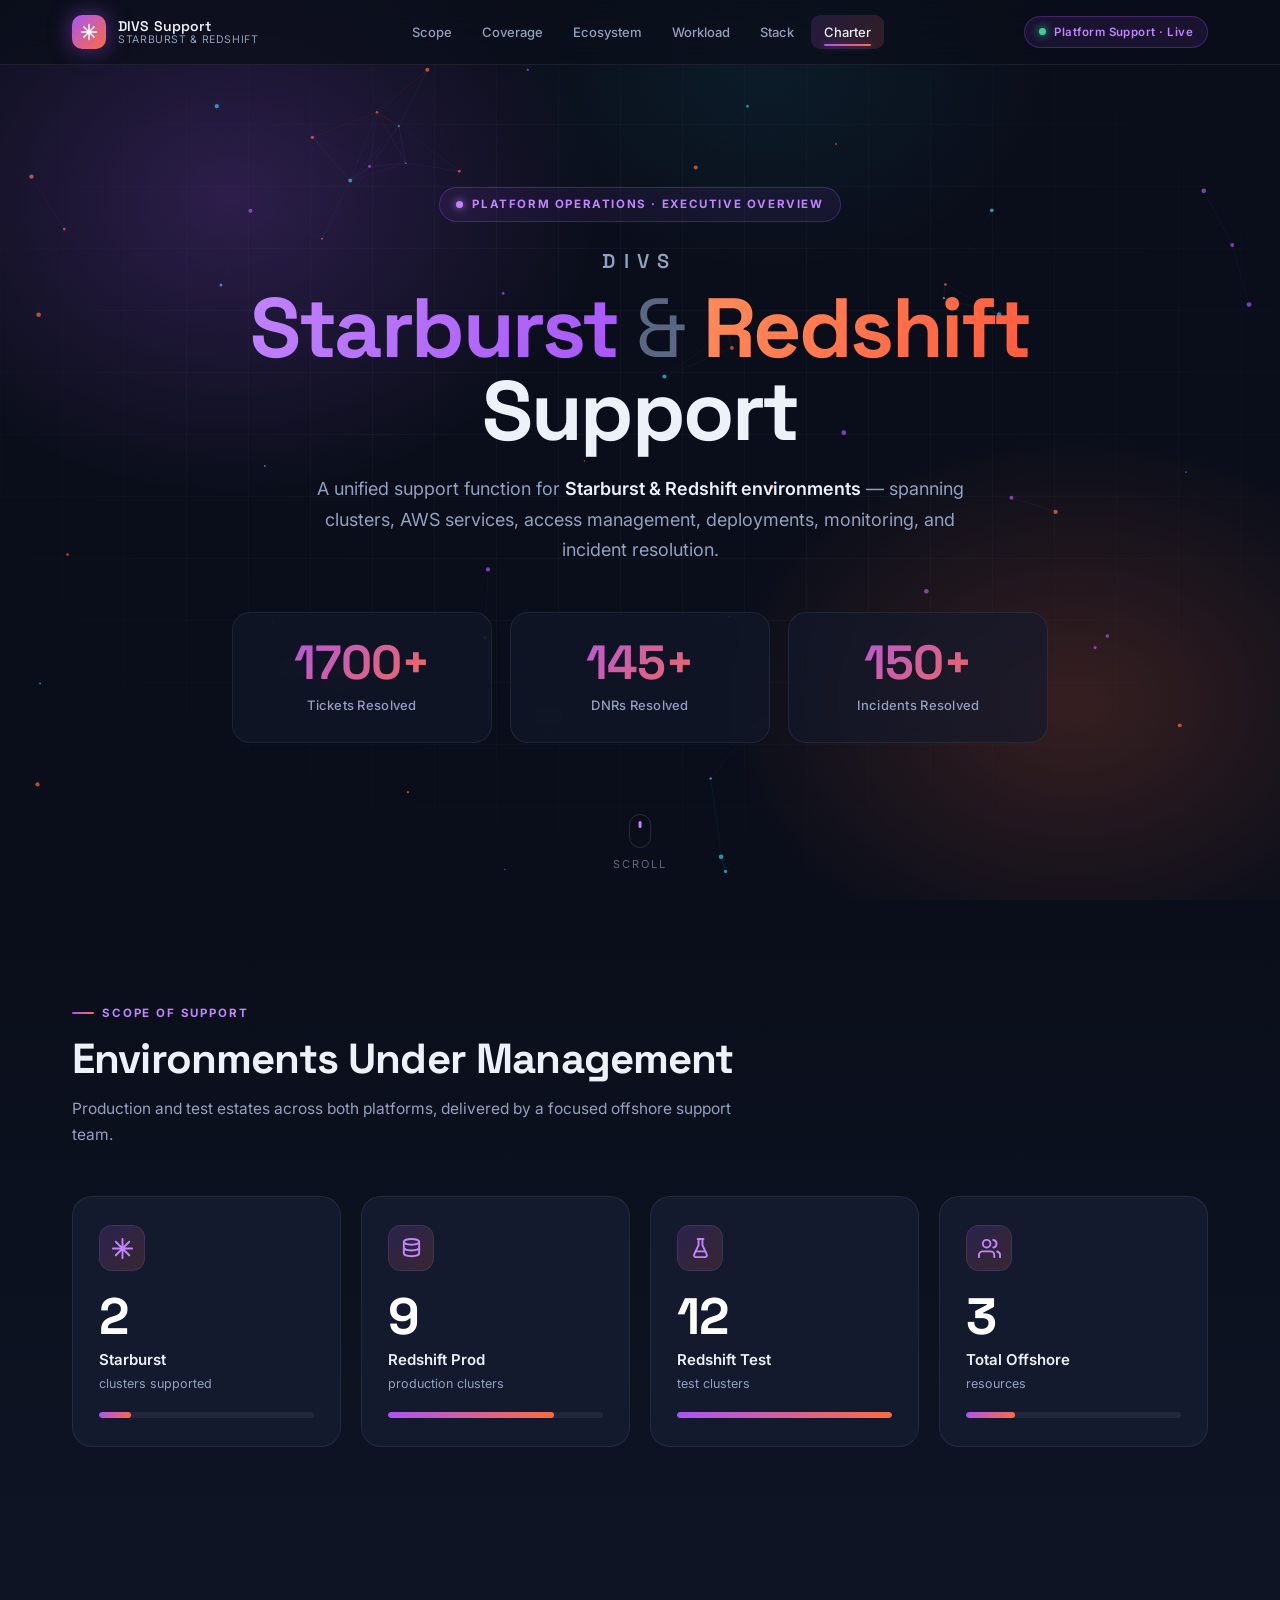
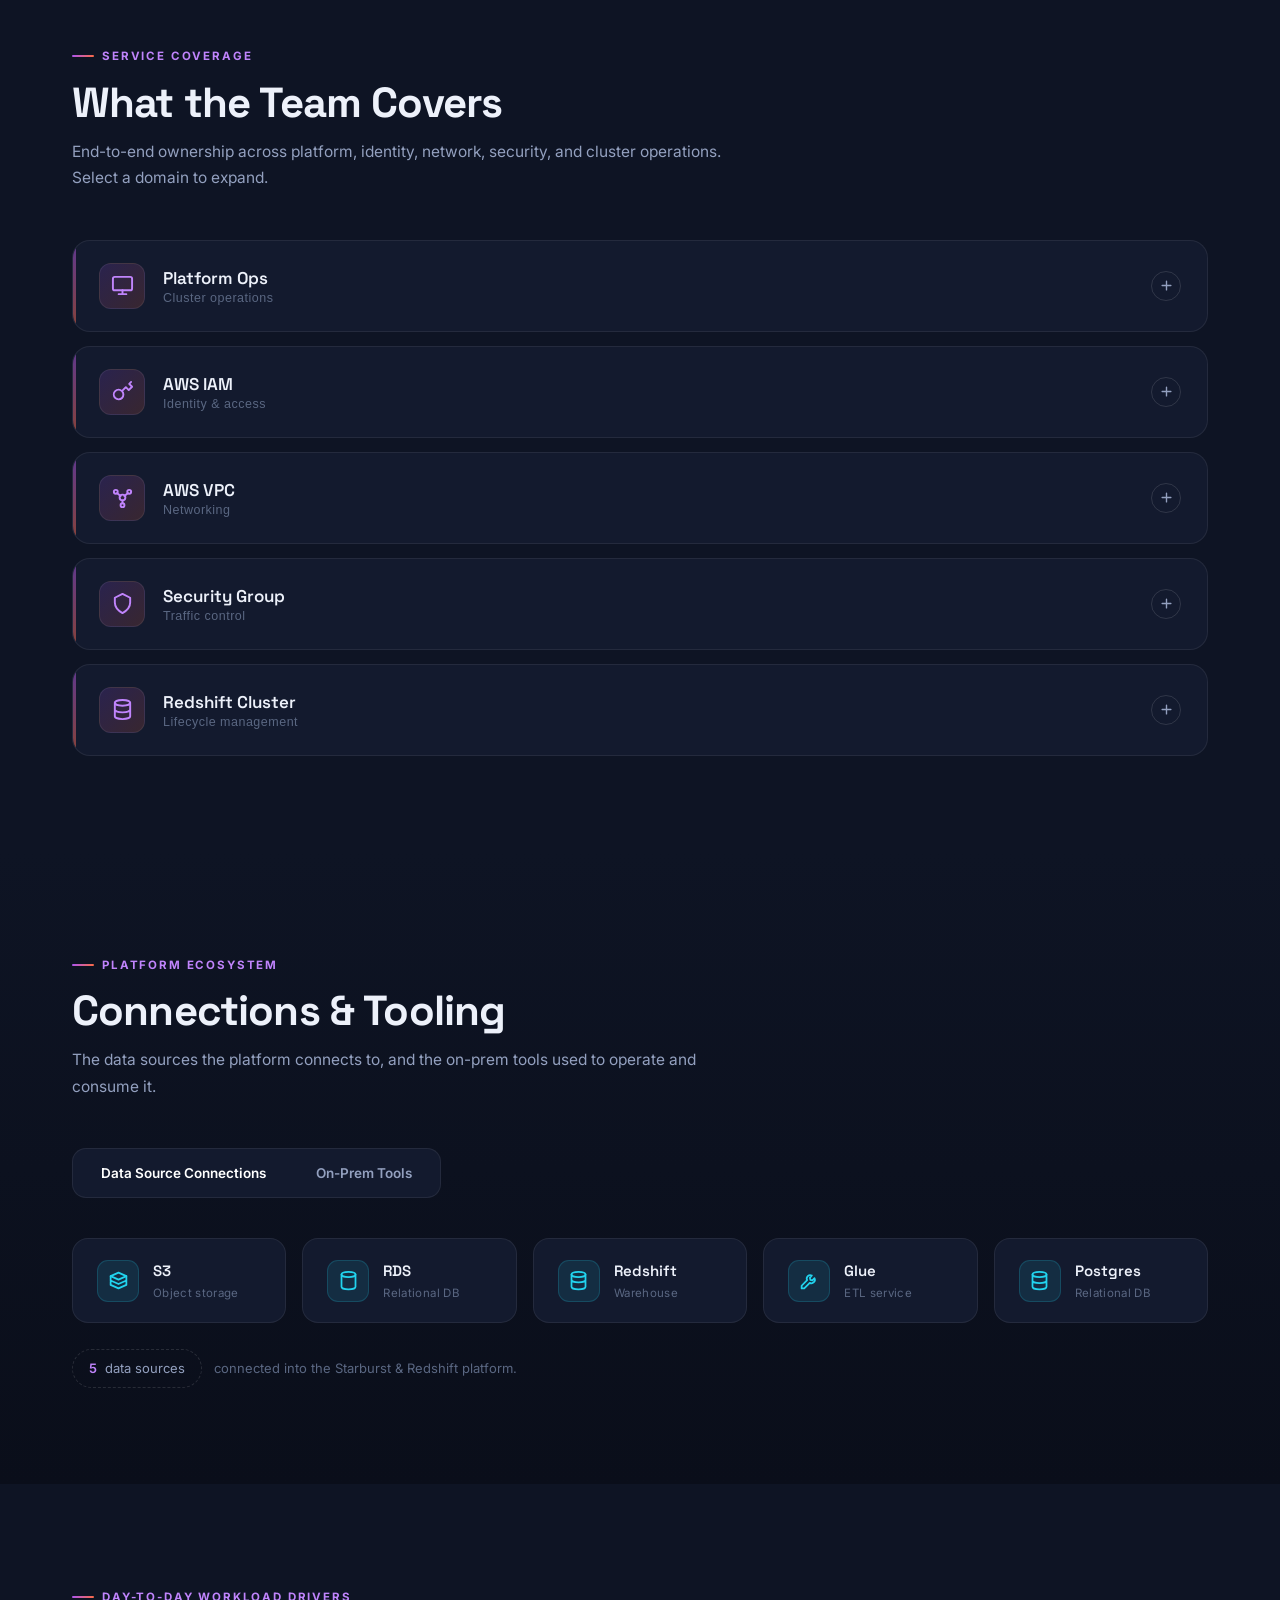
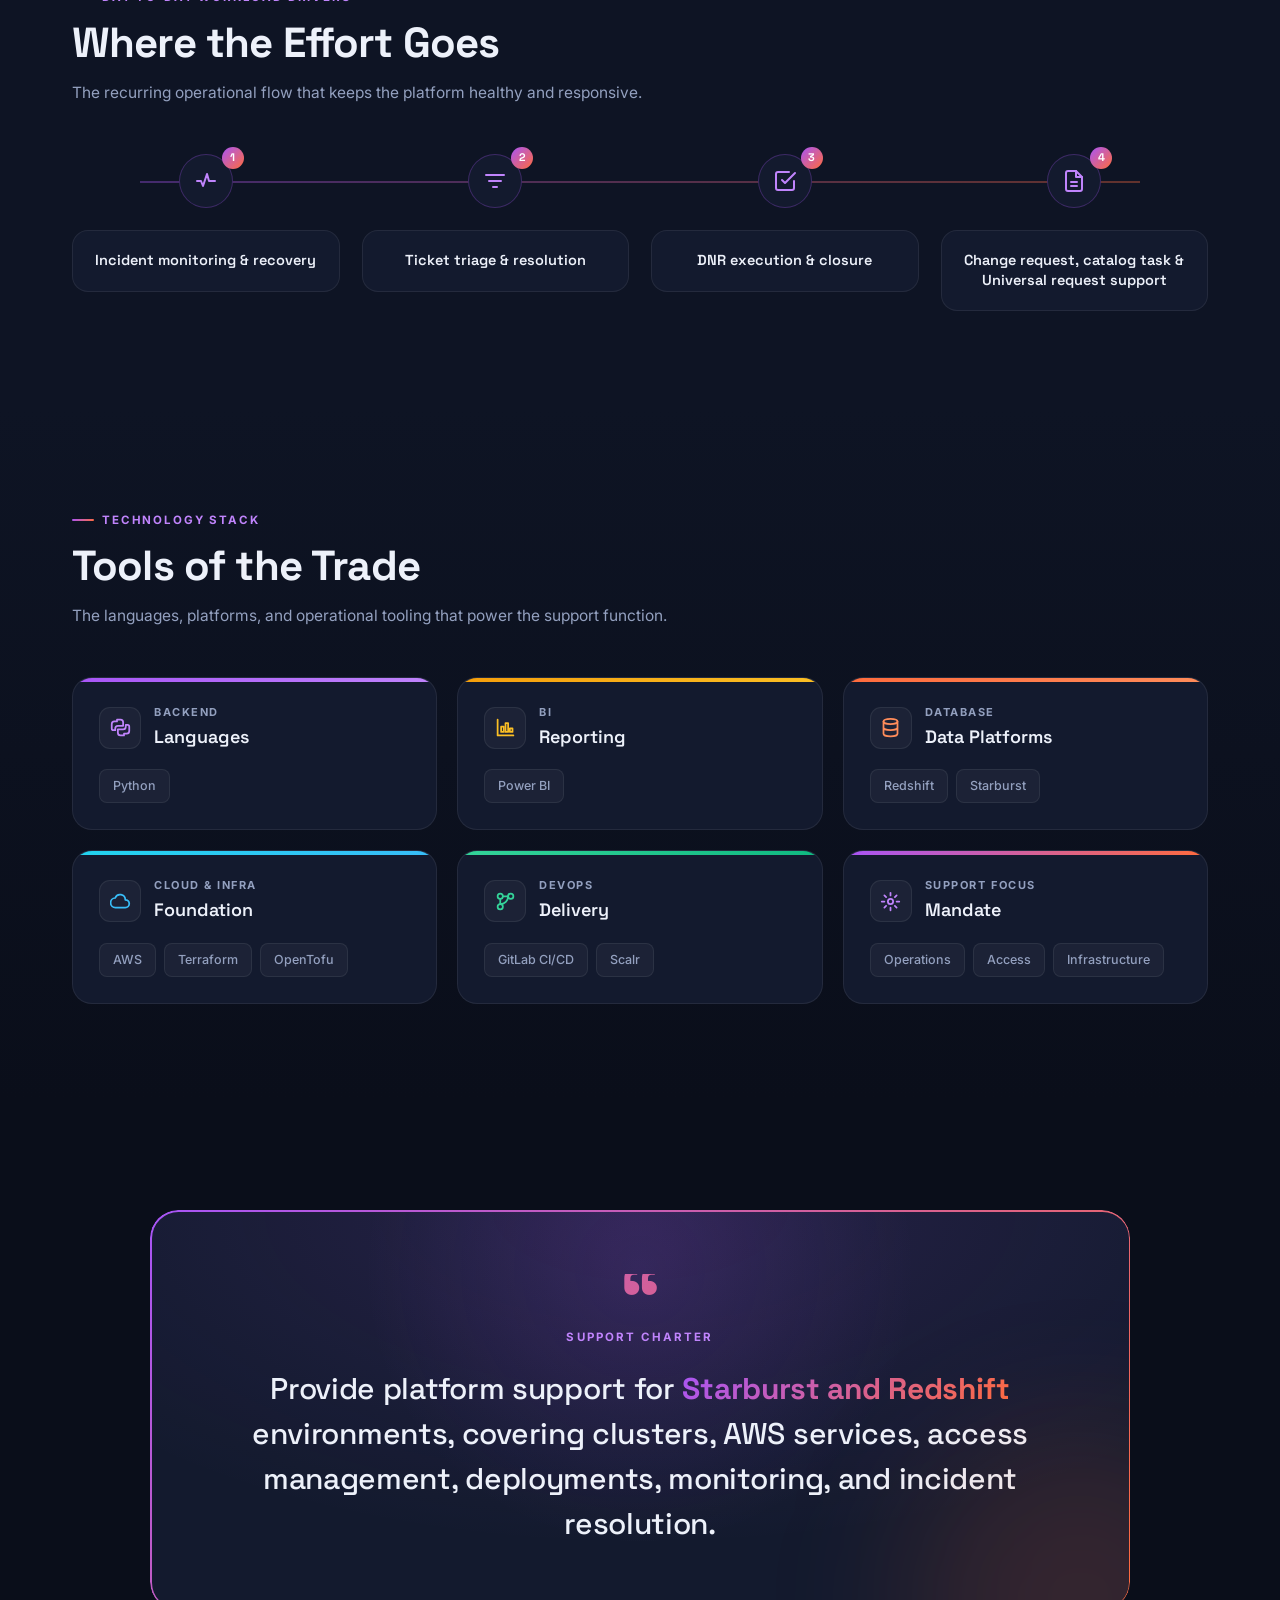
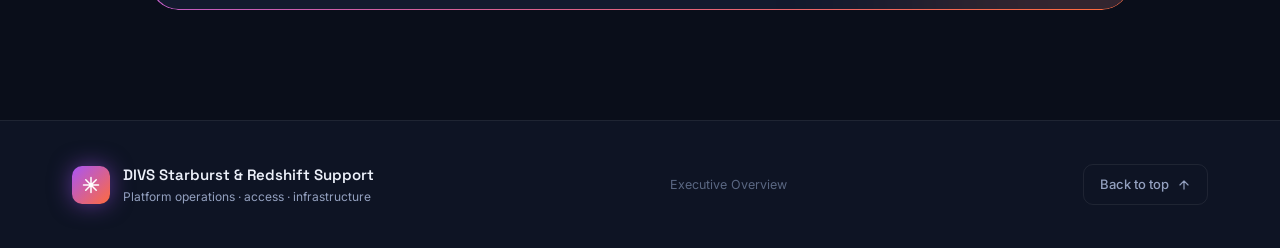
==== commit 388c0a4d: "Add hover interactions to header navigation links Nav links now brighten to white with a faint glow " ====
--- a/divs-support/index.html
+++ b/divs-support/index.html
@@ -74,11 +74,16 @@
   .brand-name small{display:block;font-family:var(--font-body);font-weight:400;font-size:10.5px;color:var(--muted);letter-spacing:.06em;text-transform:uppercase}
   .nav-links{display:flex;gap:4px}
   .nav-links a{
-    text-decoration:none;color:var(--muted);font-size:13px;font-weight:500;
-    padding:7px 13px;border-radius:9px;transition:color .2s,background .2s;
-  }
-  .nav-links a:hover{color:var(--text);background:rgba(255,255,255,.05)}
+    position:relative;text-decoration:none;color:var(--muted);font-size:13px;font-weight:500;
+    padding:7px 13px;border-radius:9px;transition:color .25s,background .25s,transform .25s;
+  }
+  .nav-links a::after{content:'';position:absolute;left:13px;right:13px;bottom:3px;height:2px;border-radius:2px;
+    background:var(--grad);box-shadow:0 0 8px rgba(168,85,247,.55);
+    transform:scaleX(0);transform-origin:center;transition:transform .3s cubic-bezier(.2,.8,.2,1)}
+  .nav-links a:hover{color:var(--text);background:rgba(255,255,255,.05);transform:translateY(-1px);text-shadow:0 0 12px rgba(168,85,247,.35)}
+  .nav-links a:hover::after{transform:scaleX(1)}
   .nav-links a.active{color:var(--text);background:var(--grad-soft)}
+  .nav-links a.active::after{transform:scaleX(1)}
   .status-pill{
     display:inline-flex;align-items:center;gap:8px;
     border:1px solid var(--star-bd);background:rgba(168,85,247,.1);
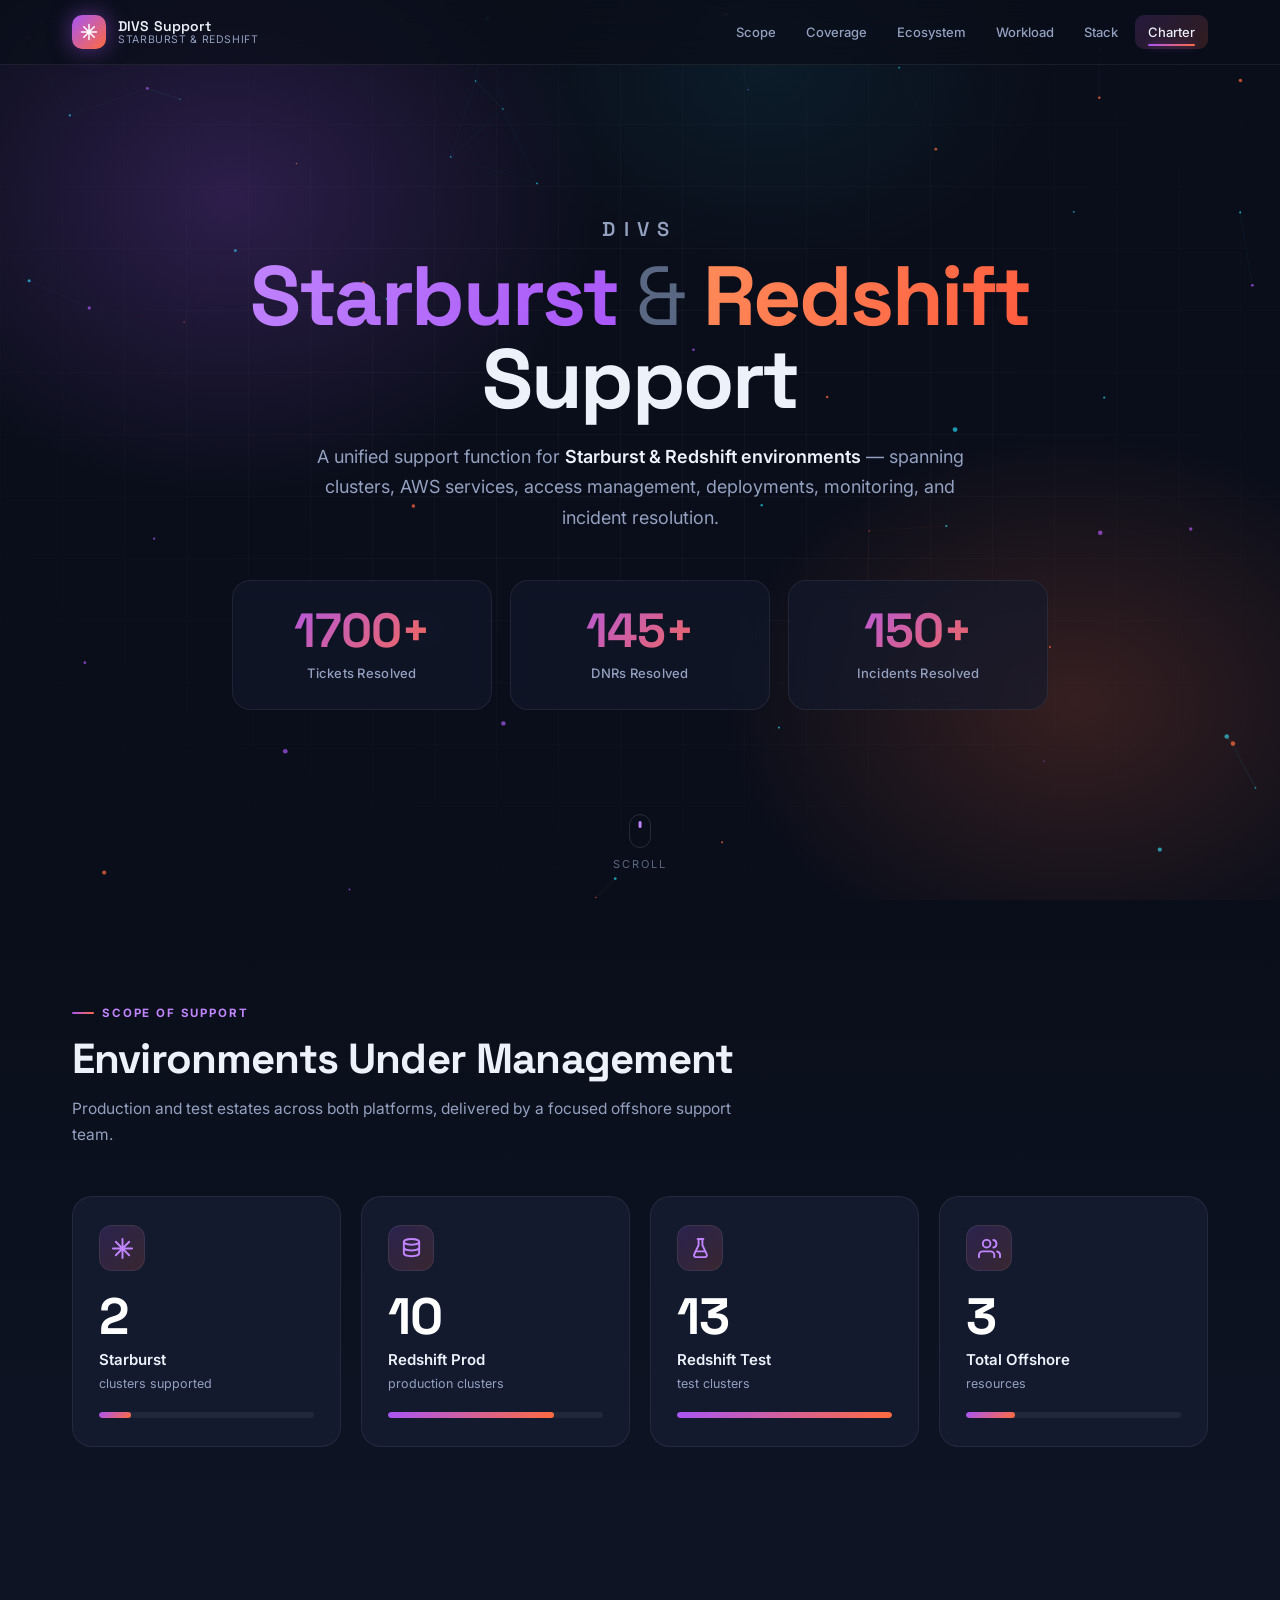
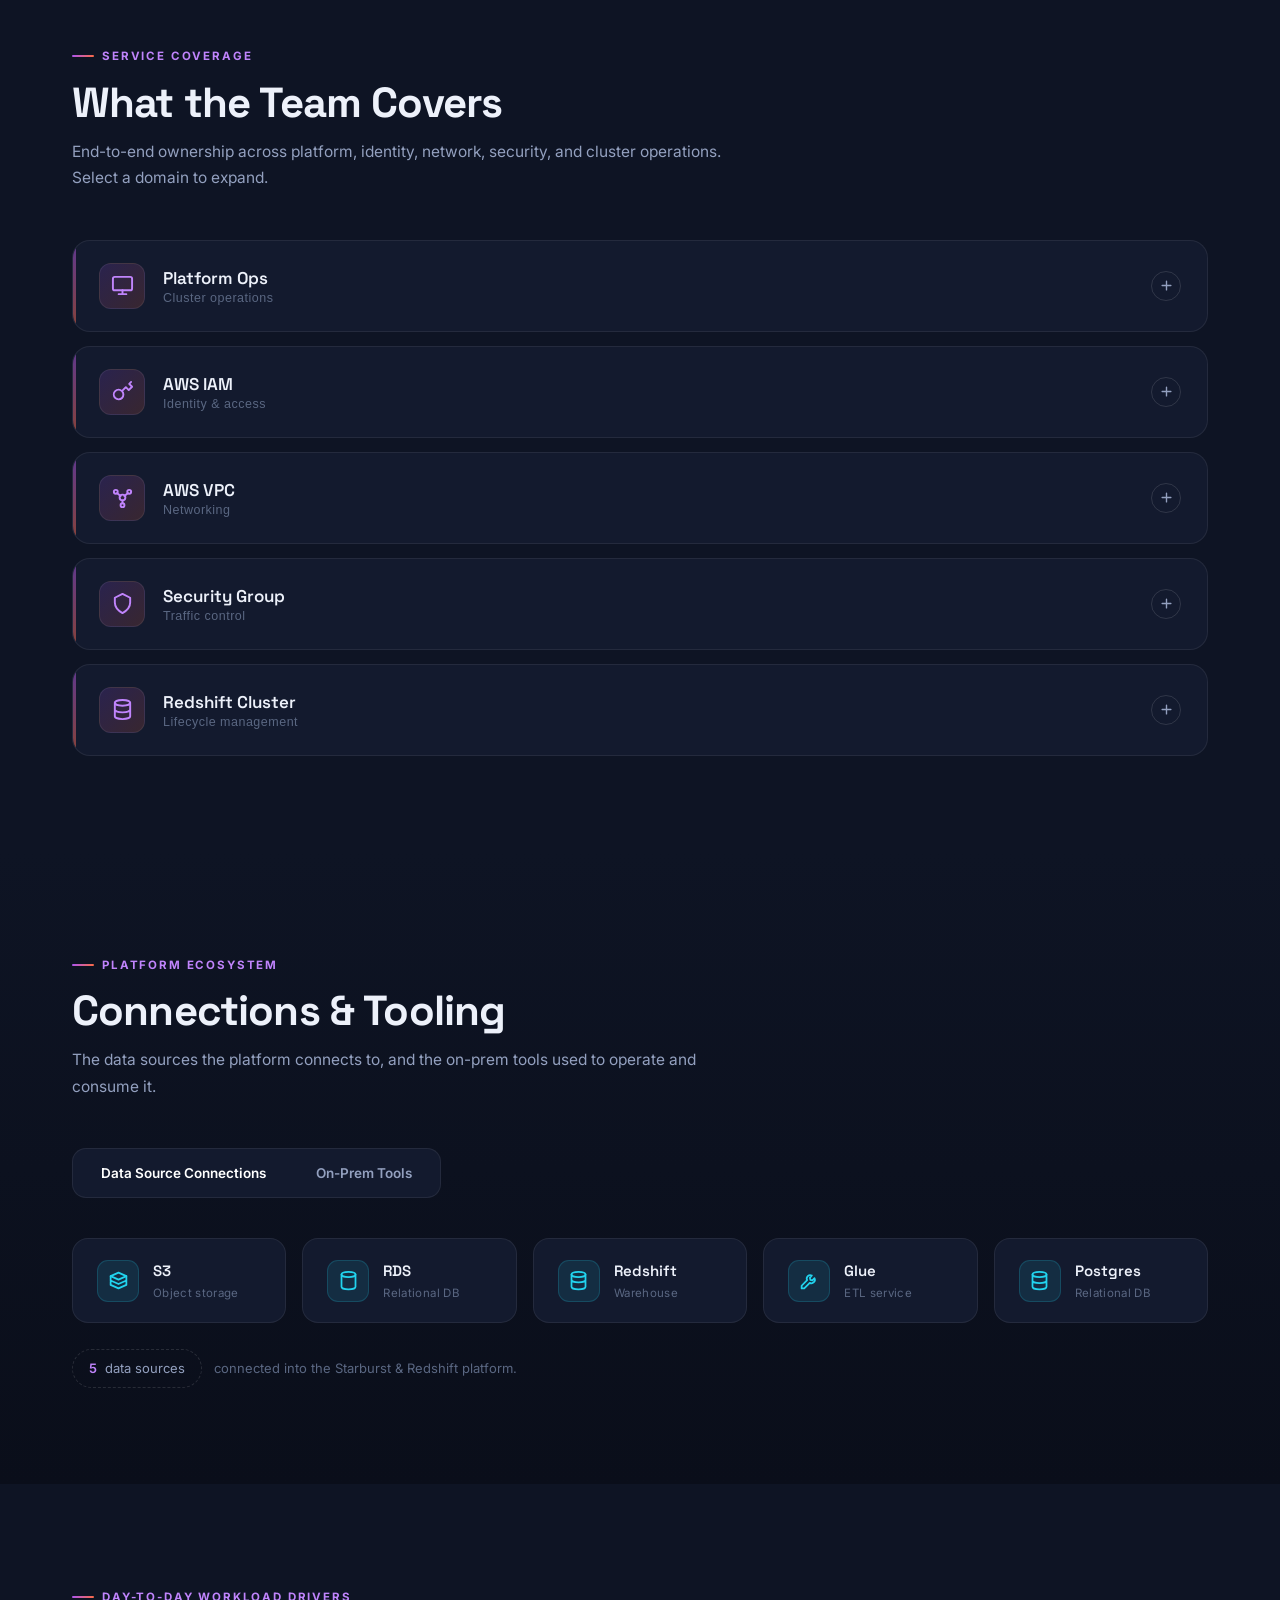
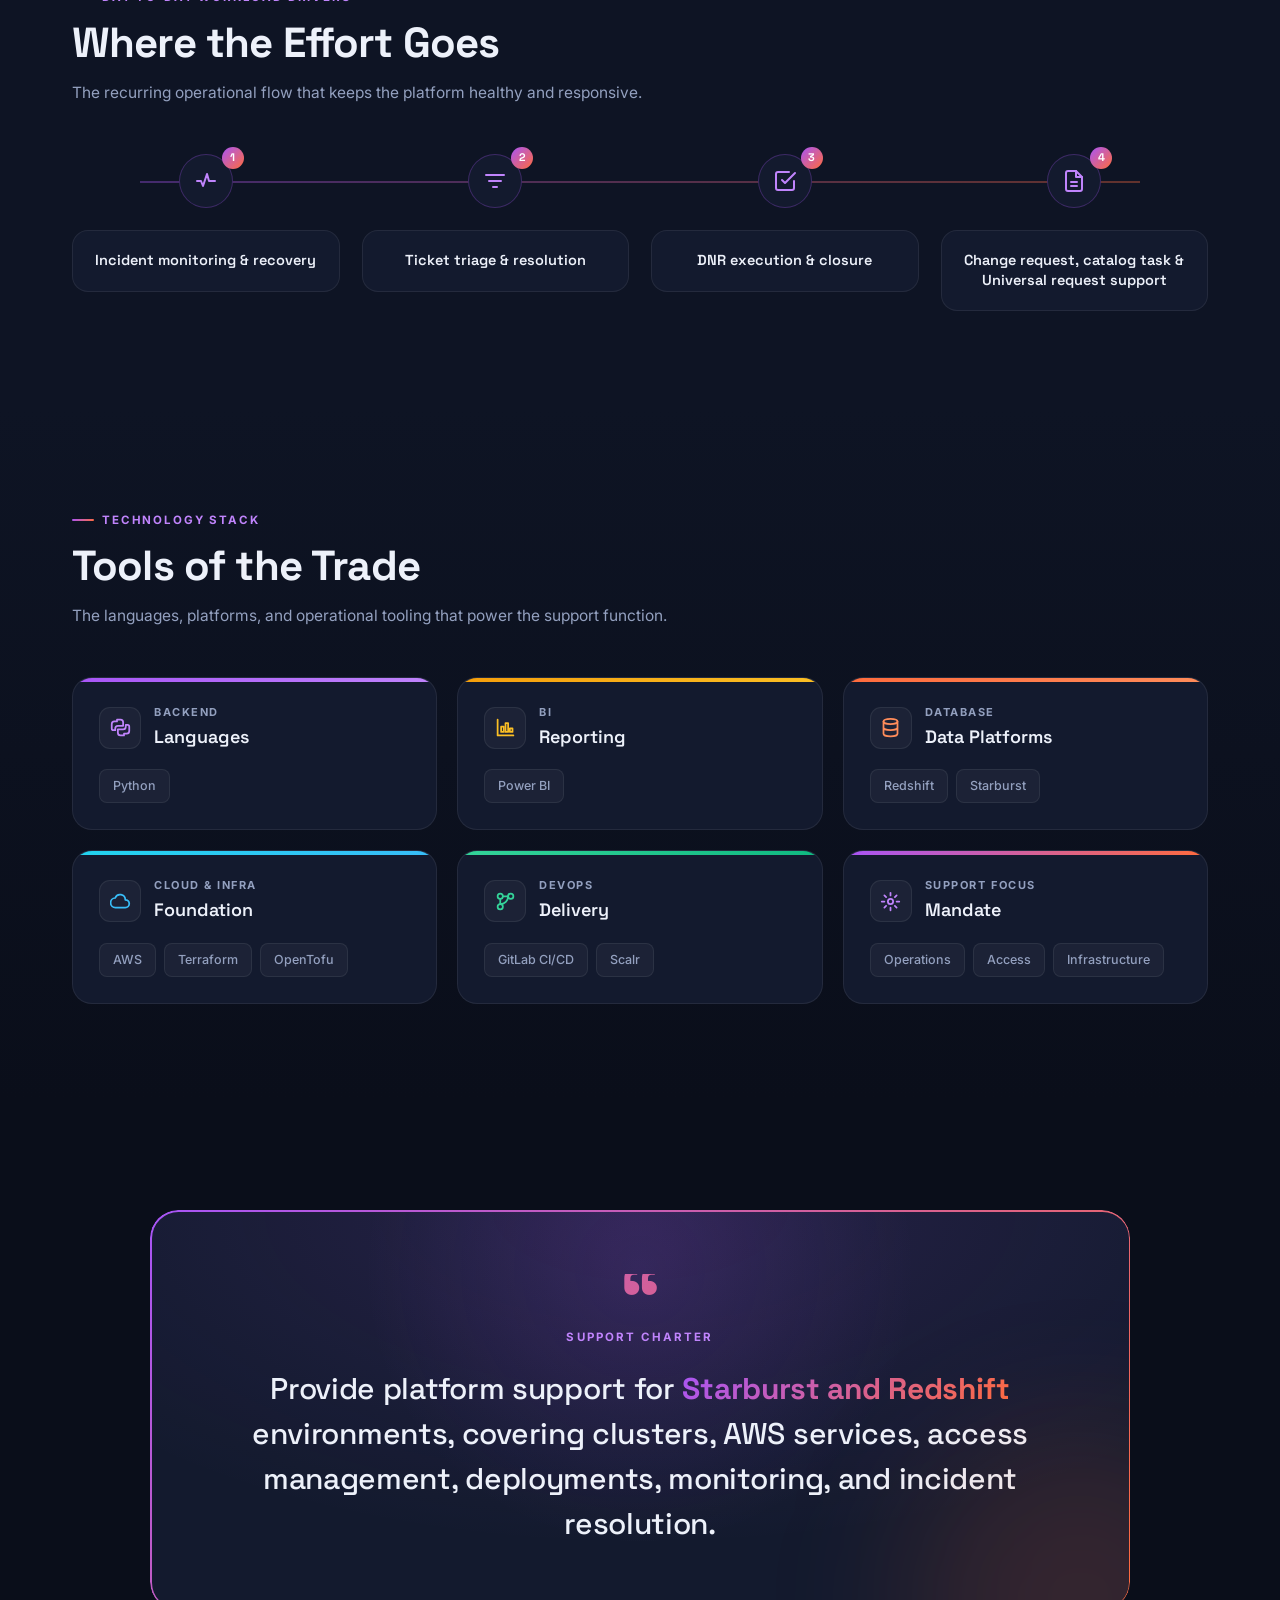
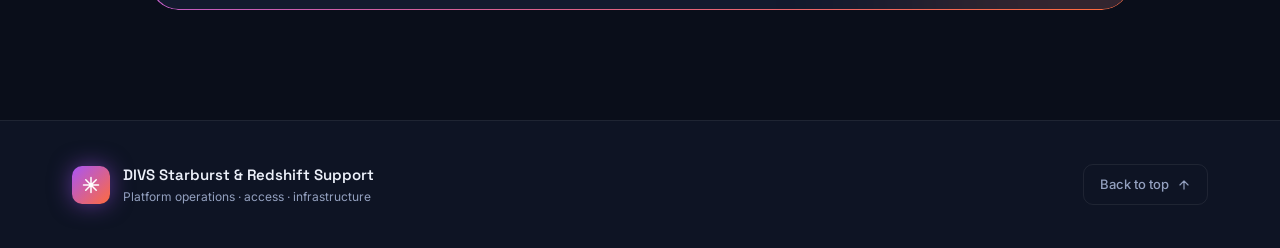
==== commit 662fa478: "Hide header pill, hero eyebrow, and footer meta labels (reversible) Comment out three labels per req" ====
--- a/divs-support/index.html
+++ b/divs-support/index.html
@@ -418,7 +418,9 @@
       <a href="#stack">Stack</a>
       <a href="#charter">Charter</a>
     </nav>
+    <!-- Hidden for now — re-enable by removing these comment markers; edit text inside as needed
     <span class="status-pill"><span class="dot"></span>Platform Support · Live</span>
+    -->
   </div>
 </header>
 
@@ -428,7 +430,9 @@
   <div class="hero-glow"></div>
   <div class="hero-grid"></div>
   <div class="hero-inner">
+    <!-- Hidden for now — re-enable by removing these comment markers; edit text inside as needed
     <span class="eyebrow"><span class="dot"></span>Platform Operations · Executive Overview</span>
+    -->
     <h1>
       <span class="kick">DIVS</span>
       <span class="grad-star">Starburst</span> <span class="amp">&amp;</span> <span class="grad-red">Redshift</span> Support
@@ -662,7 +666,9 @@
       </span>
       <div class="foot-title">DIVS Starburst &amp; Redshift Support<small>Platform operations · access · infrastructure</small></div>
     </div>
+    <!-- Hidden for now — re-enable by removing these comment markers; edit text inside as needed
     <div class="foot-meta">Executive Overview</div>
+    -->
     <a href="#top" class="to-top">Back to top <svg viewBox="0 0 24 24" width="14" height="14" fill="none" stroke="currentColor" stroke-width="2" stroke-linecap="round" stroke-linejoin="round"><path d="M12 19V5M5 12l7-7 7 7"/></svg></a>
   </div>
 </footer>
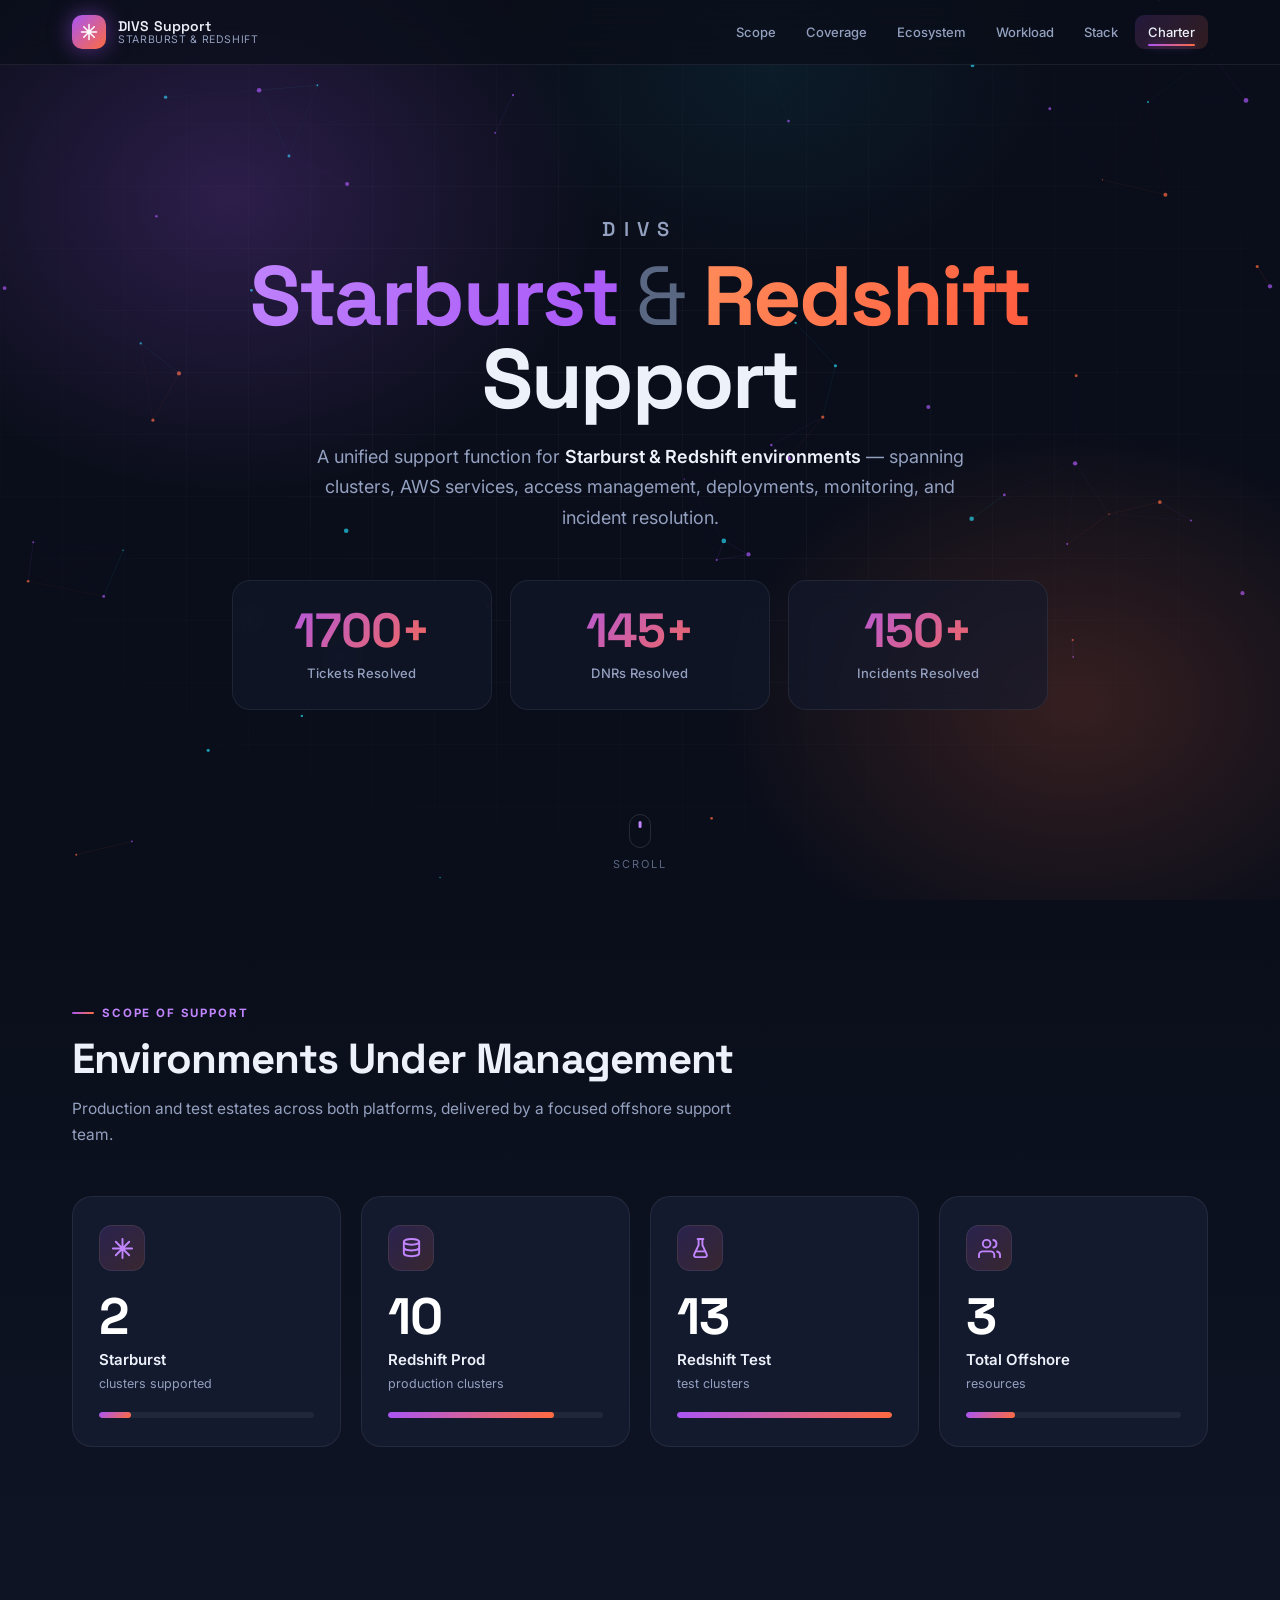
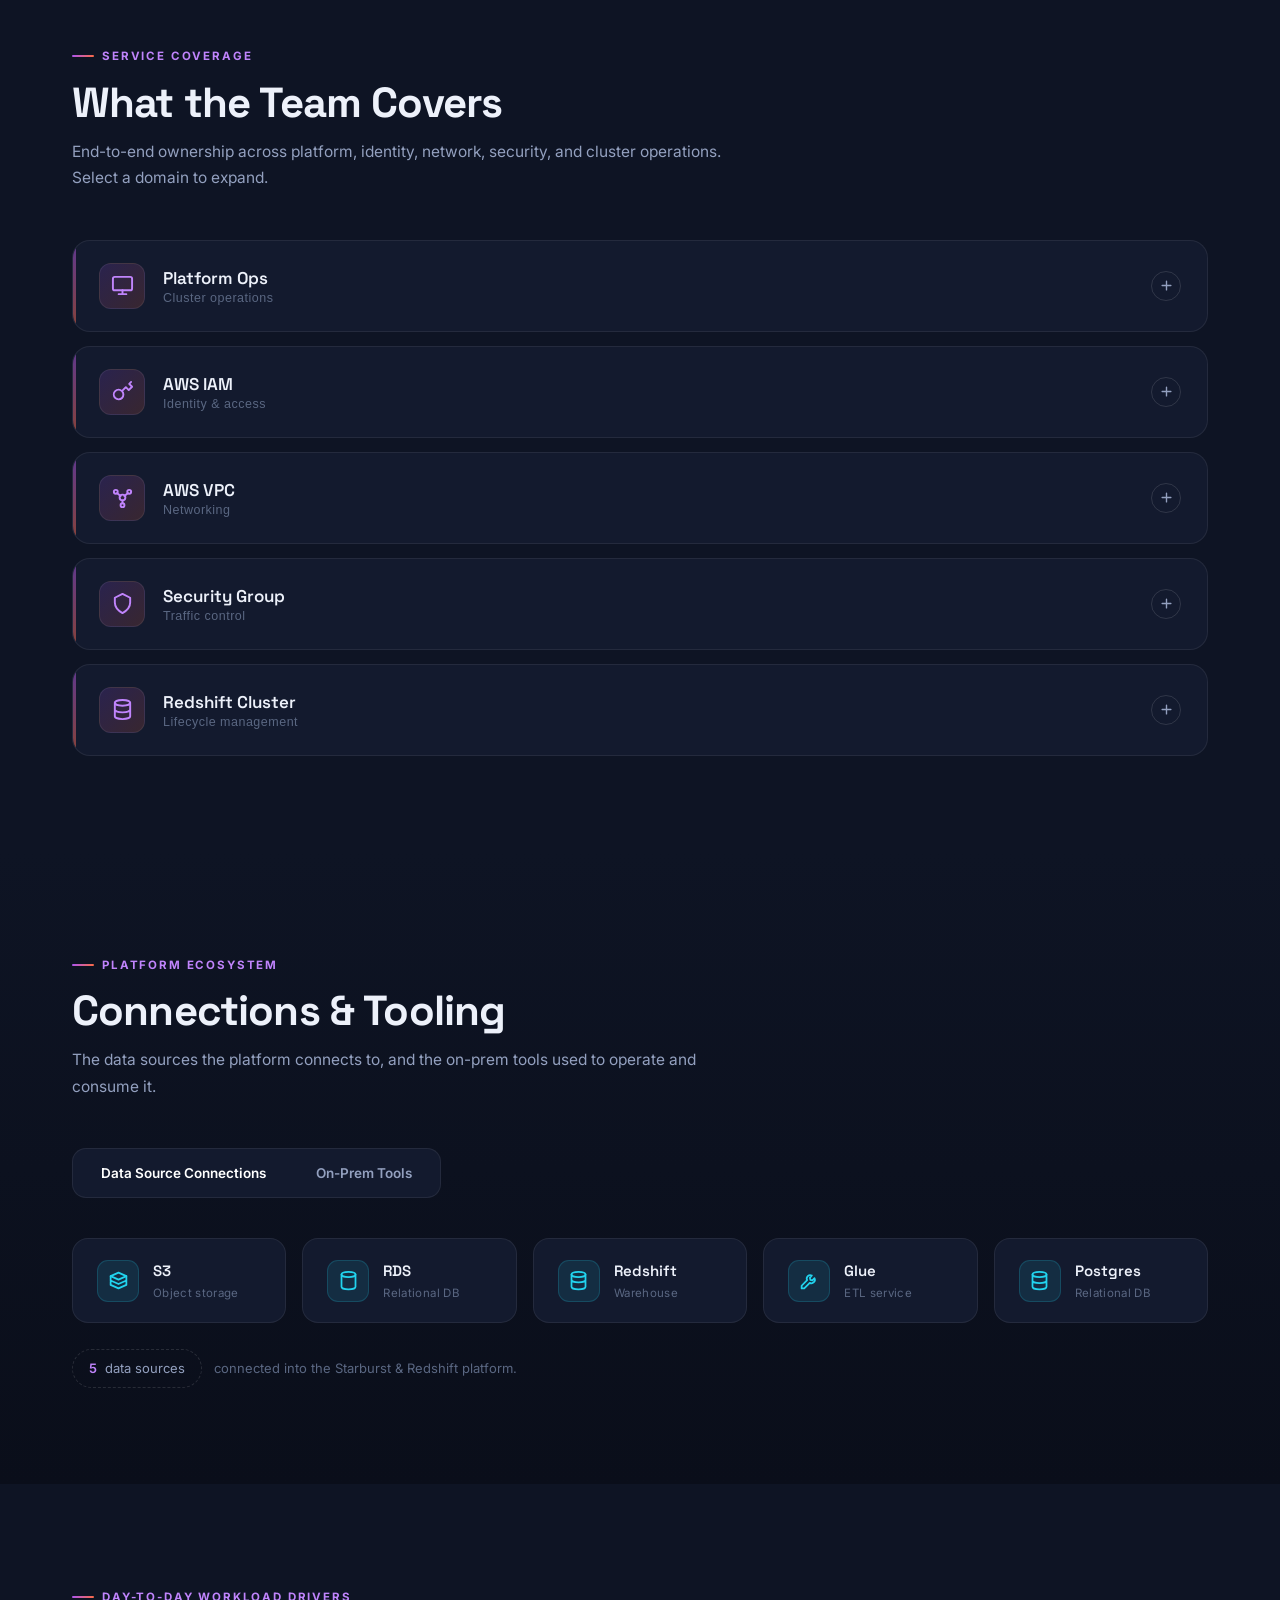
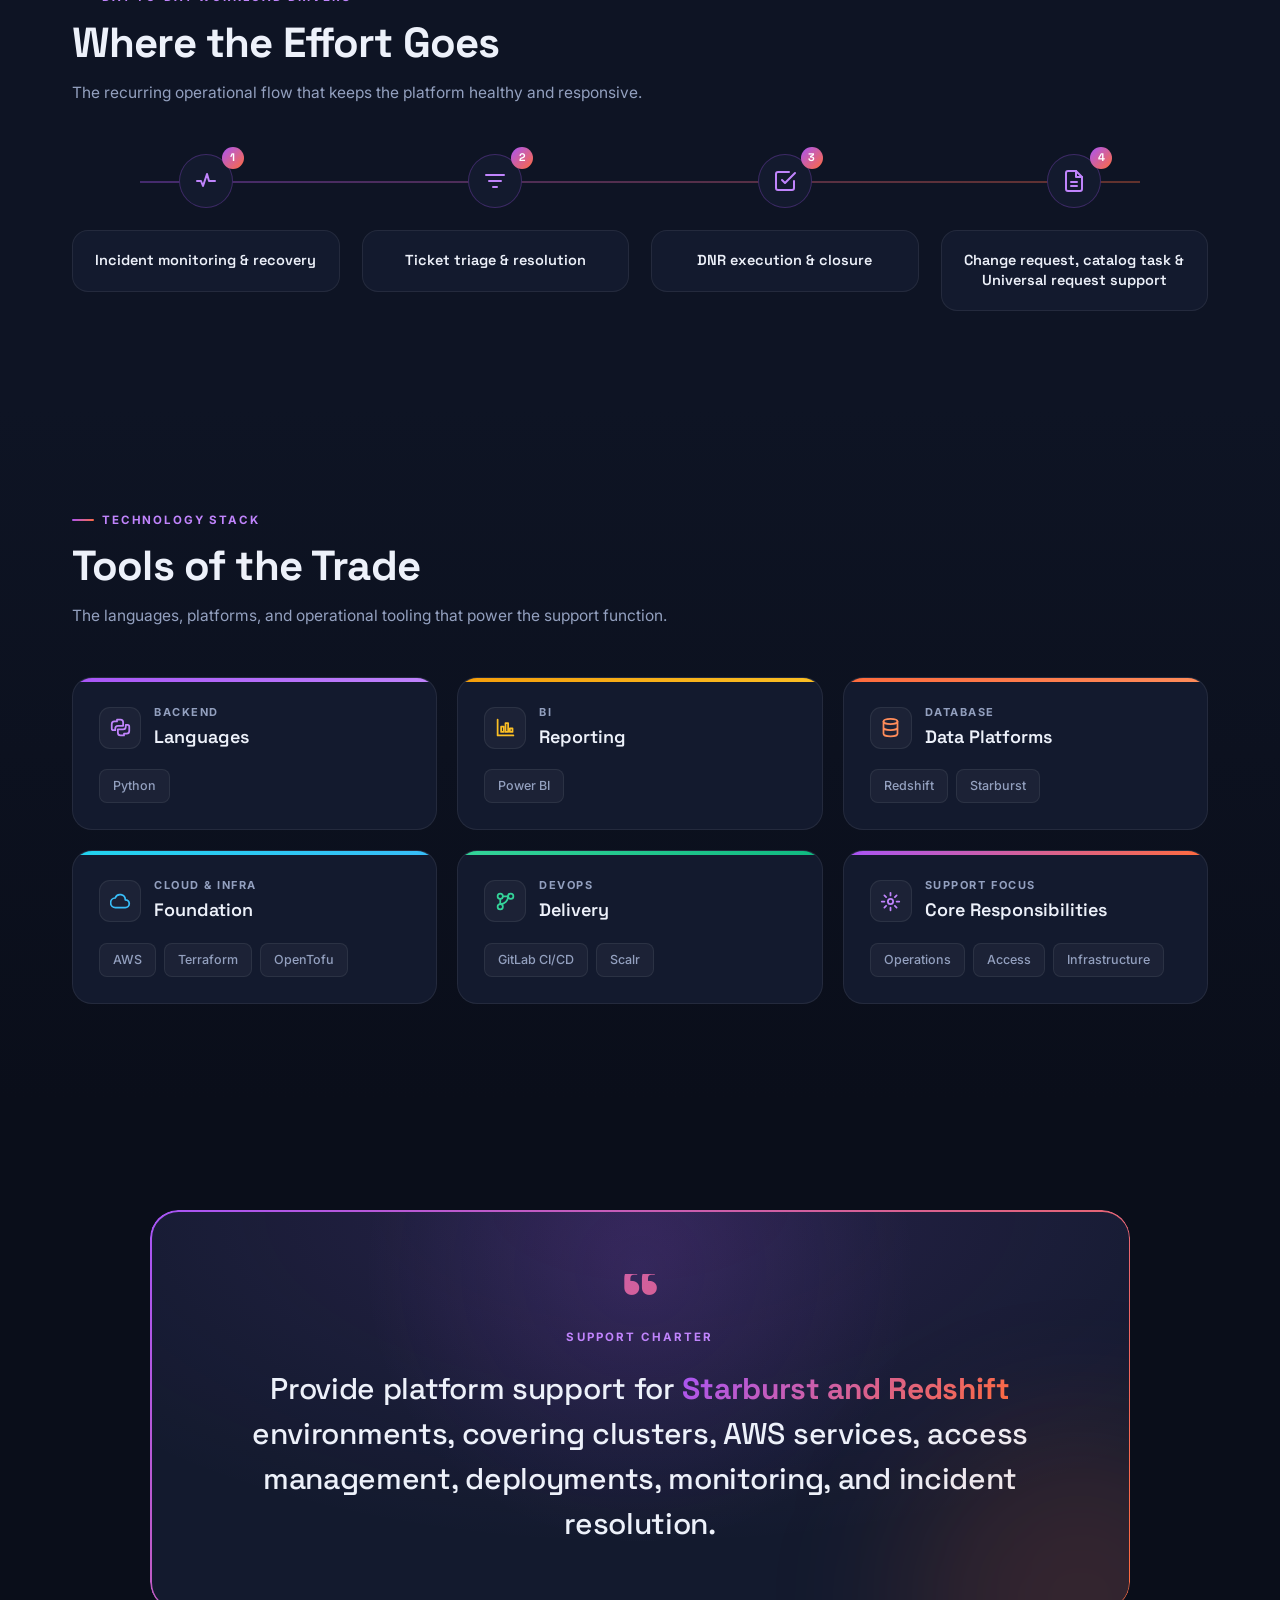
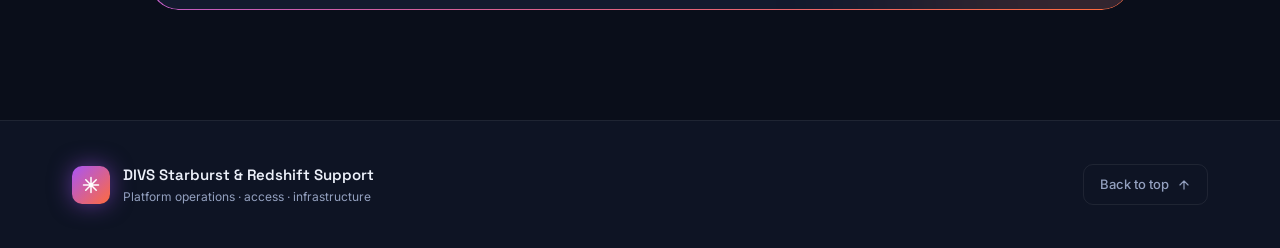
==== commit 0c32e9c0: "Rename "Mandate" to "Core Responsibilities" in tech stack card Update the Technology Stack "Support " ====
--- a/divs-support/index.html
+++ b/divs-support/index.html
@@ -639,7 +639,7 @@
         <div class="chips"><span class="chip">GitLab CI/CD</span><span class="chip">Scalr</span></div>
       </div>
       <div class="tcard reveal" style="--cap:linear-gradient(90deg,#A855F7,#FF6B3D);--cicon:#C084FC">
-        <div class="tcard-head"><span class="tcard-ico"><svg viewBox="0 0 24 24" fill="none" stroke="currentColor" stroke-width="2" stroke-linecap="round" stroke-linejoin="round"><circle cx="12" cy="12" r="3"/><path d="M12 2v3M12 19v3M2 12h3M19 12h3M5 5l2 2M17 17l2 2M19 5l-2 2M7 17l-2 2"/></svg></span><span><span class="tcard-cat">Support Focus</span><span class="tcard-h">Mandate</span></span></div>
+        <div class="tcard-head"><span class="tcard-ico"><svg viewBox="0 0 24 24" fill="none" stroke="currentColor" stroke-width="2" stroke-linecap="round" stroke-linejoin="round"><circle cx="12" cy="12" r="3"/><path d="M12 2v3M12 19v3M2 12h3M19 12h3M5 5l2 2M17 17l2 2M19 5l-2 2M7 17l-2 2"/></svg></span><span><span class="tcard-cat">Support Focus</span><span class="tcard-h">Core Responsibilities</span></span></div>
         <div class="chips"><span class="chip">Operations</span><span class="chip">Access</span><span class="chip">Infrastructure</span></div>
       </div>
     </div>
